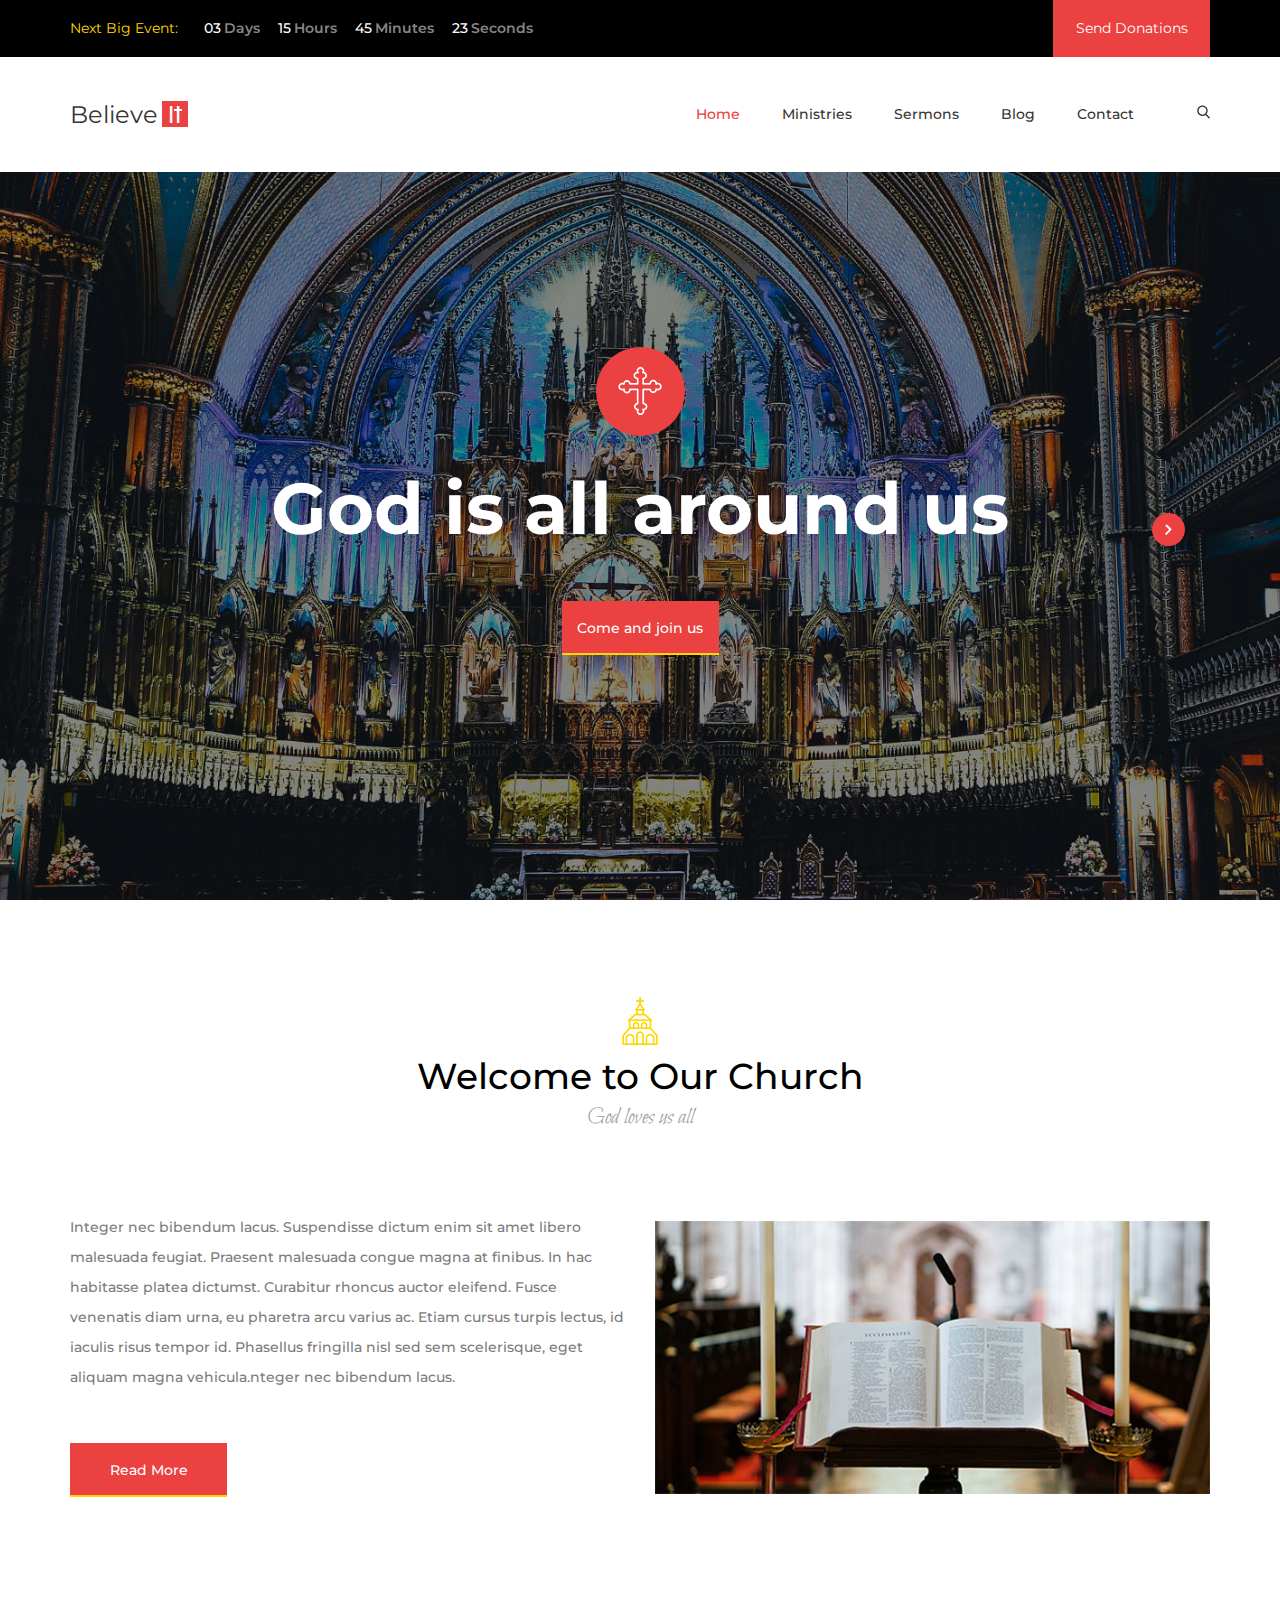
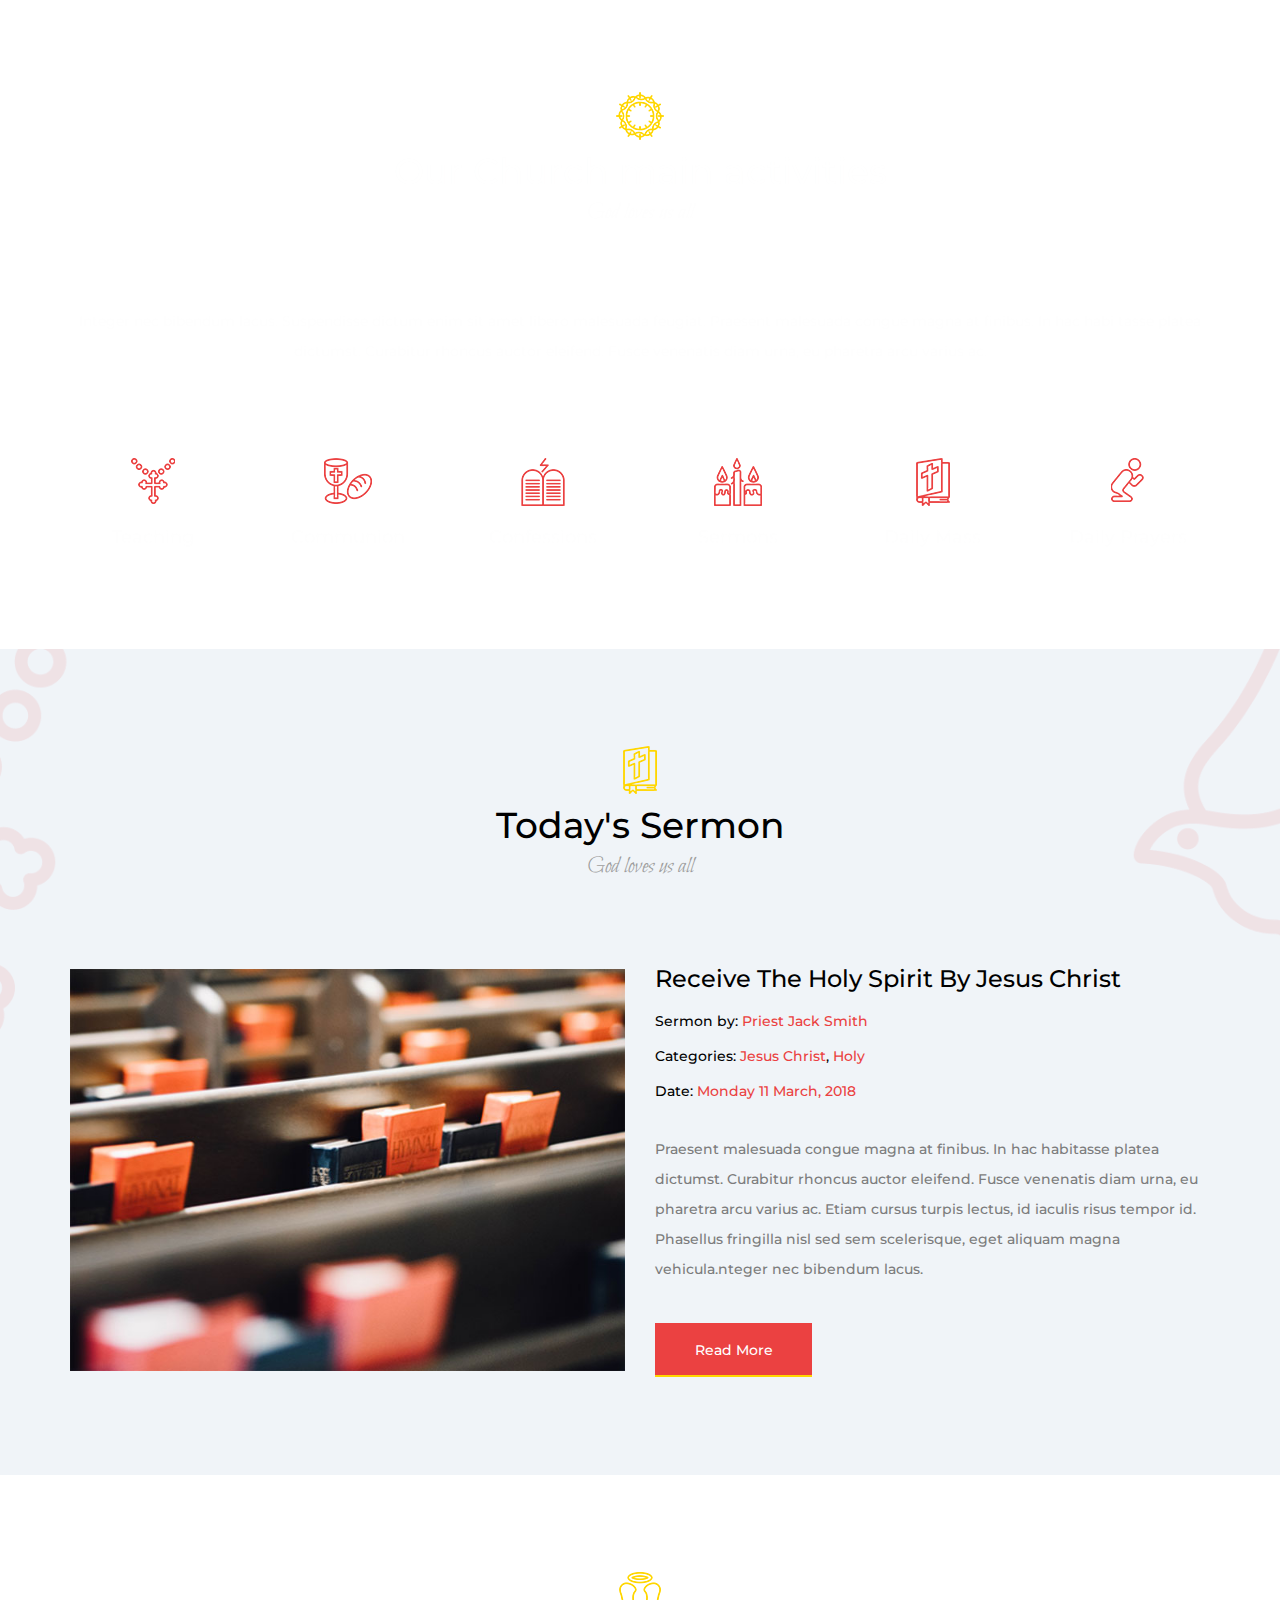
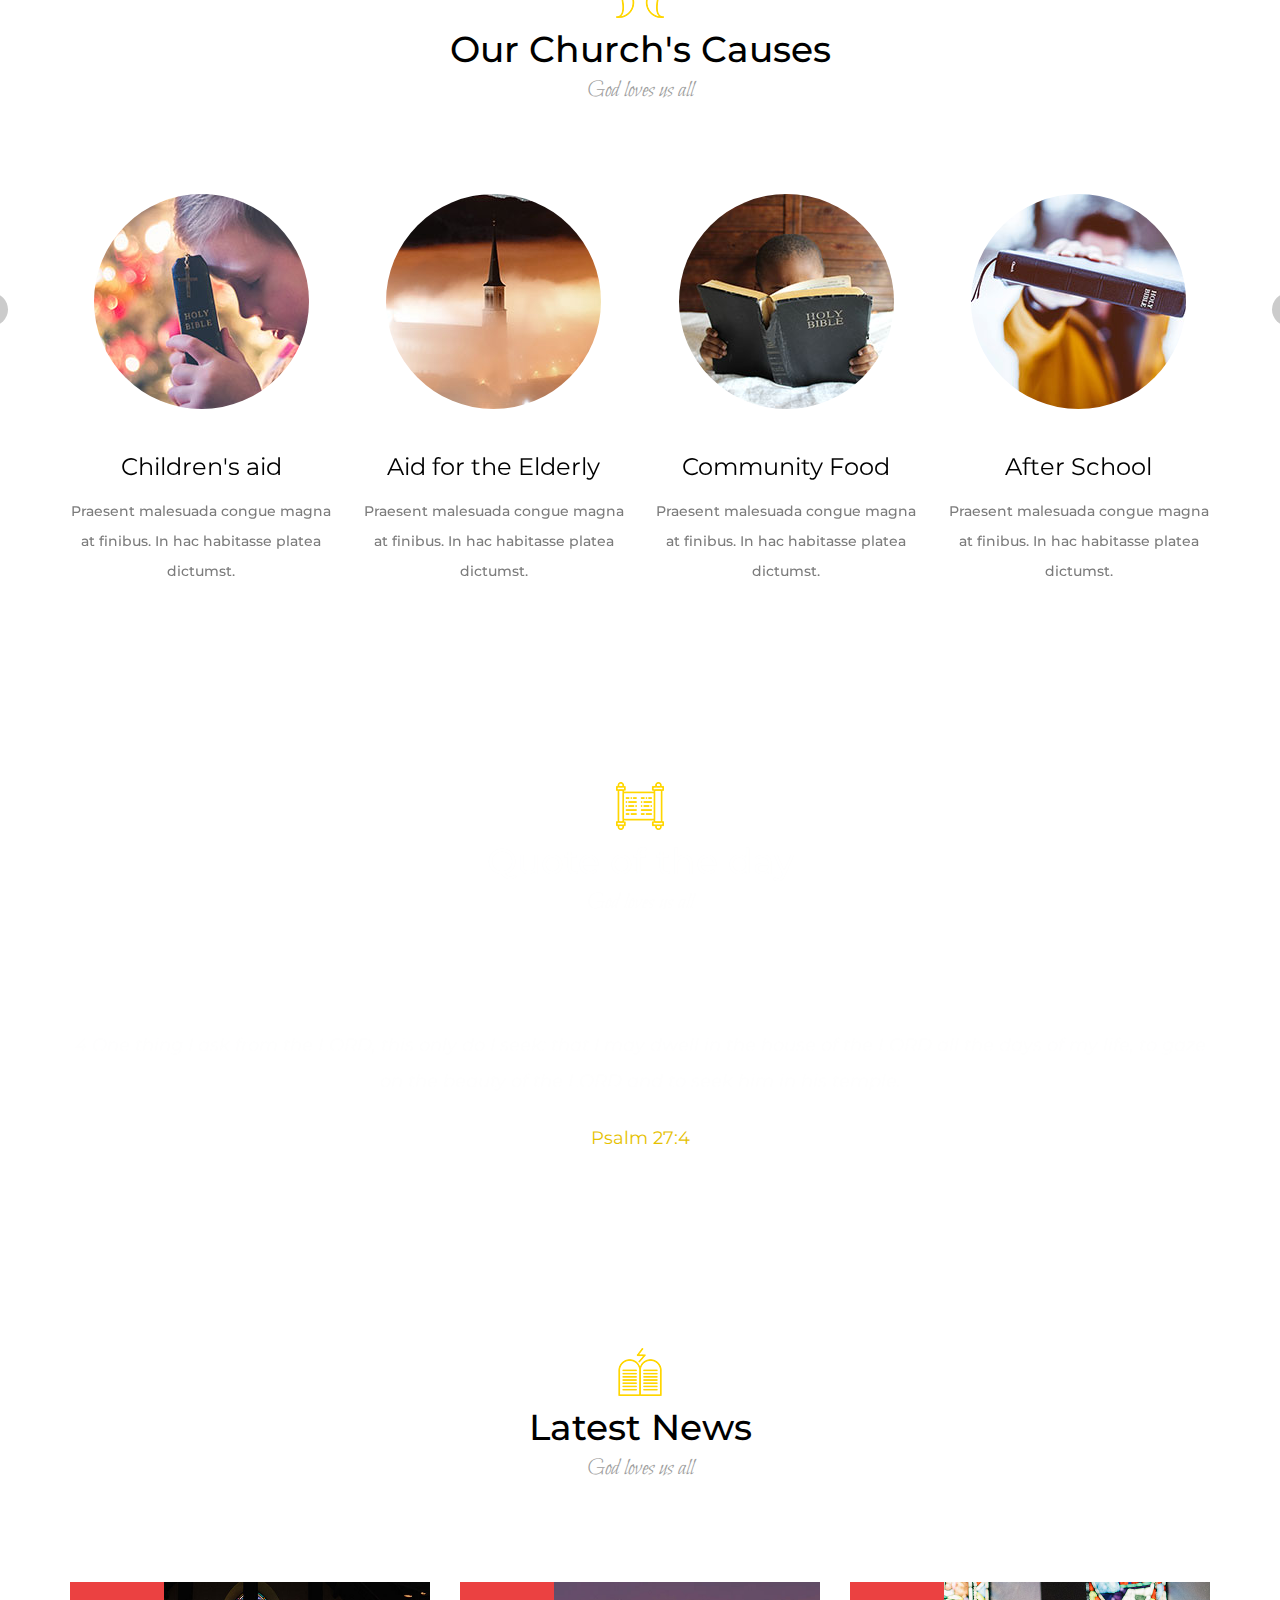
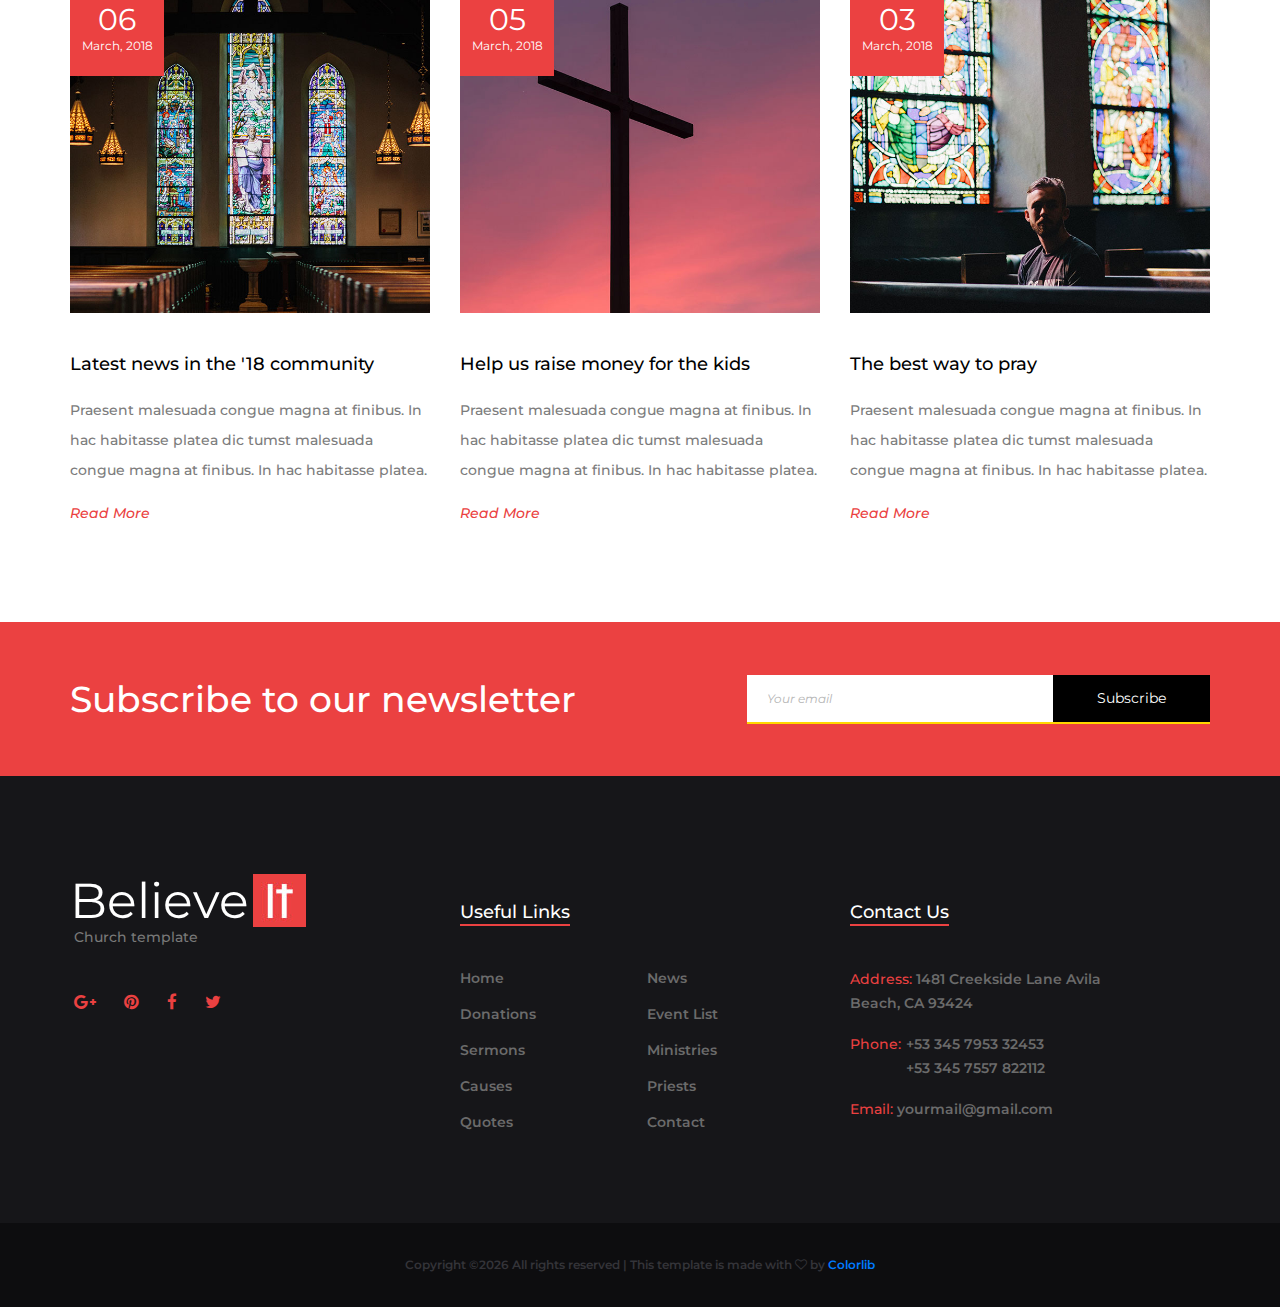
==== index.html @ f4c8fb1a "first commit" ====
<!DOCTYPE html>
<html lang="en">
<head>
<title>Church</title>
<meta charset="utf-8">
<meta http-equiv="X-UA-Compatible" content="IE=edge">
<meta name="description" content="Demo project">
<meta name="viewport" content="width=device-width, initial-scale=1">
<link rel="stylesheet" type="text/css" href="styles/bootstrap4/bootstrap.min.css">
<link href="plugins/font-awesome-4.7.0/css/font-awesome.min.css" rel="stylesheet" type="text/css">
<link rel="stylesheet" type="text/css" href="plugins/OwlCarousel2-2.2.1/owl.carousel.css">
<link rel="stylesheet" type="text/css" href="plugins/OwlCarousel2-2.2.1/owl.theme.default.css">
<link rel="stylesheet" type="text/css" href="plugins/OwlCarousel2-2.2.1/animate.css">
<link rel="stylesheet" type="text/css" href="styles/main_styles.css">
<link rel="stylesheet" type="text/css" href="styles/responsive.css">
</head>
<body>

<div class="super_container">
	
	<!-- Header -->

	<header class="header">
		
		<!-- Top Bar -->

		<div class="top_bar">
			<div class="container">
				<div class="row">
					<div class="col top_bar_content d-flex flex-row align-items-center justify-content-start">
						<div class="event_timer">
							<span>Next Big Event:</span>
							<ul class="timer">
								<li class="d-inline-flex">
									<div id="day" class="timer_num">03</div>
									<div class="timer_unit">Days</div>
								</li>
								<li class="d-inline-flex">
									<div id="hour" class="timer_num">15</div>
									<div class="timer_unit">Hours</div>
								</li>
								<li class="d-inline-flex">
									<div id="minute" class="timer_num">45</div>
									<div class="timer_unit">Minutes</div>
								</li>
								<li class="d-inline-flex">
									<div id="second" class="timer_num">23</div>
									<div class="timer_unit">Seconds</div>
								</li>
							</ul>
						</div>
						<div class="donations_button ml-auto">
							<a href="#">Send Donations</a>
						</div>
					</div>
				</div>
			</div>
		</div>

		<!-- Header Content -->

		<div class="header_container">
			<div class="container">
				<div class="row">
					<div class="col">
						<div class="header_content d-flex flex-row align-items-center justify-content-start">

							<!-- Logo -->
							<div class="logo_container">
								<div class="logo">
									<a href="#">
										<span>Believe</span>
										<img src="images/logo.jpg" alt="">
									</a>
								</div>
							</div>

							<!-- Navigation and Search -->
							<div class="header_nav_container ml-auto">
								<nav class="main_nav">
									<ul>
										<li class="active"><a href="#">Home</a></li>
										<li><a href="">Ministries</a></li>
										<li><a href="">Sermons</a></li>
										<li><a href="">Blog</a></li>
										<li><a href="">Contact</a></li>
									</ul>
								</nav>
								<div class="search">
									<svg xmlns="http://www.w3.org/2000/svg" xmlns:xlink="http://www.w3.org/1999/xlink" version="1.1" id="Capa_1" x="0px" y="0px" viewBox="0 0 56.966 56.966" style="enable-background:new 0 0 56.966 56.966;" xml:space="preserve" width="13px" height="14px">
										<path class="search_path" d="M55.146,51.887L41.588,37.786c3.486-4.144,5.396-9.358,5.396-14.786c0-12.682-10.318-23-23-23s-23,10.318-23,23  s10.318,23,23,23c4.761,0,9.298-1.436,13.177-4.162l13.661,14.208c0.571,0.593,1.339,0.92,2.162,0.92  c0.779,0,1.518-0.297,2.079-0.837C56.255,54.982,56.293,53.08,55.146,51.887z M23.984,6c9.374,0,17,7.626,17,17s-7.626,17-17,17  s-17-7.626-17-17S14.61,6,23.984,6z" fill="#353535"/>
									</svg>
								</div>
							</div>

							<!-- Hamburger -->

							<div class="hamburger ml-auto">
								<i class="fa fa-bars" aria-hidden="true"></i>
							</div>

						</div>
					</div>
				</div>
			</div>

			<div class="header_search_container">
				<div class="container">
					<div class="row">
						<div class="col">
							<div class="header_search_content d-flex flex-row align-items-center justify-content-end">
								<form action="#" class="header_search_form">
									<input type="search" class="search_input" placeholder="Search" required="required">
									<button class="header_search_button d-flex flex-column align-items-center justify-content-center">
										<svg xmlns="http://www.w3.org/2000/svg" xmlns:xlink="http://www.w3.org/1999/xlink" version="1.1" id="Capa_2" x="0px" y="0px" viewBox="0 0 56.966 56.966" style="enable-background:new 0 0 56.966 56.966;" xml:space="preserve" width="20px" height="20px">
											<path class="search_path" d="M55.146,51.887L41.588,37.786c3.486-4.144,5.396-9.358,5.396-14.786c0-12.682-10.318-23-23-23s-23,10.318-23,23  s10.318,23,23,23c4.761,0,9.298-1.436,13.177-4.162l13.661,14.208c0.571,0.593,1.339,0.92,2.162,0.92  c0.779,0,1.518-0.297,2.079-0.837C56.255,54.982,56.293,53.08,55.146,51.887z M23.984,6c9.374,0,17,7.626,17,17s-7.626,17-17,17  s-17-7.626-17-17S14.61,6,23.984,6z" fill="#353535"/>
										</svg>
									</button>
								</form>
							</div>
						</div>
					</div>
				</div>			
			</div>
		</div>

	</header>

	<!-- Menu -->

	<div class="menu d-flex flex-column align-items-center justify-content-center">
		<div class="menu_content">
			<div class="cross_1 d-flex flex-column align-items-center justify-content-center"><img src="images/cross_1.png" alt=""></div>
			<form action="#" class="menu_search_form">
				<input type="search" class="menu_search_input" placeholder="Search" required="required">
				<button class="menu_search_button d-flex flex-column align-items-center justify-content-center">
				<svg xmlns="http://www.w3.org/2000/svg" xmlns:xlink="http://www.w3.org/1999/xlink" version="1.1" id="Capa_3" x="0px" y="0px" viewBox="0 0 56.966 56.966" style="enable-background:new 0 0 56.966 56.966;" xml:space="preserve" width="20px" height="20px">
					<path class="search_path" d="M55.146,51.887L41.588,37.786c3.486-4.144,5.396-9.358,5.396-14.786c0-12.682-10.318-23-23-23s-23,10.318-23,23  s10.318,23,23,23c4.761,0,9.298-1.436,13.177-4.162l13.661,14.208c0.571,0.593,1.339,0.92,2.162,0.92  c0.779,0,1.518-0.297,2.079-0.837C56.255,54.982,56.293,53.08,55.146,51.887z M23.984,6c9.374,0,17,7.626,17,17s-7.626,17-17,17  s-17-7.626-17-17S14.61,6,23.984,6z" fill="#353535"/>
				</svg>
			</button>
			</form>
			<nav class="menu_nav">
				<ul>
					<li class="active"><a href="#">Home</a></li>
					<li><a href="ministries.html">Ministries</a></li>
					<li><a href="sermons.html">Sermons</a></li>
					<li><a href="blog.html">Blog</a></li>
					<li><a href="contact.html">Contact</a></li>
				</ul>
			</nav>
		</div>
		<div class="menu_close"><i class="fa fa-times" aria-hidden="true"></i></div>
	</div>

	<!-- Home -->

	<div class="home">
		
		<!-- Home Slider -->

		<div class="home_slider_container">
			<div class="owl-carousel owl-theme home_slider">

				<!-- Home Slider Item -->
				<div class="owl-item">
					<div class="home_slider_background" style="background-image:url(images/home_slider_background.jpg)"></div>
					<div class="home_slider_content text-center">
						<div class="cross_1 d-flex flex-column align-items-center justify-content-center"><img src="images/cross_1.png" alt=""></div>
						<h1>God is all around us</h1>
						<div class="button home_slider_button"><a href="#">Come and join us</a></div>
					</div>
				</div>

				<!-- Home Slider Item -->
				<div class="owl-item">
					<div class="home_slider_background" style="background-image:url(images/home_slider_background.jpg)"></div>
					<div class="home_slider_content text-center">
						<div class="cross_1 d-flex flex-column align-items-center justify-content-center"><img src="images/cross_1.png" alt=""></div>
						<h1>God is all around us</h1>
						<div class="button home_slider_button"><a href="#">Come and join us</a></div>
					</div>
				</div>

				<!-- Home Slider Item -->
				<div class="owl-item">
					<div class="home_slider_background" style="background-image:url(images/home_slider_background.jpg)"></div>
					<div class="home_slider_content text-center">
						<div class="cross_1 d-flex flex-column align-items-center justify-content-center"><img src="images/cross_1.png" alt=""></div>
						<h1>God is all around us</h1>
						<div class="button home_slider_button"><a href="#">Come and join us</a></div>
					</div>
				</div>

			</div>

			<div class="home_slider_nav d-flex flex-column align-items-center justify-content-center"><img src="images/arrow_r.png" alt=""></div>
		</div>
	</div>

	<!-- Intro -->

	<div class="intro">
		<div class="container">
			<div class="row">
				<div class="col">
					<div class="section_title_container">
						<div class="section_image"><img src="images/church_1.png" alt=""></div>
						<div class="section_title"><h2>Welcome to Our Church</h2></div>
						<div class="section_subtitle">God loves us all</div>
					</div>
				</div>
			</div>
			<div class="row intro_content">

				<!-- Intro Text -->
				<div class="col-lg-6">
					<div class="intro_text">
						<p>Integer nec bibendum lacus. Suspendisse dictum enim sit amet libero malesuada feugiat. Praesent malesuada congue magna at finibus. In hac habitasse platea dictumst. Curabitur rhoncus auctor eleifend. Fusce venenatis diam urna, eu pharetra arcu varius ac. Etiam cursus turpis lectus, id iaculis risus tempor id. Phasellus fringilla nisl sed sem scelerisque, eget aliquam magna vehicula.nteger nec bibendum lacus.</p>
						<div class="button intro_button"><a href="#">Read More</a></div>
					</div>
				</div>

				<!-- Intro Image -->

				<div class="col-lg-6">
					<div class="intro_image"><img src="images/intro.jpg" alt=""></div>
				</div>
			</div>
		</div>
	</div>

	<!-- Services -->

	<div class="services">
		<div class="services_background parallax-window" data-parallax="scroll" data-image-src="images/services.jpg" data-speed="0.8"></div>
		<div class="container">
			<div class="row">
				<div class="col">
					<div class="section_title_container">
						<div class="section_image"><img src="images/church_2.png" alt=""></div>
						<div class="section_title"><h2>Our Church main activities</h2></div>
						<div class="section_subtitle">God loves us all</div>
					</div>
				</div>
			</div>
			<div class="row">
				<div class="col">
					<div class="services_text text-center"><p>Integer nec bibendum lacus. Suspendisse dictum enim sit amet libero malesuada feugiat. Praesent malesuada congue magna at finibus. In hac habi tasse platea dictumst. Curabitur rhoncus auctor eleifend. Fusce venenatis diam urna, eu pharetra arcu varius ac.</p></div>
				</div>
			</div>
			<div class="row services_row">

				<!-- Services Item -->
				<div class="col-lg-2 col-md-4 col-sm-6">
					<div class="services_item text-center">
						<div class="services_image"><img src="images/services_1.png" alt=""></div>
						<div class="services_title">Teaching</div>
					</div>
				</div>

				<!-- Services Item -->
				<div class="col-lg-2 col-md-4 col-sm-6">
					<div class="services_item text-center">
						<div class="services_image"><img src="images/services_2.png" alt=""></div>
						<div class="services_title">Communion</div>
					</div>
				</div>

				<!-- Services Item -->
				<div class="col-lg-2 col-md-4 col-sm-6">
					<div class="services_item text-center">
						<div class="services_image"><img src="images/services_3.png" alt=""></div>
						<div class="services_title">Confessions</div>
					</div>
				</div>

				<!-- Services Item -->
				<div class="col-lg-2 col-md-4 col-sm-6">
					<div class="services_item text-center">
						<div class="services_image"><img src="images/services_4.png" alt=""></div>
						<div class="services_title">Sermons</div>
					</div>
				</div>

				<!-- Services Item -->
				<div class="col-lg-2 col-md-4 col-sm-6">
					<div class="services_item text-center">
						<div class="services_image"><img src="images/services_5.png" alt=""></div>
						<div class="services_title">Daily Mass</div>
					</div>
				</div>

				<!-- Services Item -->
				<div class="col-lg-2 col-md-4 col-sm-6">
					<div class="services_item text-center">
						<div class="services_image"><img src="images/services_6.png" alt=""></div>
						<div class="services_title">Daily Prayers</div>
					</div>
				</div>

			</div>
		</div>
	</div>

	<!-- Sermon -->

	<div class="sermon">
		<div class="sermon_background" style="background-image:url(images/sermon.png)"></div>
		<div class="container">
			<div class="row">
				<div class="col">
					<div class="section_title_container">
						<div class="section_image"><img src="images/church_3.png" alt=""></div>
						<div class="section_title"><h2>Today's Sermon</h2></div>
						<div class="section_subtitle">God loves us all</div>
					</div>
				</div>
			</div>
			<div class="row sermon_row">

				<!-- Sermon Image -->
				<div class="col-lg-6">
					<div class="sermon_image"><img src="images/sermon_image.jpg" alt=""></div>
				</div>
				
				<!-- Sermon Content -->
				<div class="col-lg-6">
					<div class="sermon_content">
						<div class="sermon_title">Receive The Holy Spirit By Jesus Christ</div>
						<ul class="sermon_list">
							<li>Sermon by: <a href="#">Priest Jack Smith</a></li>
							<li>Categories: <a href="#">Jesus Christ</a>, <a href="#">Holy</a></li>
							<li>Date: <a href="#">Monday 11 March, 2018</a></li>
						</ul>
						<div class="sermon_text">
							<p>Praesent malesuada congue magna at finibus. In hac habitasse platea dictumst. Curabitur rhoncus auctor eleifend. Fusce venenatis diam urna, eu pharetra arcu varius ac. Etiam cursus turpis lectus, id iaculis risus tempor id. Phasellus fringilla nisl sed sem scelerisque, eget aliquam magna vehicula.nteger nec bibendum lacus.</p>
						</div>
						<div class="button sermon_button"><a href="sermons.html">Read More</a></div>
					</div>
				</div>

			</div>
		</div>
	</div>

	<!-- Causes -->

	<div class="causes">
		<div class="container">
			<div class="row">
				<div class="col">
					<div class="section_title_container">
						<div class="section_image"><img src="images/church_4.png" alt=""></div>
						<div class="section_title"><h2>Our Church's Causes</h2></div>
						<div class="section_subtitle">God loves us all</div>
					</div>
				</div>
			</div>
			<div class="row">
				<div class="col">
					<div class="causes_slider_container">

						<!-- Causes Slider -->
						<div class="owl-carousel owl-theme causes_slider">

							<!-- Causes Slider Item -->
							<div class="owl-item text-center causes_item">
								<div class="causes_item_image"><img src="images/causes_1.jpg" alt=""></div>
								<div class="causes_item_title">Children's aid</div>
								<div class="causes_item_text">
									<p>Praesent malesuada congue magna at finibus. In hac habitasse platea dictumst.</p>
								</div>
							</div>

							<!-- Causes Slider Item -->
							<div class="owl-item text-center causes_item">
								<div class="causes_item_image"><img src="images/causes_2.jpg" alt=""></div>
								<div class="causes_item_title">Aid for the Elderly</div>
								<div class="causes_item_text">
									<p>Praesent malesuada congue magna at finibus. In hac habitasse platea dictumst.</p>
								</div>
							</div>

							<!-- Causes Slider Item -->
							<div class="owl-item text-center causes_item">
								<div class="causes_item_image"><img src="images/causes_3.jpg" alt=""></div>
								<div class="causes_item_title">Community Food</div>
								<div class="causes_item_text">
									<p>Praesent malesuada congue magna at finibus. In hac habitasse platea dictumst.</p>
								</div>
							</div>

							<!-- Causes Slider Item -->
							<div class="owl-item text-center causes_item">
								<div class="causes_item_image"><img src="images/causes_4.jpg" alt=""></div>
								<div class="causes_item_title">After School</div>
								<div class="causes_item_text">
									<p>Praesent malesuada congue magna at finibus. In hac habitasse platea dictumst.</p>
								</div>
							</div>

						</div>

						<div class="causes_slider_nav causes_slider_prev trans_200 d-flex flex-column align-items-center justify-content-center"><img src="images/arrow_l.png" alt=""></div>
						<div class="causes_slider_nav causes_slider_next trans_200 d-flex flex-column align-items-center justify-content-center"><img src="images/arrow_r.png" alt=""></div>
					</div>
				</div>
			</div>
		</div>
	</div>

	<!-- Quote -->

	<div class="quote">
		<div class="quote_background parallax-window" data-parallax="scroll" data-image-src="images/quote.jpg" data-speed="0.8"></div>
		<div class="container">
			<div class="row">
				<div class="col">
					<div class="section_title_container">
						<div class="section_image"><img src="images/church_5.png" alt=""></div>
						<div class="section_title"><h2>Quote of the day</h2></div>
						<div class="section_subtitle">God loves us all</div>
					</div>
				</div>
			</div>
			<div class="row quote_row">
				<div class="col text-center">
					<div class="quote_char"><img src="images/quote_char.png" alt=""></div>
					<div class="quote_text">4 One thing I ask from the LORD, this only do I seek: that I may dwell in the house of the LORD all the days of my life, to gaze on the beauty of the LORD and to seek him in his temple.</div>
					<div class="quote_source">Psalm 27:4</div>
				</div>
			</div>
		</div>
	</div>

	<!-- News -->

	<div class="news">
		<div class="container">
			<div class="row">
				<div class="col">
					<div class="section_title_container">
						<div class="section_image"><img src="images/church_6.png" alt=""></div>
						<div class="section_title"><h2>Latest News</h2></div>
						<div class="section_subtitle">God loves us all</div>
					</div>
				</div>
			</div>
			<div class="row news_row">

				<!-- News Item -->
				<div class="col-lg-4 news_col">
					<div class="news_item">
						<div class="news_image">
							<img src="images/news_1.jpg" alt="">
							<div class="news_date d-flex flex-column align-items-center justify-content-center">
								<div class="news_day">06</div>
								<div class="news_month">March, 2018</div>
							</div>
						</div>
						<div class="news_content">
							<div class="news_title">Latest news in the '18 community</div>
							<div class="news_text">
								<p>Praesent malesuada congue magna at finibus. In hac habitasse platea dic tumst malesuada congue magna at finibus. In hac habitasse platea.</p>
							</div>
							<div class="news_link"><a href="blog.html">Read More</a></div>
						</div>
					</div>
				</div>

				<!-- News Item -->
				<div class="col-lg-4 news_col">
					<div class="news_item">
						<div class="news_image">
							<img src="images/news_2.jpg" alt="">
							<div class="news_date d-flex flex-column align-items-center justify-content-center">
								<div class="news_day">05</div>
								<div class="news_month">March, 2018</div>
							</div>
						</div>
						<div class="news_content">
							<div class="news_title">Help us raise money for the kids</div>
							<div class="news_text">
								<p>Praesent malesuada congue magna at finibus. In hac habitasse platea dic tumst malesuada congue magna at finibus. In hac habitasse platea.</p>
							</div>
							<div class="news_link"><a href="blog.html">Read More</a></div>
						</div>
					</div>
				</div>

				<!-- News Item -->
				<div class="col-lg-4 news_col">
					<div class="news_item">
						<div class="news_image">
							<img src="images/news_3.jpg" alt="">
							<div class="news_date d-flex flex-column align-items-center justify-content-center">
								<div class="news_day">03</div>
								<div class="news_month">March, 2018</div>
							</div>
						</div>
						<div class="news_content">
							<div class="news_title">The best way to pray</div>
							<div class="news_text">
								<p>Praesent malesuada congue magna at finibus. In hac habitasse platea dic tumst malesuada congue magna at finibus. In hac habitasse platea.</p>
							</div>
							<div class="news_link"><a href="blog.html">Read More</a></div>
						</div>
					</div>
				</div>

			</div>
		</div>
	</div>

	<!-- Newsletter -->

	<div class="newsletter">
		<div class="container">
			<div class="row">
				<div class="col">
					<div class="newsletter_content d-flex flex-lg-row flex-column align-items-center justify-content-start">
						<div class="newsletter_title">Subscribe to our newsletter</div>
						<div class="newsletter_form_container ml-lg-auto">
							<form action="#" id="newsletter_form" class="newsletter_form">
								<input type="email" class="newsletter_input" placeholder="Your email" required="required">
								<button id="newsletter_button" class="newsletter_button">Subscribe</button>
							</form>
						</div>
					</div>
				</div>
			</div>
		</div>
	</div>

	<!-- Footer -->

	<footer class="footer">
		<div class="container">
			<div class="row">

				<!-- Footer Column -->
				<div class="col-lg-4 footer_col">

					<!-- Logo -->
					<div class="logo_container">
						<div class="logo">
							<a href="#">
								<span>Believe</span>
								<img src="images/logo_large.jpg" alt="">
							</a>
						</div>
						<div class="logo_subtitle">Church template</div>
					</div>
					<div class="footer_social">
						<ul>
							<li><a href="#"><i class="fa fa-google-plus" aria-hidden="true"></i></a></li>
							<li><a href="#"><i class="fa fa-pinterest" aria-hidden="true"></i></a></li>
							<li><a href="#"><i class="fa fa-facebook" aria-hidden="true"></i></a></li>
							<li><a href="#"><i class="fa fa-twitter" aria-hidden="true"></i></a></li>
						</ul>
					</div>
				</div>

				<!-- Footer Column -->
				<div class="col-lg-4 footer_col">
					<div class="footer_links">
						<div class="footer_title">Useful Links</div>
						<ul>
							<li><a href="index.html">Home</a></li>
							<li><a href="#">Donations</a></li>
							<li><a href="sermons.html">Sermons</a></li>
							<li><a href="#">Causes</a></li>
							<li><a href="#">Quotes</a></li>
							<li><a href="blog.html">News</a></li>
							<li><a href="#">Event List</a></li>
							<li><a href="ministries.html">Ministries</a></li>
							<li><a href="#">Priests</a></li>
							<li><a href="contact.html">Contact</a></li>
						</ul>
					</div>
				</div>

				<!-- Footer Column -->
				<div class="col-lg-3 footer_col">
					<div class="footer_contact">
						<div class="footer_title">Contact Us</div>
						<ul>
							<li><span>Address: </span>1481 Creekside Lane Avila Beach, CA 93424</li>
							<li class="footer_contact_phone">
								<span>Phone: </span>
								<div>
									<div> +53 345 7953 32453</div>
									<div> +53 345 7557 822112</div>
								</div>
							</li>
							<li><span>Email: </span>yourmail@gmail.com</li>
						</ul>
					</div>
				</div>

			</div>
		</div>

		<!-- Copyright -->
		<div class="copyright text-center"><!-- Link back to Colorlib can't be removed. Template is licensed under CC BY 3.0. -->
Copyright &copy;<script>document.write(new Date().getFullYear());</script> All rights reserved | This template is made with <i class="fa fa-heart-o" aria-hidden="true"></i> by <a href="https://colorlib.com" target="_blank">Colorlib</a>
<!-- Link back to Colorlib can't be removed. Template is licensed under CC BY 3.0. -->
</div>

	</footer>

</div>

<script src="js/jquery-3.2.1.min.js"></script>
<script src="styles/bootstrap4/popper.js"></script>
<script src="styles/bootstrap4/bootstrap.min.js"></script>
<script src="plugins/OwlCarousel2-2.2.1/owl.carousel.js"></script>
<script src="plugins/easing/easing.js"></script>
<script src="plugins/parallax-js-master/parallax.min.js"></script>
<script src="js/custom.js"></script>
</body>
</html>
---- styles/main_styles.css ----
@charset "utf-8";
/* CSS Document */

/******************************

[Table of Contents]

1. Fonts
2. Body and some general stuff
3. Header
	3.1 Top Bar
	3.2 Header Content
	3.3 Logo
	3.4 Main Navigation
	3.5 Search
	3.6 Hamburger
4. Menu
5. Home
	5.1 Home Slider
6. Intro
7. Services
8. Sermon
9. Causes
10. Quote
11. News
12. Newsletter
13. Footer


******************************/

/***********
1. Fonts
***********/

@import url('https://fonts.googleapis.com/css?family=Bilbo|Montserrat:300,400,500,600,700,800,900');

/*********************************
2. Body and some general stuff
*********************************/

*
{
	margin: 0;
	padding: 0;
	-webkit-font-smoothing: antialiased;
	-webkit-text-shadow: rgba(0,0,0,.01) 0 0 1px;
	text-shadow: rgba(0,0,0,.01) 0 0 1px;
}
body
{
	font-family: 'Montserrat', sans-serif;
	font-size: 14px;
	font-weight: 400;
	background: #FFFFFF;
	color: #7c7c7c;
}
div
{
	display: block;
	position: relative;
	-webkit-box-sizing: border-box;
    -moz-box-sizing: border-box;
    box-sizing: border-box;
}
ul
{
	list-style: none;
	margin-bottom: 0px;
}
p
{
	font-family: 'Montserrat', sans-serif;
	font-size: 14px;
	line-height: 2.14;
	font-weight: 500;
	color: #7c7c7c;
	-webkit-font-smoothing: antialiased;
	-webkit-text-shadow: rgba(0,0,0,.01) 0 0 1px;
	text-shadow: rgba(0,0,0,.01) 0 0 1px;
}
p:last-of-type
{
	margin-bottom: 0;
}
p a
{
	display: inline;
	position: relative;
	color: inherit;
	border-bottom: solid 1px #ffa07f;
	-webkit-transition: all 200ms ease;
	-moz-transition: all 200ms ease;
	-ms-transition: all 200ms ease;
	-o-transition: all 200ms ease;
	transition: all 200ms ease;
}
a, a:hover, a:visited, a:active, a:link
{
	text-decoration: none;
	-webkit-font-smoothing: antialiased;
	-webkit-text-shadow: rgba(0,0,0,.01) 0 0 1px;
	text-shadow: rgba(0,0,0,.01) 0 0 1px;
}
p a:active
{
	position: relative;
	color: #FF6347;
}
p a:hover
{
	color: #FFFFFF;
	background: #ffa07f;
}
p a:hover::after
{
	opacity: 0.2;
}
::selection
{
	background: rgba(235,65,65,0.15);
	color: #eb4141;
}
p::selection
{
	
}
h1{font-size: 48px;}
h2{font-size: 36px;}
h3{font-size: 24px;}
h4{font-size: 18px;}
h5{font-size: 14px;}
h1, h2, h3, h4, h5, h6
{
	font-family: 'Montserrat', sans-serif;
	-webkit-font-smoothing: antialiased;
	-webkit-text-shadow: rgba(0,0,0,.01) 0 0 1px;
	text-shadow: rgba(0,0,0,.01) 0 0 1px;
}
h1::selection, 
h2::selection, 
h3::selection, 
h4::selection, 
h5::selection, 
h6::selection
{
	
}
.form-control
{
	color: #db5246;
}
section
{
	display: block;
	position: relative;
	box-sizing: border-box;
}
.clear
{
	clear: both;
}
.clearfix::before, .clearfix::after
{
	content: "";
	display: table;
}
.clearfix::after
{
	clear: both;
}
.clearfix
{
	zoom: 1;
}
.float_left
{
	float: left;
}
.float_right
{
	float: right;
}
.trans_200
{
	-webkit-transition: all 200ms ease;
	-moz-transition: all 200ms ease;
	-ms-transition: all 200ms ease;
	-o-transition: all 200ms ease;
	transition: all 200ms ease;
}
.trans_300
{
	-webkit-transition: all 300ms ease;
	-moz-transition: all 300ms ease;
	-ms-transition: all 300ms ease;
	-o-transition: all 300ms ease;
	transition: all 300ms ease;
}
.trans_400
{
	-webkit-transition: all 400ms ease;
	-moz-transition: all 400ms ease;
	-ms-transition: all 400ms ease;
	-o-transition: all 400ms ease;
	transition: all 400ms ease;
}
.trans_500
{
	-webkit-transition: all 500ms ease;
	-moz-transition: all 500ms ease;
	-ms-transition: all 500ms ease;
	-o-transition: all 500ms ease;
	transition: all 500ms ease;
}
.fill_height
{
	height: 100%;
}
.super_container
{
	width: 100%;
	overflow: hidden;
}
.prlx_parent
{
	overflow: hidden;
}
.prlx
{
	height: 130% !important;
}
.nopadding
{
	padding: 0px !important;
}
.button
{
	width: 157px;
	height: 54px;
	background: rgba(235,65,65,1);
	-webkit-transition: all 200ms ease;
	-moz-transition: all 200ms ease;
	-ms-transition: all 200ms ease;
	-o-transition: all 200ms ease;
	transition: all 200ms ease;
	text-align: center;
}
.button a
{
	display: block;
	font-size: 14px;
	color: #FFFFFF;
	font-weight: 500;
	line-height: 54px;
}
.button::after
{
	display: block;
	position: absolute;
	bottom: 0;
	left: 0;
	width: 100%;
	height: 2px;
	background: #ffd600;
	content: '';
}
.button:hover
{
	background: rgba(235,65,65,0.75);
}
.section_title_container
{
	text-align: center;
}
.section_title
{
	margin-top: 10px;
}
.section_title h2
{
	color: #000000;
}
.section_subtitle
{
	font-family: 'Bilbo', serif;
	font-size: 24px;
	color: #9d9d9d;
	margin-top: -6px;
}

/*********************************
3. Header
*********************************/

.header
{
	position: fixed;
	top: 0;
	left: 0;
	width: 100%;
	z-index: 100;
	-webkit-transition: all 400ms ease;
	-moz-transition: all 400ms ease;
	-ms-transition: all 400ms ease;
	-o-transition: all 400ms ease;
	transition: all 400ms ease;
}
.header.scrolled
{
	top: -57px;
}
.header.scrolled .header_content
{
	height: 92px;
}

/*********************************
3.1 Top Bar
*********************************/

.top_bar
{
	width: 100%;
	background: #000000;
}
.top_bar_content
{
	width: 100%;
	height: 57px;
}
.event_timer span
{
	color: #ffd600;
}
.timer
{
	display: inline-block;
	margin-left: 22px;
}
.timer li:not(:last-child)
{
	margin-right: 14px;
}
.timer_num
{
	display: inline-block;
	color: #FFFFFF;
	font-weight: 500;
}
.timer_unit
{
	display: inline-block;
	color: #868687;
	font-weight: 600;
	margin-left: 3px;
}
.donations_button
{
	width: 157px;
	height: 57px;
	background: #eb4141;
	text-align: center;
	-webkit-transition: all 200ms ease;
	-moz-transition: all 200ms ease;
	-ms-transition: all 200ms ease;
	-o-transition: all 200ms ease;
	transition: all 200ms ease;
}
.donations_button a
{
	display: block;
	color: #FFFFFF;
	line-height: 57px;
	-webkit-transition: all 200ms ease;
	-moz-transition: all 200ms ease;
	-ms-transition: all 200ms ease;
	-o-transition: all 200ms ease;
	transition: all 200ms ease;
}
.donations_button:hover
{
	background: #FFFFFF;
}
.donations_button:hover a
{
	color: #eb4141;
}

/*********************************
3.2 Header Content
*********************************/

.header_container
{
	width: 100%;
	background: #FFFFFF;
}
.header_content
{
	height: 115px;
	-webkit-transition: all 400ms ease;
	-moz-transition: all 400ms ease;
	-ms-transition: all 400ms ease;
	-o-transition: all 400ms ease;
	transition: all 400ms ease;
}

/*********************************
3.3 Logo
*********************************/

.logo a span
{
	font-size: 24px;
	color: #353535;
}
.logo a img
{
	display: inline-block;
	vertical-align: text-bottom;
}

/*********************************
3.4 Main Navigation
*********************************/

.main_nav
{
	display: inline-block;
}
.main_nav ul li
{
	display: inline-block;
	margin-right: 38px;
}
.main_nav ul li:last-child
{
	margin-right: 0;
}
.main_nav ul li a
{
	font-weight: 500;
	color: #353535;
	-webkit-transition: all 200ms ease;
	-moz-transition: all 200ms ease;
	-ms-transition: all 200ms ease;
	-o-transition: all 200ms ease;
	transition: all 200ms ease;
}
.main_nav ul li a:hover
{
	color: #eb4141;
}
.main_nav ul li.active a
{
	color: #eb4141;
}

/*********************************
3.5 Search
*********************************/

.search
{
	display: inline-block;
	margin-left: 59px;
	cursor: pointer;
}
.search_path
{
	fill: #353535;
	-webkit-transition: all 200ms ease;
	-moz-transition: all 200ms ease;
	-ms-transition: all 200ms ease;
	-o-transition: all 200ms ease;
	transition: all 200ms ease;
}
.search:hover .search_path
{
	fill: #eb4141;
}
.header_search_form
{
	display: block;
	position: relative;
	width: 40%;
}
.header_search_container
{
	position: absolute;
	bottom: 0px;
	left: 0px;
	width: 100%;
	background: #eb4141;
	z-index: -1;
	opacity: 0;
	-webkit-transition: all 400ms ease;
	-moz-transition: all 400ms ease;
	-ms-transition: all 400ms ease;
	-o-transition: all 400ms ease;
	transition: all 400ms ease;
}
.header_search_container.active
{
	bottom: -73px;
	opacity: 1;
}
.header_search_content
{
	width: 100%;
	height: 73px;
}
.search_input
{
	width: 100%;
	height: 40px;
	border: none;
	outline: none;
	padding-left: 20px;
}
.header_search_button
{
	position: absolute;
	top: 0;
	right: 0;
	width: 40px;
	height: 100%;
	border: none;
	outline: none;
	cursor: pointer;
}

/*********************************
3.6 Hamburger
*********************************/

.hamburger
{
	display: none;
	cursor: pointer;
	margin-right: 10px
}
.hamburger i
{
	font-size: 20px;
	color: #353535;
	-webkit-transition: all 200ms ease;
	-moz-transition: all 200ms ease;
	-ms-transition: all 200ms ease;
	-o-transition: all 200ms ease;
	transition: all 200ms ease;
}
.hamburger:hover i
{
	color: #eb4141;
}

/*********************************
4. Menu
*********************************/

.menu
{
	position: fixed;
	width: 100vw;
	height: 100vh;
	background: rgba(255,255,255,0.98);
	z-index: 101;
	visibility: hidden;
	opacity: 0;
	-webkit-transition: all 400ms ease;
	-moz-transition: all 400ms ease;
	-ms-transition: all 400ms ease;
	-o-transition: all 400ms ease;
	transition: all 400ms ease;
}
.menu.active
{
	visibility: visible;
	opacity: 1;
}
.menu_search_form
{
	display: block;
	position: relative;
	margin-top: 50px;
}
.menu_search_input
{
	width: 400px;
	height: 40px;
	background: #FFFFFF;
	border: none;
	outline: none;
	padding-left: 20px;
}
.menu_search_button
{
	position: absolute;
	top: 0;
	right: 0;
	width: 40px;
	height: 40px;
	border: none;
	outline: none;
	cursor: pointer;
	background: #FFFFFF;
}
.menu_nav
{
	margin-top: 50px;
	text-align: center;
}
.menu_nav ul li:not(:last-child)
{
	margin-bottom: 6px;
}
.menu_nav ul li a
{
	font-size: 18px;
	font-weight: 700;
	color: #353535;
	-webkit-transition: all 200ms ease;
	-moz-transition: all 200ms ease;
	-ms-transition: all 200ms ease;
	-o-transition: all 200ms ease;
	transition: all 200ms ease;
}
.menu_nav ul li a:hover
{
	color: #eb4141;
}
.menu_close
{
	position: absolute;
	top: 100px;
	right: 100px;
	cursor: pointer;
}
.menu_close i
{
	font-size: 20px;
}
.menu_close:hover i
{
	color: #eb4141;
}

/*********************************
5. Home
*********************************/

.home
{
	width: 100%;
	height: 100vh;
}

/*********************************
5.1 Home Slider
*********************************/

.home_slider_container
{
	width: 100%;
	height: 100%;
}
.home_slider_background
{
	position: absolute;
	top: 0;
	left: 0;
	width: 100%;
	height: 100%;
	background-repeat: no-repeat;
	background-size: cover;
	background-position: center center;
}
.home_slider_content
{
	position: absolute;
	width: 100%;
	top: 38.5%;
	left: 50%;
	padding-left: 15px;
	padding-right: 15px;
	-webkit-transform: translateX(-50%);
	-moz-transform: translateX(-50%);
	-ms-transform: translateX(-50%);
	-o-transform: translateX(-50%);
	transform: translateX(-50%);
}
.cross_1
{
	width: 89px;
	height: 89px;
	border-radius: 50%;
	background: #eb4141;
	margin: 0 auto;
}
.cross_1 img
{
	width: 44px !important;
}
.home_slider_content h1
{
	font-size: 112px;
	font-weight: 700;
	color: #FFFFFF;
	margin-top: 29px;
}
.home_slider_button
{
	margin-left: auto;
	margin-right: auto;
	margin-top: 50px;
}
.home_slider_nav
{
	position: absolute;
	top: 57%;
	right: 95px;
	width: 33px;
	height: 33px;
	border-radius: 50%;
	background: rgba(235,65,65,1);
	z-index: 10;
	cursor: pointer;
	-webkit-transition: all 200ms ease;
	-moz-transition: all 200ms ease;
	-ms-transition: all 200ms ease;
	-o-transition: all 200ms ease;
	transition: all 200ms ease;
}
.home_slider_nav:hover
{
	background: rgba(235,65,65,0.75);
}

/*********************************
6. Intro
*********************************/

.intro
{
	padding-top: 97px;
	padding-bottom: 98px;
	background: #FFFFFF;
}
.intro_content
{
	margin-top: 85px;
}
.intro_text
{
	width: 100%;
	margin-top: -8px;
}
.intro_button
{
	margin-top: 50px;
}
.intro_image
{
	width: 100%;
}
.intro_image img
{
	max-width: 100%;
}

/*********************************
7. Services
*********************************/

.services
{
	padding-top: 97px;
	padding-bottom: 38px;
}
.services_background
{
	position: absolute;
	top: 0;
	left: 0;
	width: 100%;
	height: 100%;
}
.services .section_title h2,
.services .section_subtitle
{
	color: #FFFFFF;
}
.services_text
{
	margin-top: 76px;
}
.services_text p
{
	color: #FFFFFF;
	font-weight: 400;
}
.services_row
{
	margin-top: 91px;
}
.services_item
{
	width: 100%;
	margin-bottom: 60px;
}
.services_image
{
	width: 48px;
	height: 48px;
	margin: 0 auto;
}
.services_image
{
	max-width: 100%;
	max-height: 100%;
}
.services_title
{
	display: inline-block;
	font-size: 18px;
	color: #FFFFFF;
	margin-top: 18px;
	-webkit-transition: all 200ms ease;
	-moz-transition: all 200ms ease;
	-ms-transition: all 200ms ease;
	-o-transition: all 200ms ease;
	transition: all 200ms ease;
}
.services_title::after
{
	display: block;
	position: absolute;
	left: 0;
	bottom: 0px;
	width: 100%;
	height: 1px;
	background: #ffd600;
	content: '';
	visibility: hidden;
	opacity: 0;
	-webkit-transition: all 200ms ease;
	-moz-transition: all 200ms ease;
	-ms-transition: all 200ms ease;
	-o-transition: all 200ms ease;
	transition: all 200ms ease;
}
.services_item:hover .services_title
{
	color: #eb4141;
}
.services_item:hover .services_title::after
{
	visibility: visible;
	opacity: 1;
}

/*********************************
8. Sermon
*********************************/

.sermon
{
	padding-top: 97px;
	padding-bottom: 98px;
	background: #f0f4f8;
}
.sermon_background
{
	position: absolute;
	top: 0;
	left: 0;
	width: 100%;
	height: 100%;
	background-repeat: no-repeat;
	background-size: cover;
	background-position: center center;
}
.sermon_row
{
	margin-top: 84px;
}
.sermon_image
{
	width: 100%;
}
.sermon_image img
{
	max-width: 100%;
}
.sermon_content
{
	width: 100%;
	margin-top: -8px;
}
.sermon_title
{
	font-size: 24px;
	font-weight: 500;
	color: #000000;
}
.sermon_list
{
	margin-top: 14px;
}
.sermon_list li
{
	font-size: 14px;
	font-weight: 500;
	color: #000000;
	margin-bottom: 14px;
}
.sermon_list li:last-child
{
	margin-bottom: 0;
}
.sermon_list li a
{
	color: #eb4141;
}
.sermon_text
{
	margin-top: 33px;
}
.sermon_button
{
	margin-top: 38px;
}

/*********************************
9. Causes
*********************************/

.causes
{
	width: 100%;
	padding-top: 97px;
	padding-bottom: 98px;
	background: #FFFFFF;
}
.causes_slider_container
{
	width: 100%;
	margin-top: 85px;
}
.causes_item:hover .causes_item_image
{

}
.causes_item_image
{
	width: 215px;
	height: 215px;
	border-radius: 50%;
	overflow: hidden;
	margin: 0 auto;
}
.causes_item_image::after
{
	display: block;
	position: absolute;
	top: -1px;
	left: -1px;
	width: calc(100% + 2px);
	height: calc(100% + 2px);
	border-radius: 50%;
	content: '';
	border: solid 10px #eb4141;
	visibility: hidden;
	opacity: 0;
	-webkit-transition: all 200ms ease;
	-moz-transition: all 200ms ease;
	-ms-transition: all 200ms ease;
	-o-transition: all 200ms ease;
	transition: all 200ms ease;
}
.causes_item_image img
{
	max-width: 100%;
}
.causes_item:hover .causes_item_image::after
{
	visibility: visible;
	opacity: 1;
}
.causes_item_title
{
	font-size: 24px;
	color: #000000;
	margin-top: 40px;
	-webkit-transition: all 200ms ease;
	-moz-transition: all 200ms ease;
	-ms-transition: all 200ms ease;
	-o-transition: all 200ms ease;
	transition: all 200ms ease;
}
.causes_item_text
{
	margin-top: 12px;
}
.causes_item:hover .causes_item_title
{
	color: #eb4141;
}
.causes_slider_nav
{
	position: absolute;
	top: 99px;
	width: 33px;
	height: 33px;
	border-radius: 50%;
	background: #cbcbcb;
	cursor: pointer;
}
.causes_slider_nav:hover
{
	background: #eb4141;
}
.causes_slider_prev
{
	left: -95px;
}
.causes_slider_next
{
	right: -95px;
}

/*********************************
10. Quote
*********************************/

.quote
{
	width: 100%;
	padding-top: 97px;
	padding-bottom: 98px;
}
.quote_background
{
	position: absolute;
	top: 0;
	left: 0;
	width: 100%;
	height: 100%;
}
.quote .section_title h2,
.quote .section_subtitle
{
	color: #FFFFFF;
}
.quote_row
{
	margin-top: 55px;
}
.quote_text
{
	font-size: 18px;
	font-style: italic;
	color: #FFFFFF;
	margin-top: 30px;
	line-height: 2;
}
.quote_source
{
	font-size: 18px;
	color: #e6c100;
	margin-top: 26px;
}

/*********************************
11. News
*********************************/

.news
{
	width: 100%;
	padding-top: 98px;
	padding-bottom: 98px;
	background: #FFFFFF;
}
.news_row
{
	margin-top: 95px;
}
.news_item
{
	width: 100%;
}
.news_image
{
	width: 100%;
}
.news_image img
{
	max-width: 100%;
}
.news_date
{
	position: absolute;
	top: 0;
	left: 0;
	width: 94px;
	height: 94px;
	background: #eb4141;
}
.news_day
{
	font-size: 30px;
	color: #FFFFFF;
	line-height: 0.75;
}
.news_month
{
	font-size: 12px;
	color: #FFFFFF;
	line-height: 0.75;
	margin-top: 10px;
}
.news_title
{
	font-size: 18px;
	color: #000000;
	font-weight: 500;
	margin-top: 38px;
}
.news_text
{
	margin-top: 18px;
}
.news_link
{
	margin-top: 18px;
}
.news_link a
{
	font-size: 14px;
	color: #eb4141;
	font-style: italic;
	font-weight: 500;
}

/*********************************
12. Newsletter
*********************************/

.newsletter
{
	width: 100%;
	background: #eb4141;
}
.newsletter_content
{
	height: 154px;
}
.newsletter_title
{
	font-size: 36px;
	color: #FFFFFF;
	font-weight: 500;
}
.newsletter_form
{
	position: relative;
}
.newsletter_input
{
	width: 463px;
	height: 49px;
	border: none;
	outline: none;
	padding-left: 20px;
	border-bottom: solid 2px #ffd600;
}
.newsletter_button
{
	position: absolute;
	top: 0;
	right: 0;
	width: 157px;
	height: 47px;
	background: #000000;
	color: #FFFFFF;
	border: none;
	outline: none;
	cursor: pointer;
}
.newsletter_input::-webkit-input-placeholder
{
	font-size: 12px !important;
	font-weight: 400 !important;
	font-style: italic;
	color: #b5b5b5 !important;
}
.newsletter_input:-moz-placeholder
{
	font-size: 12px !important;
	font-weight: 400 !important;
	font-style: italic;
	color: #b5b5b5 !important;
}
.newsletter_input::-moz-placeholder
{
	font-size: 12px !important;
	font-weight: 400 !important;
	font-style: italic;
	color: #b5b5b5 !important;
} 
.newsletter_input:-ms-input-placeholder
{ 
	font-size: 12px !important;
	font-weight: 400 !important;
	font-style: italic;
	color: #b5b5b5 !important;
}
.newsletter_input::input-placeholder
{
	font-size: 12px !important;
	font-weight: 400 !important;
	font-style: italic;
	color: #b5b5b5 !important;
}

/*********************************
13. Footer
*********************************/

.footer
{
	width: 100%;
	background: #161619;
	padding-top: 88px;
}
.footer .logo a span
{
	font-size: 49px;
	color: #FFFFFF;
}
.footer .logo a img
{
	display: inline-block;
	-webkit-transform: translateY(5px);
	-moz-transform: translateY(5px);
	-ms-transform: translateY(5px);
	-o-transform: translateY(5px);
	transform: translateY(5px);
}
.logo_subtitle
{
	font-size: 14px;
	font-weight: 500;
	color: #797979;
	margin-top: -11px;
	padding-left: 4px;
}
.footer_social
{
	margin-top: 45px;
	padding-left: 4px;
}
.footer_social ul li
{
	display: inline-block;
	margin-right: 24px;
}
.footer_social ul li:last-child
{
	margin-right: 0;
}
.footer_social ul li a i
{
	font-size: 17px;
	color: #eb4141;
	-webkit-transition: all 200ms ease;
	-moz-transition: all 200ms ease;
	-ms-transition: all 200ms ease;
	-o-transition: all 200ms ease;
	transition: all 200ms ease;
}
.footer_social ul li:hover a i
{
	color: #FFFFFF;
}
.footer_links
{
	width: 100%;
	padding-top: 35px;
}
.footer_title
{
	display: inline-block;
	font-size: 18px;
	font-weight: 500;
	color: #FFFFFF;
}
.footer_title::after
{
	display: block;
	position: absolute;
	left: 0;
	bottom: 0;
	width: 100%;
	height: 2px;
	background: #eb4141;
	content: '';
}
.footer_links ul
{
	-webkit-columns: 2;
	-moz-columns: 2;
	columns: 2;
	margin-top: 42px;
}
.footer_links ul li
{
	margin-bottom: 15px;
}
.footer_links ul li a
{
	font-size: 14px;
	color: #6b6b6b;
	font-weight: 600;
	-webkit-transition: all 200ms ease;
	-moz-transition: all 200ms ease;
	-ms-transition: all 200ms ease;
	-o-transition: all 200ms ease;
	transition: all 200ms ease;
}
.footer_links ul li a:hover
{
	color: #eb4141;
}
.footer_contact
{
	width: 100%;
	padding-top: 35px;
}
.footer_contact ul
{
	margin-top: 42px;
}
.footer_contact ul li
{
	font-size: 14px;
	font-weight: 600;
	color: #6b6b6b;
	line-height: 1.71;
	margin-bottom: 17px;
}
.footer_contact ul li:last-child
{
	margin-bottom: 0;
}
.footer_contact ul li span
{
	font-weight: 500;
	color: #eb4141;
}
.footer_contact_phone span
{
	float: left;
}
.footer_contact_phone div
{
	padding-left: 28px;
}
.copyright
{
	width: 100%;
	height: 84px;
	background: #0d0d0f;
	color: #343439;
	font-size: 12px;
	font-weight: 600;
	line-height: 84px;
	margin-top: 75px;
}
---- styles/responsive.css ----
@charset "utf-8";
/* CSS Document */

/******************************

[Table of Contents]

1. 1600px
2. 1440px
3. 1280px
4. 1199px
5. 1024px
6. 991px
7. 959px
8. 880px
9. 768px
10. 767px
11. 539px
12. 479px
13. 400px

******************************/

/************
1. 1600px
************/

@media only screen and (max-width: 1600px)
{
	
}

/************
2. 1440px
************/

@media only screen and (max-width: 1440px)
{
	
}

/************
3. 1380px
************/

@media only screen and (max-width: 1380px)
{
	
}

/************
3. 1280px
************/

@media only screen and (max-width: 1280px)
{
	.home_slider_content h1
	{
		font-size: 72px;
	}
}

/************
4. 1199px
************/

@media only screen and (max-width: 1199px)
{
	
}

/************
4. 1100px
************/

@media only screen and (max-width: 1100px)
{
	
}

/************
5. 1024px
************/

@media only screen and (max-width: 1024px)
{
	
}

/************
6. 991px
************/

@media only screen and (max-width: 991px)
{
	.home_slider_nav
	{
		right: 40px;
	}
	.home_slider_content h1
	{
		font-size: 64px;
	}
	.header_nav_container
	{
		display: none;
	}
	.hamburger
	{
		display: block;
	}
	.intro_image
	{
		margin-top: 50px;
	}
	.sermon_content
	{
		margin-top: 76px;
	}
	.news_col:not(:last-child)
	{
		margin-bottom: 60px;
	}
	.newsletter_content
	{
		height: auto;
		padding-top: 40px;
		padding-bottom: 50px;
	}
	.newsletter_form_container
	{
		margin-top: 30px;
	}
	.footer_col:not(:last-child)
	{
		margin-bottom: 30px;
	}
}

/************
7. 959px
************/

@media only screen and (max-width: 959px)
{
	
}

/************
8. 880px
************/

@media only screen and (max-width: 880px)
{
	
}

/************
9. 768px
************/

@media only screen and (max-width: 768px)
{
	
}

/************
10. 767px
************/

@media only screen and (max-width: 767px)
{
	.top_bar
	{
		display: none;
	}
	.header.scrolled
	{
		top: 0px;
	}
	.home_slider_content h1
	{
		font-size: 48px;
	}
	.causes_slider_nav
	{
		display: none !important;
	}
}

/************
11. 575px
************/

@media only screen and (max-width: 575px)
{
	p
	{
		font-size: 13px;
		font-weight: 400;
	}
	h2
	{
		font-size: 24px;
	}
	.button
	{
		width: 117px;
		height: 36px;
	}
	.button a
	{
		font-size: 10px;
		line-height: 36px
	}
	.home_slider_button
	{
		margin-top: 33px;
	}
	.section_subtitle
	{
		font-size: 16px;
	}
	.header_content
	{
		height: 65px;
	}
	.header.scrolled .header_content
	{
		height: 65px;
	}
	.cross_1
	{
		height: 59px;
		width: 59px;
	}
	.cross_1 img
	{
		width: 34px !important;
	}
	.home_slider_nav
	{
		display: none !important;
	}
	.home_slider_content h1
	{
		font-size: 24px;
	}
	.sermon_title
	{
		font-size: 20px;
	}
	.quote_text,
	.quote_source
	{
		font-size: 14px;
	}
	.menu_close
	{
		top: 21px;
		right: 40px;
	}
	.menu_search_form
	{
		width: 100%;
		padding-right: 15px;
	}
	.menu_search_input
	{
		width: 100%;
	}
	.menu_search_button
	{
		right: 15px;
	}
	.menu_content
	{
		width: 100%;
		padding-left: 15px;
		padding-right: 15px;
	}
	.newsletter_title
	{
		font-size: 24px;
	}
	.newsletter_form_container
	{
		width: 100%;
	}
	.newsletter_form
	{
		width: 100%;
	}
	.newsletter_input
	{
		width: 100%;
		height: 40px;
	}
	.newsletter_button
	{
		width: 101px;
		height: 38px;
		font-size: 10px;
	}
}

/************
11. 539px
************/

@media only screen and (max-width: 539px)
{
	
}

/************
12. 480px
************/

@media only screen and (max-width: 480px)
{
	
}

/************
13. 479px
************/

@media only screen and (max-width: 479px)
{
	
}

/************
14. 400px
************/

@media only screen and (max-width: 400px)
{
	
}
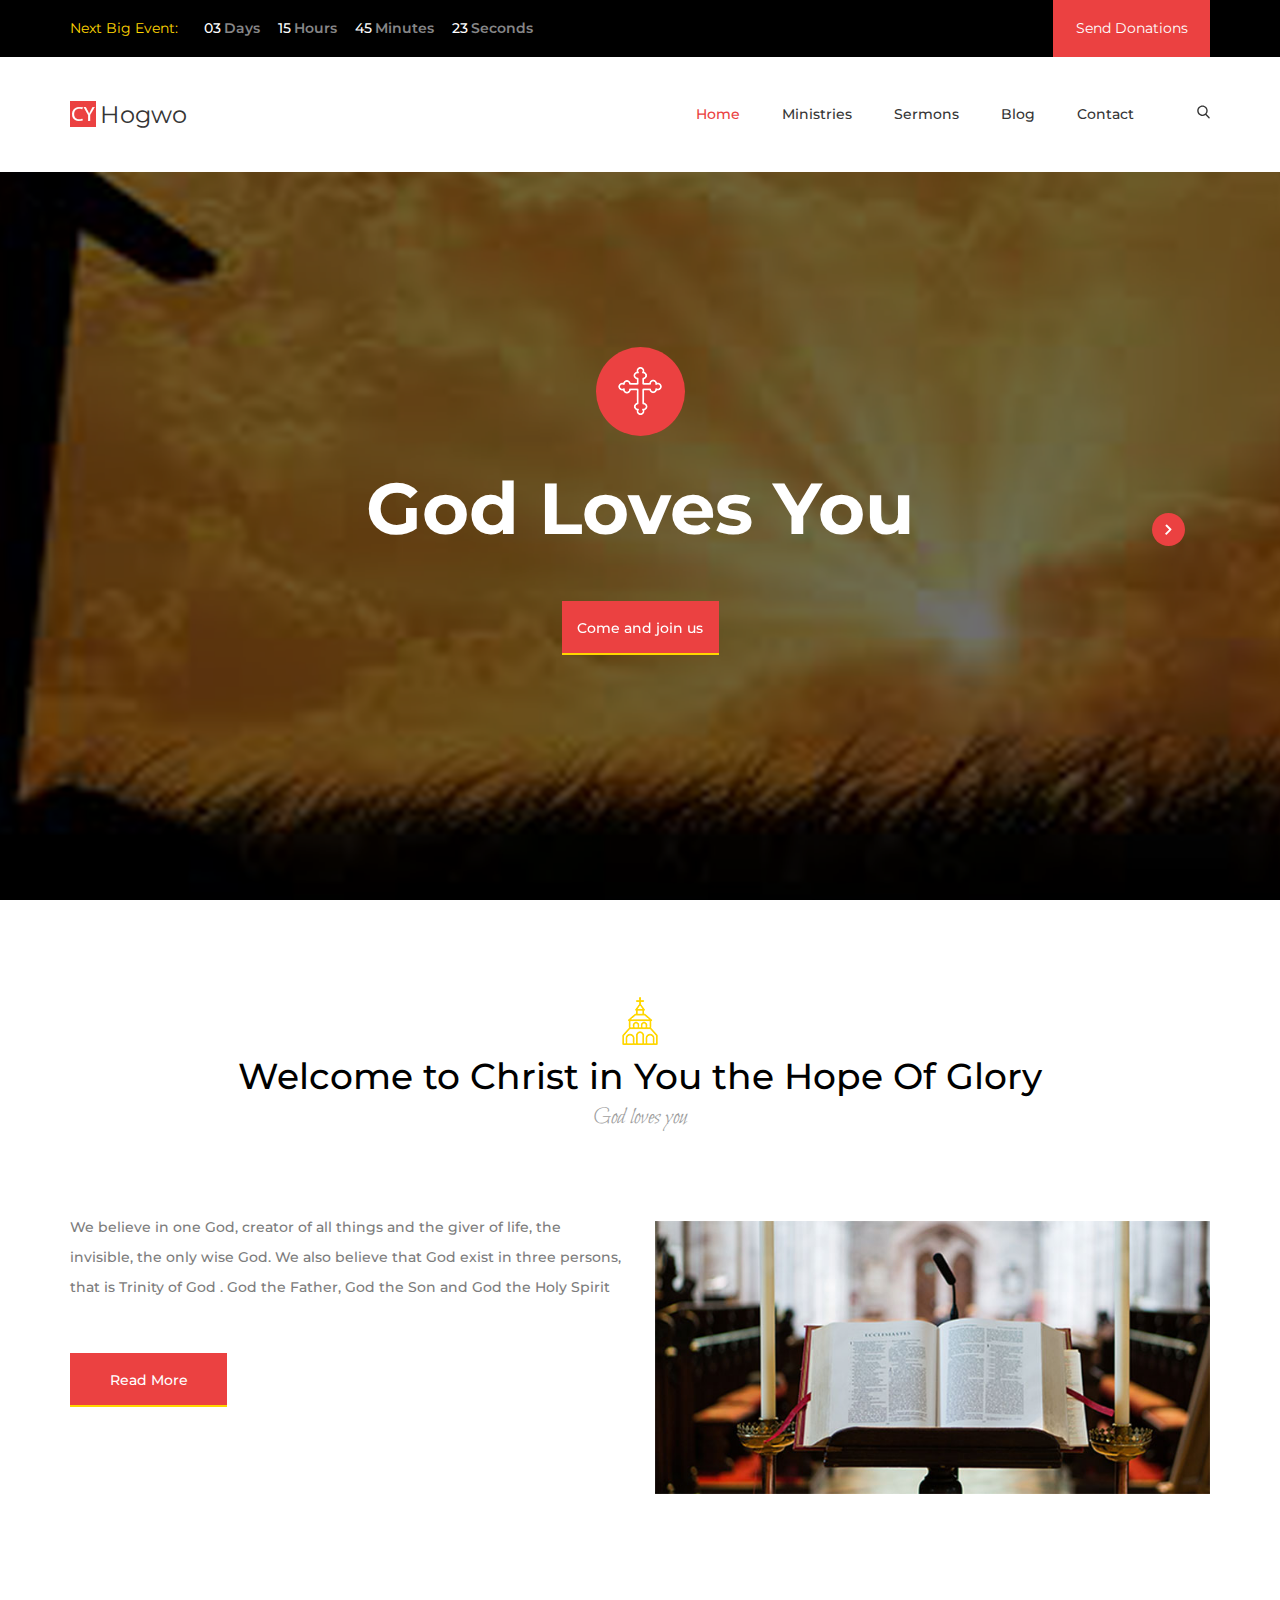
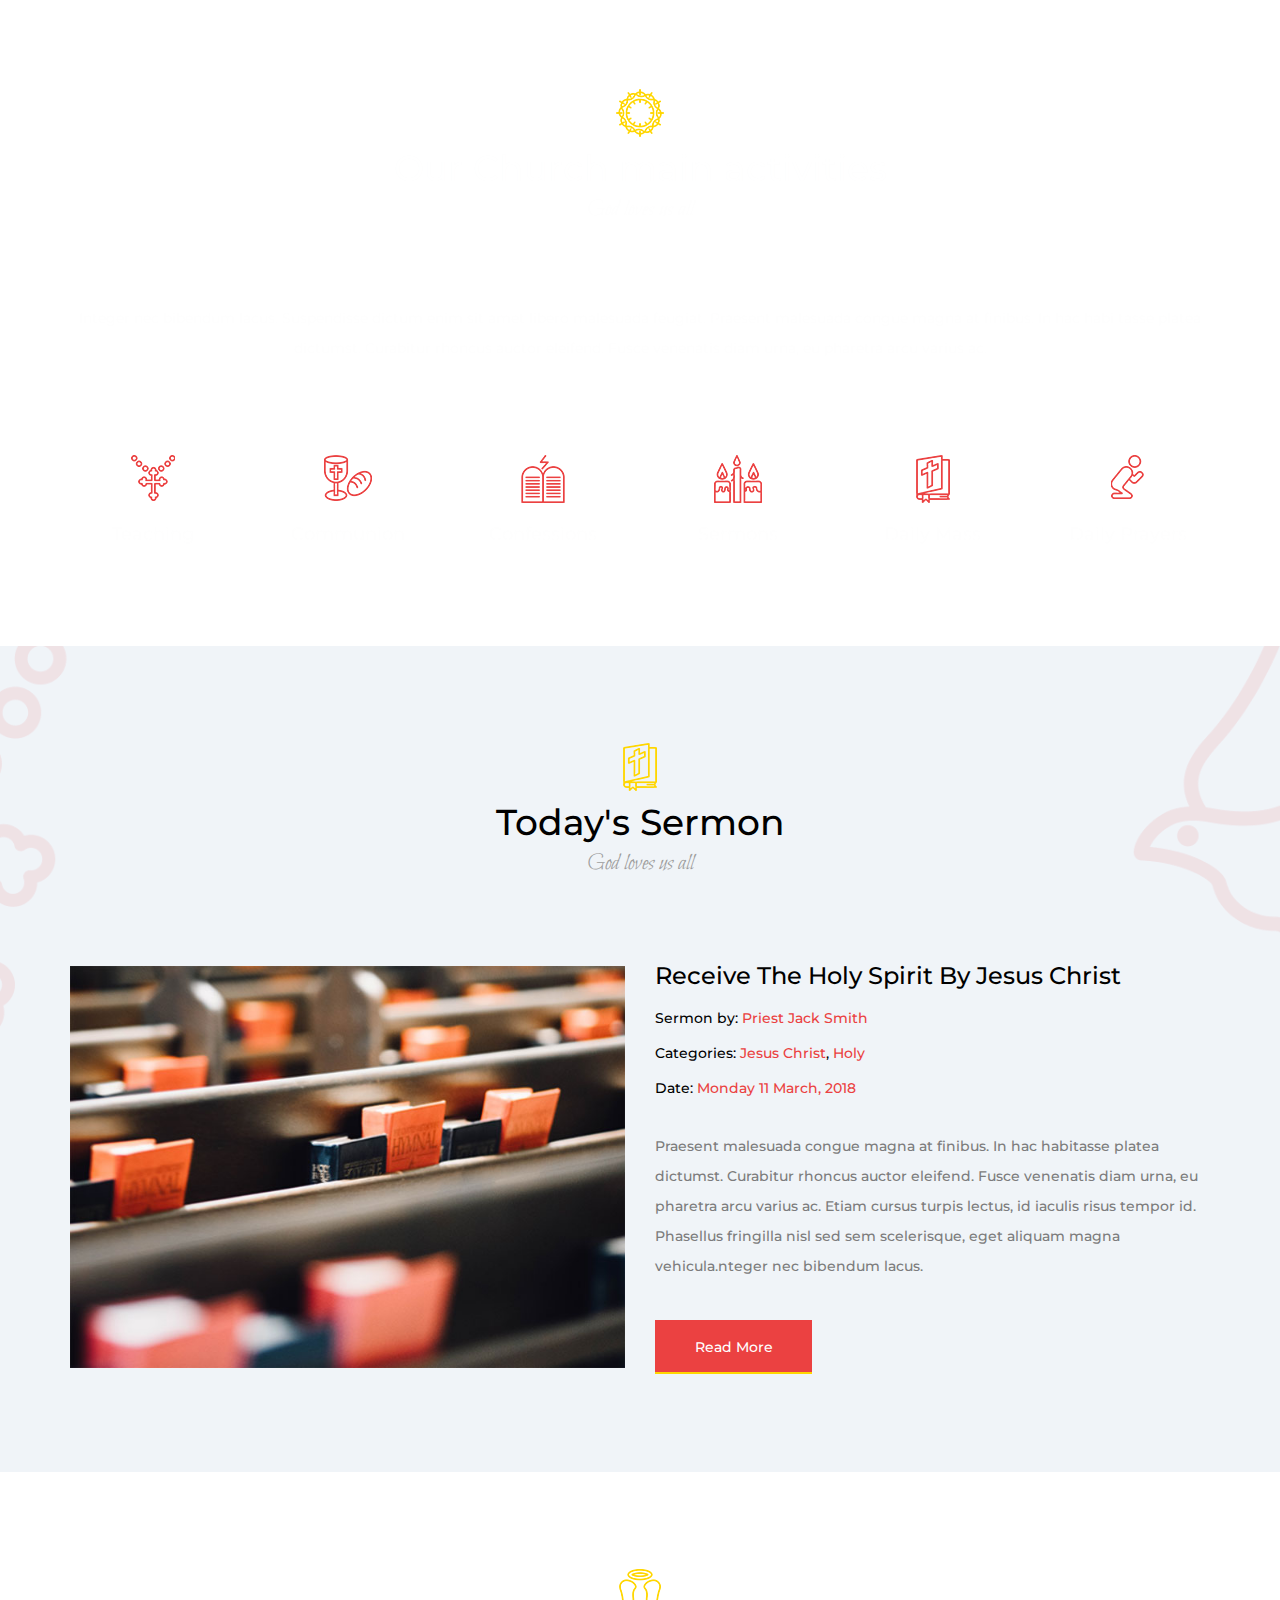
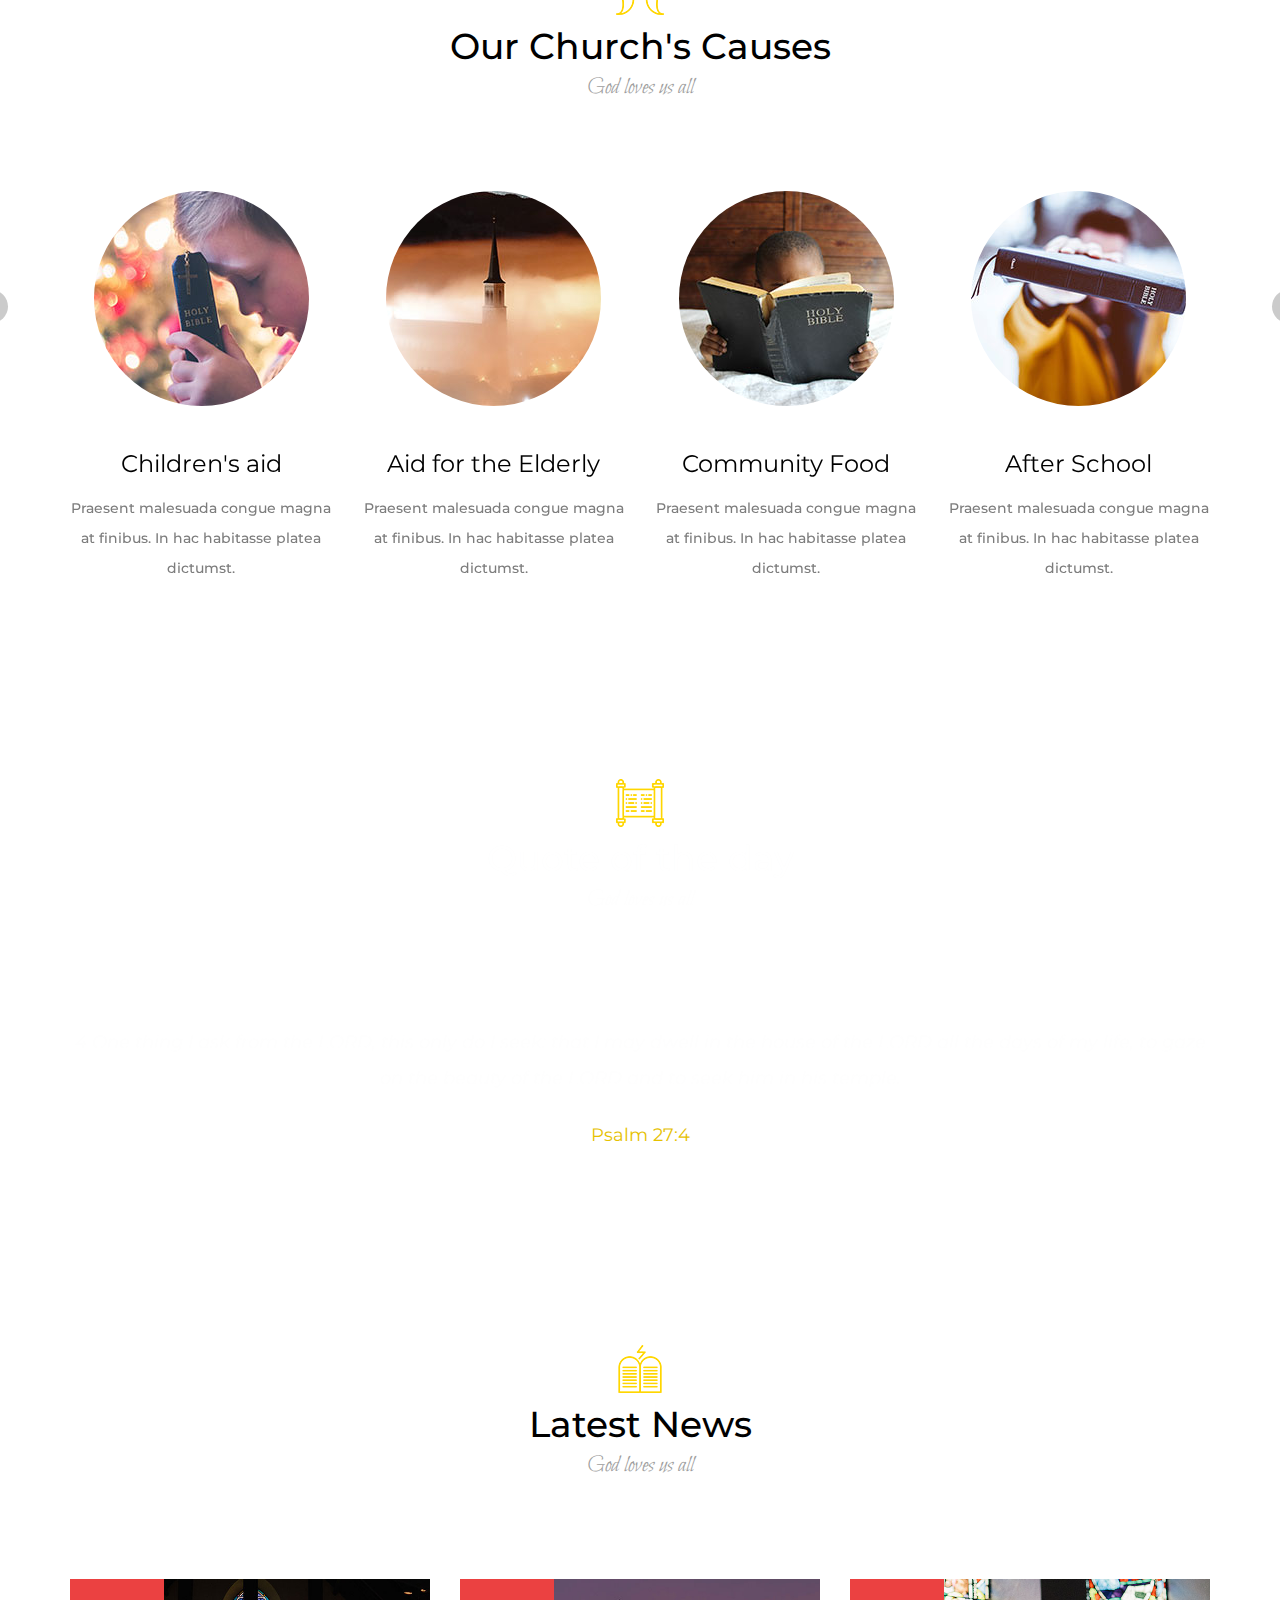
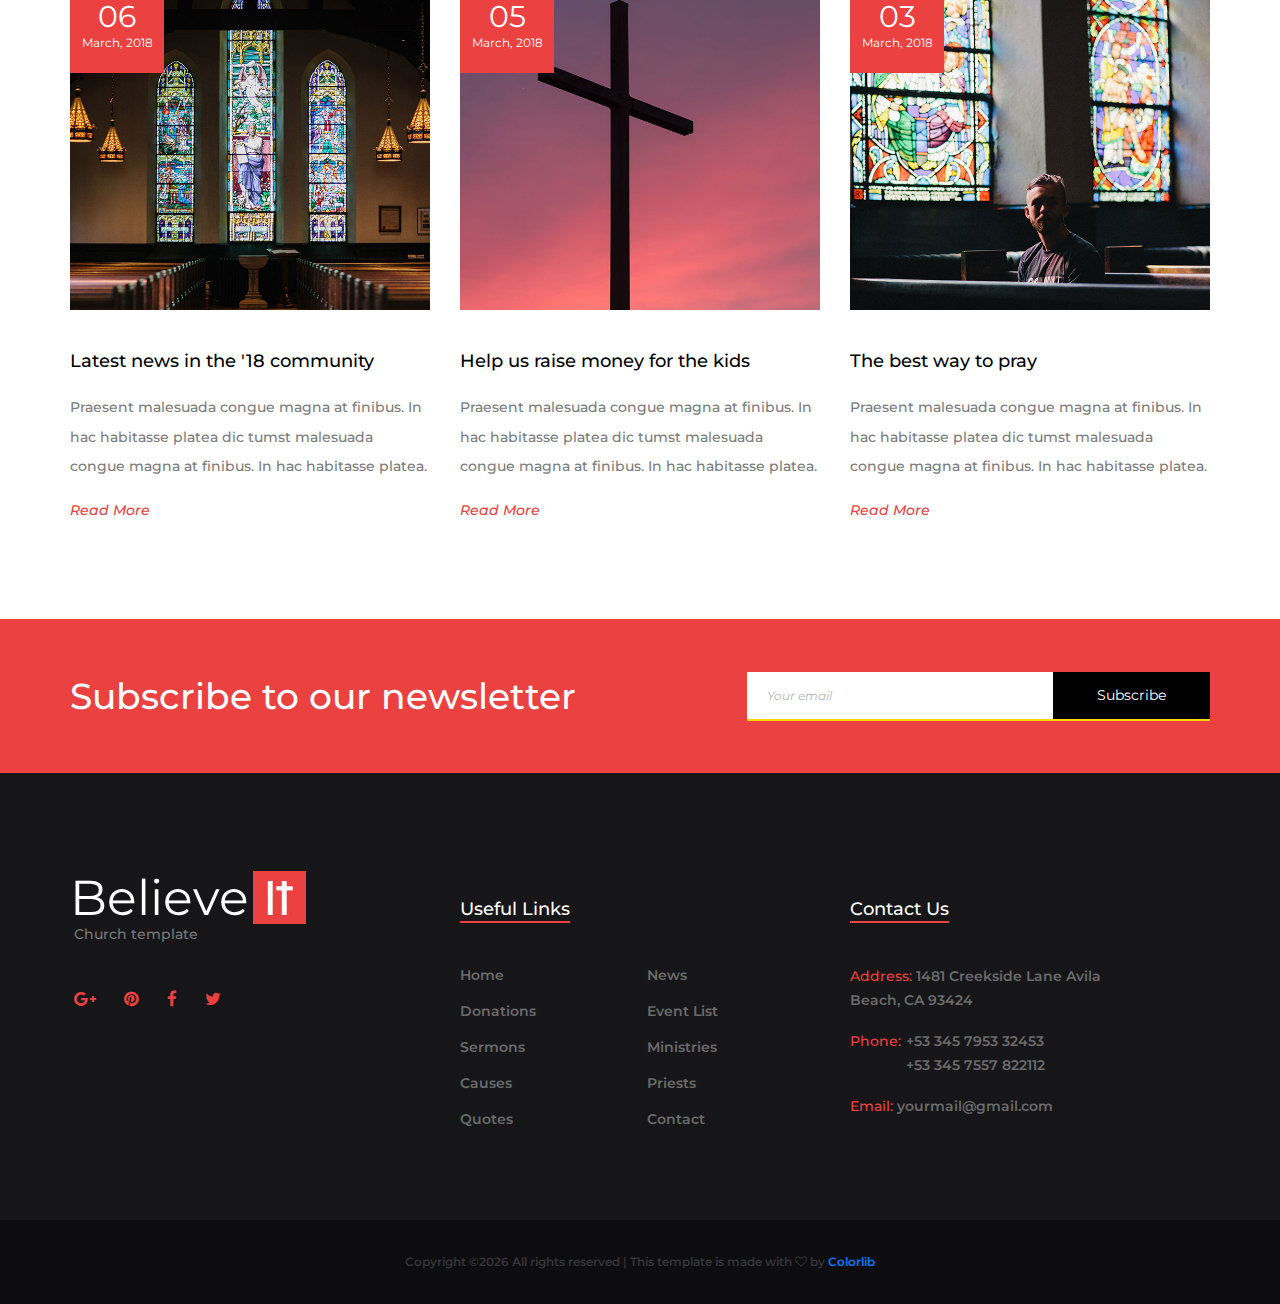
==== commit 5eb0de4a: "11/10/2020" ====
--- a/index.html
+++ b/index.html
@@ -69,8 +69,9 @@
 							<div class="logo_container">
 								<div class="logo">
 									<a href="#">
-										<span>Believe</span>
+										
 										<img src="images/logo.jpg" alt="">
+										<span>Hogwo</span>
 									</a>
 								</div>
 							</div>
@@ -163,31 +164,31 @@
 
 				<!-- Home Slider Item -->
 				<div class="owl-item">
-					<div class="home_slider_background" style="background-image:url(images/home_slider_background.jpg)"></div>
+					<div class="home_slider_background" style="background-image:url(images/background-1.png)"></div>
 					<div class="home_slider_content text-center">
 						<div class="cross_1 d-flex flex-column align-items-center justify-content-center"><img src="images/cross_1.png" alt=""></div>
-						<h1>God is all around us</h1>
+						<h1>God Loves You</h1>
 						<div class="button home_slider_button"><a href="#">Come and join us</a></div>
 					</div>
 				</div>
 
 				<!-- Home Slider Item -->
 				<div class="owl-item">
-					<div class="home_slider_background" style="background-image:url(images/home_slider_background.jpg)"></div>
+					<div class="home_slider_background" style="background-image:url(images/background-2.png)"></div>
 					<div class="home_slider_content text-center">
 						<div class="cross_1 d-flex flex-column align-items-center justify-content-center"><img src="images/cross_1.png" alt=""></div>
-						<h1>God is all around us</h1>
-						<div class="button home_slider_button"><a href="#">Come and join us</a></div>
+						<h1>Jesus Christ Died for You</h1>
+						<div class="button home_slider_button"><a href="#">Contact Us</a></div>
 					</div>
 				</div>
 
 				<!-- Home Slider Item -->
 				<div class="owl-item">
-					<div class="home_slider_background" style="background-image:url(images/home_slider_background.jpg)"></div>
+					<div class="home_slider_background" style="background-image:url(images/background-3.png)"></div>
 					<div class="home_slider_content text-center">
 						<div class="cross_1 d-flex flex-column align-items-center justify-content-center"><img src="images/cross_1.png" alt=""></div>
-						<h1>God is all around us</h1>
-						<div class="button home_slider_button"><a href="#">Come and join us</a></div>
+						<h1>The Holy Spirit is Your Helper</h1>
+						<div class="button home_slider_button"><a href="#">Learn More</a></div>
 					</div>
 				</div>
 
@@ -205,8 +206,8 @@
 				<div class="col">
 					<div class="section_title_container">
 						<div class="section_image"><img src="images/church_1.png" alt=""></div>
-						<div class="section_title"><h2>Welcome to Our Church</h2></div>
-						<div class="section_subtitle">God loves us all</div>
+						<div class="section_title"><h2>Welcome to Christ in You the Hope Of Glory</h2></div>
+						<div class="section_subtitle">God loves you</div>
 					</div>
 				</div>
 			</div>
@@ -215,7 +216,9 @@
 				<!-- Intro Text -->
 				<div class="col-lg-6">
 					<div class="intro_text">
-						<p>Integer nec bibendum lacus. Suspendisse dictum enim sit amet libero malesuada feugiat. Praesent malesuada congue magna at finibus. In hac habitasse platea dictumst. Curabitur rhoncus auctor eleifend. Fusce venenatis diam urna, eu pharetra arcu varius ac. Etiam cursus turpis lectus, id iaculis risus tempor id. Phasellus fringilla nisl sed sem scelerisque, eget aliquam magna vehicula.nteger nec bibendum lacus.</p>
+						<p>
+							We believe in one God, creator of all things and the giver of life, the invisible, the only wise God. We also believe that God exist in three persons, that is Trinity of God .  God the Father, God the Son and  God the Holy Spirit
+							</p>
 						<div class="button intro_button"><a href="#">Read More</a></div>
 					</div>
 				</div>
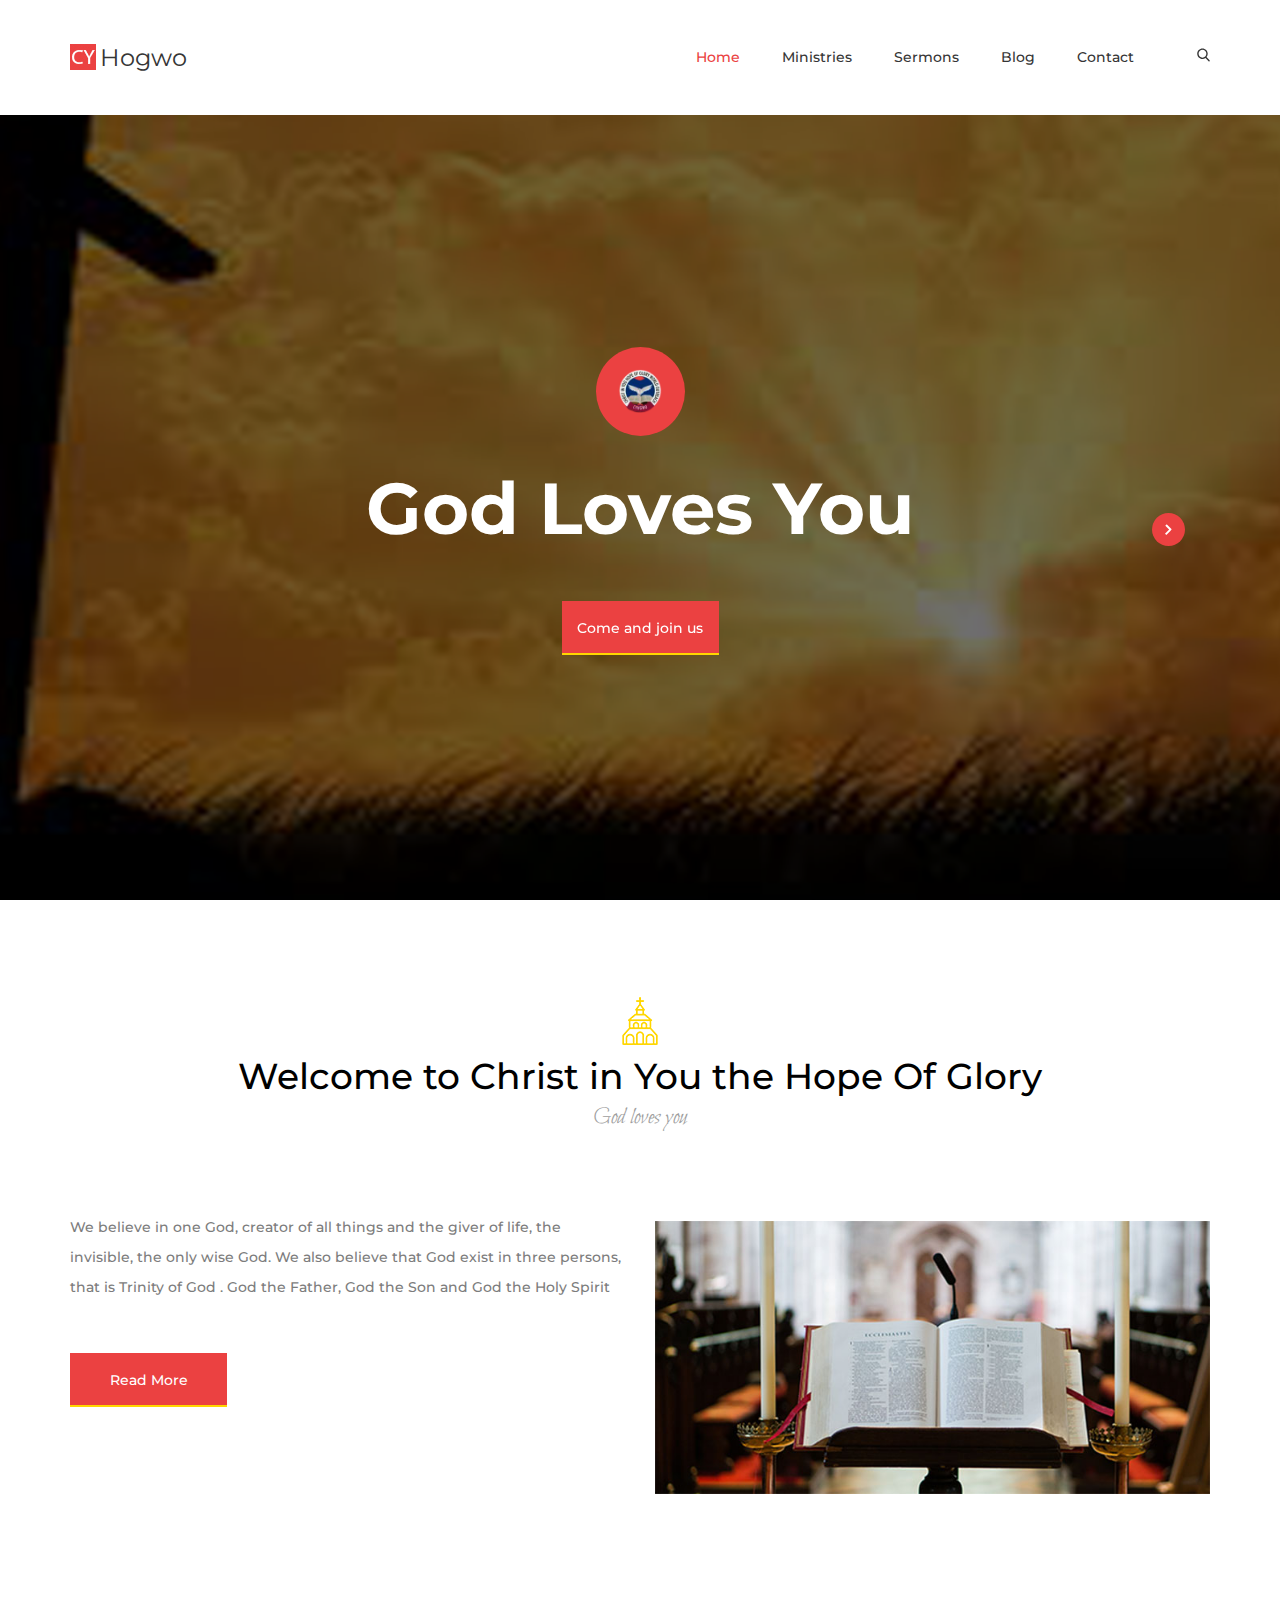
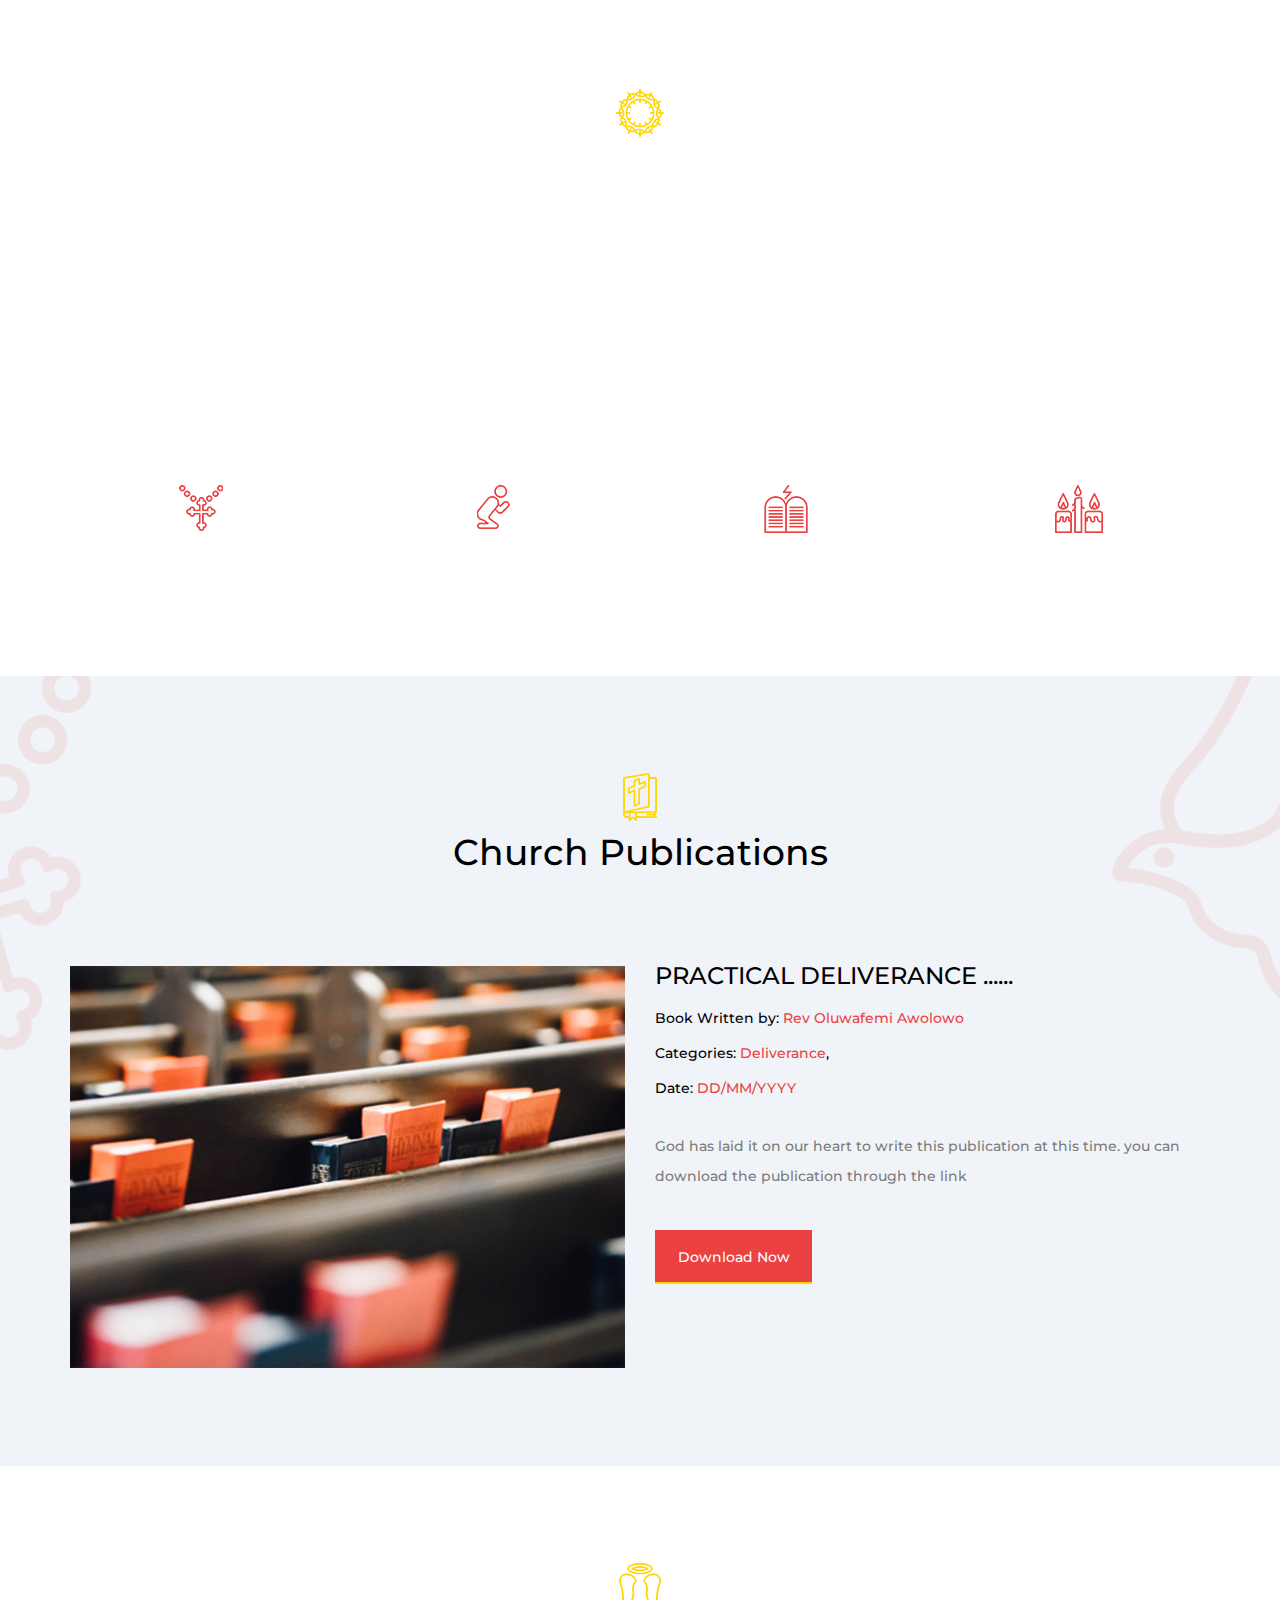
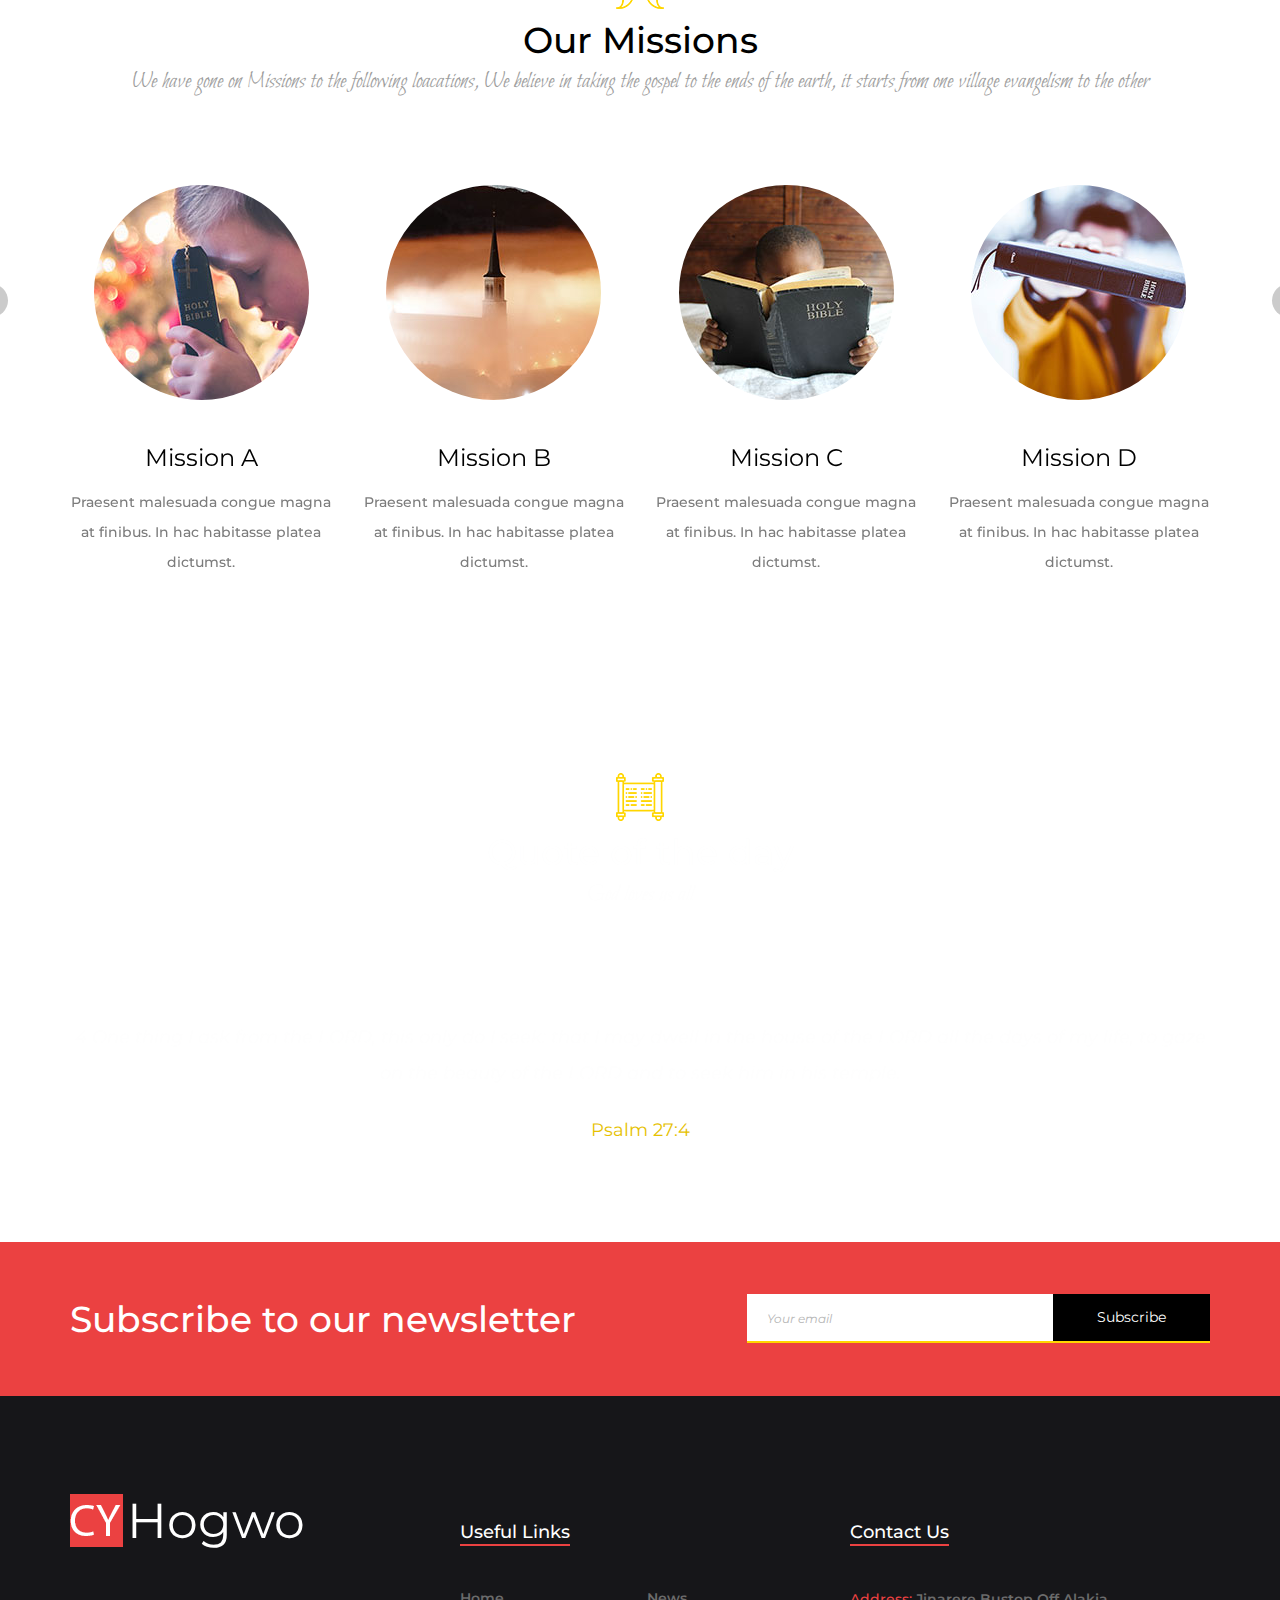
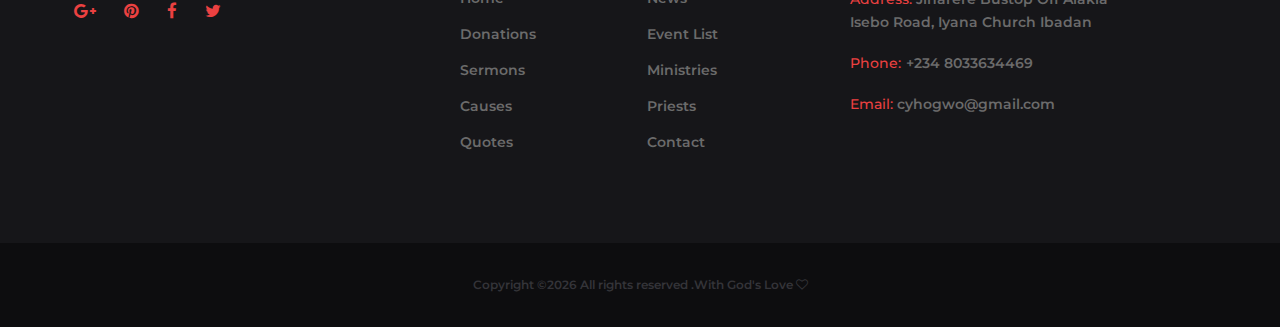
==== commit 9d8b7c38: "..." ====
--- a/index.html
+++ b/index.html
@@ -24,7 +24,7 @@
 		
 		<!-- Top Bar -->
 
-		<div class="top_bar">
+		<!-- <div class="top_bar">
 			<div class="container">
 				<div class="row">
 					<div class="col top_bar_content d-flex flex-row align-items-center justify-content-start">
@@ -55,7 +55,7 @@
 					</div>
 				</div>
 			</div>
-		</div>
+		</div> -->
 
 		<!-- Header Content -->
 
@@ -81,10 +81,10 @@
 								<nav class="main_nav">
 									<ul>
 										<li class="active"><a href="#">Home</a></li>
-										<li><a href="">Ministries</a></li>
-										<li><a href="">Sermons</a></li>
-										<li><a href="">Blog</a></li>
-										<li><a href="">Contact</a></li>
+										<li><a href="#">Ministries</a></li>
+										<li><a href="#">Sermons</a></li>
+										<li><a href="#">Blog</a></li>
+										<li><a href="#">Contact</a></li>
 									</ul>
 								</nav>
 								<div class="search">
@@ -166,7 +166,7 @@
 				<div class="owl-item">
 					<div class="home_slider_background" style="background-image:url(images/background-1.png)"></div>
 					<div class="home_slider_content text-center">
-						<div class="cross_1 d-flex flex-column align-items-center justify-content-center"><img src="images/cross_1.png" alt=""></div>
+						<div class="cross_1 d-flex flex-column align-items-center justify-content-center"><img src="images/Hogwo.png" alt=""></div>
 						<h1>God Loves You</h1>
 						<div class="button home_slider_button"><a href="#">Come and join us</a></div>
 					</div>
@@ -248,13 +248,15 @@
 			</div>
 			<div class="row">
 				<div class="col">
-					<div class="services_text text-center"><p>Integer nec bibendum lacus. Suspendisse dictum enim sit amet libero malesuada feugiat. Praesent malesuada congue magna at finibus. In hac habi tasse platea dictumst. Curabitur rhoncus auctor eleifend. Fusce venenatis diam urna, eu pharetra arcu varius ac.</p></div>
+					<div class="services_text text-center"><p>All Scriptures, the Old Testament and the New Tesatament are the inspired word of God for salvation, deliverance of human beings, and to rebuke, correct discipline and for exaltation. We believe that the Bible is the final authority and is the complete revelation of God.
+						All scripture is given by inspiration of God, and is profitable for doctrine, for reproof, for correction, for instruction in righteousness: 2 timothy 3:16
+						</p></div>
 				</div>
 			</div>
 			<div class="row services_row">
 
 				<!-- Services Item -->
-				<div class="col-lg-2 col-md-4 col-sm-6">
+				<div class="col-lg-3 col-md-4 col-sm-6">
 					<div class="services_item text-center">
 						<div class="services_image"><img src="images/services_1.png" alt=""></div>
 						<div class="services_title">Teaching</div>
@@ -262,44 +264,44 @@
 				</div>
 
 				<!-- Services Item -->
-				<div class="col-lg-2 col-md-4 col-sm-6">
+				<div class="col-lg-3 col-md-4 col-sm-6">
 					<div class="services_item text-center">
-						<div class="services_image"><img src="images/services_2.png" alt=""></div>
-						<div class="services_title">Communion</div>
+						<div class="services_image"><img src="images/services_6.png" alt=""></div>
+						<div class="services_title">Daily Prayer</div>
 					</div>
 				</div>
 
 				<!-- Services Item -->
-				<div class="col-lg-2 col-md-4 col-sm-6">
+				<div class="col-lg-3 col-md-4 col-sm-6">
 					<div class="services_item text-center">
 						<div class="services_image"><img src="images/services_3.png" alt=""></div>
-						<div class="services_title">Confessions</div>
+						<div class="services_title">Deliverance</div>
 					</div>
 				</div>
 
 				<!-- Services Item -->
-				<div class="col-lg-2 col-md-4 col-sm-6">
+				<div class="col-lg-3 col-md-4 col-sm-6">
 					<div class="services_item text-center">
 						<div class="services_image"><img src="images/services_4.png" alt=""></div>
-						<div class="services_title">Sermons</div>
+						<div class="services_title">Evangelism/Missions</div>
 					</div>
 				</div>
 
 				<!-- Services Item -->
-				<div class="col-lg-2 col-md-4 col-sm-6">
+				<!-- <div class="col-lg-2 col-md-4 col-sm-6">
 					<div class="services_item text-center">
 						<div class="services_image"><img src="images/services_5.png" alt=""></div>
 						<div class="services_title">Daily Mass</div>
 					</div>
-				</div>
+				</div> -->
 
 				<!-- Services Item -->
-				<div class="col-lg-2 col-md-4 col-sm-6">
+				<!-- <div class="col-lg-2 col-md-4 col-sm-6">
 					<div class="services_item text-center">
 						<div class="services_image"><img src="images/services_6.png" alt=""></div>
 						<div class="services_title">Daily Prayers</div>
 					</div>
-				</div>
+				</div> -->
 
 			</div>
 		</div>
@@ -314,8 +316,8 @@
 				<div class="col">
 					<div class="section_title_container">
 						<div class="section_image"><img src="images/church_3.png" alt=""></div>
-						<div class="section_title"><h2>Today's Sermon</h2></div>
-						<div class="section_subtitle">God loves us all</div>
+						<div class="section_title"><h2>Church Publications</h2></div>
+						<!-- <div class="section_subtitle">God lov</div> -->
 					</div>
 				</div>
 			</div>
@@ -329,16 +331,16 @@
 				<!-- Sermon Content -->
 				<div class="col-lg-6">
 					<div class="sermon_content">
-						<div class="sermon_title">Receive The Holy Spirit By Jesus Christ</div>
+						<div class="sermon_title">PRACTICAL DELIVERANCE ......</div> 
 						<ul class="sermon_list">
-							<li>Sermon by: <a href="#">Priest Jack Smith</a></li>
-							<li>Categories: <a href="#">Jesus Christ</a>, <a href="#">Holy</a></li>
-							<li>Date: <a href="#">Monday 11 March, 2018</a></li>
+							<li>Book Written by: <a href="#">Rev Oluwafemi Awolowo</a></li>
+							<li>Categories: <a href="#">Deliverance</a>, <a href="#"></a></li>
+							<li>Date: <a href="#">DD/MM/YYYY</a></li>
 						</ul>
 						<div class="sermon_text">
-							<p>Praesent malesuada congue magna at finibus. In hac habitasse platea dictumst. Curabitur rhoncus auctor eleifend. Fusce venenatis diam urna, eu pharetra arcu varius ac. Etiam cursus turpis lectus, id iaculis risus tempor id. Phasellus fringilla nisl sed sem scelerisque, eget aliquam magna vehicula.nteger nec bibendum lacus.</p>
-						</div>
-						<div class="button sermon_button"><a href="sermons.html">Read More</a></div>
+							<p>God has laid it on our heart to write this publication at this time. you can download the publication through the link</p>
+						</div>
+						<div class="button sermon_button"><a href="sermons.html">Download Now</a></div>
 					</div>
 				</div>
 
@@ -354,8 +356,10 @@
 				<div class="col">
 					<div class="section_title_container">
 						<div class="section_image"><img src="images/church_4.png" alt=""></div>
-						<div class="section_title"><h2>Our Church's Causes</h2></div>
-						<div class="section_subtitle">God loves us all</div>
+						<div class="section_title"><h2>Our Missions</h2></div>
+						<div class="section_subtitle">We have gone on Missions to the following loacations, We believe in 
+							taking the gospel to the ends of the earth, it starts from one village evangelism to the other
+						</div>
 					</div>
 				</div>
 			</div>
@@ -369,7 +373,7 @@
 							<!-- Causes Slider Item -->
 							<div class="owl-item text-center causes_item">
 								<div class="causes_item_image"><img src="images/causes_1.jpg" alt=""></div>
-								<div class="causes_item_title">Children's aid</div>
+								<div class="causes_item_title">Mission A</div>
 								<div class="causes_item_text">
 									<p>Praesent malesuada congue magna at finibus. In hac habitasse platea dictumst.</p>
 								</div>
@@ -378,7 +382,7 @@
 							<!-- Causes Slider Item -->
 							<div class="owl-item text-center causes_item">
 								<div class="causes_item_image"><img src="images/causes_2.jpg" alt=""></div>
-								<div class="causes_item_title">Aid for the Elderly</div>
+								<div class="causes_item_title">Mission B</div>
 								<div class="causes_item_text">
 									<p>Praesent malesuada congue magna at finibus. In hac habitasse platea dictumst.</p>
 								</div>
@@ -387,7 +391,7 @@
 							<!-- Causes Slider Item -->
 							<div class="owl-item text-center causes_item">
 								<div class="causes_item_image"><img src="images/causes_3.jpg" alt=""></div>
-								<div class="causes_item_title">Community Food</div>
+								<div class="causes_item_title">Mission C</div>
 								<div class="causes_item_text">
 									<p>Praesent malesuada congue magna at finibus. In hac habitasse platea dictumst.</p>
 								</div>
@@ -396,7 +400,7 @@
 							<!-- Causes Slider Item -->
 							<div class="owl-item text-center causes_item">
 								<div class="causes_item_image"><img src="images/causes_4.jpg" alt=""></div>
-								<div class="causes_item_title">After School</div>
+								<div class="causes_item_title">Mission D</div>
 								<div class="causes_item_text">
 									<p>Praesent malesuada congue magna at finibus. In hac habitasse platea dictumst.</p>
 								</div>
@@ -438,9 +442,9 @@
 
 	<!-- News -->
 
-	<div class="news">
-		<div class="container">
-			<div class="row">
+	<!-- <div class="news">
+		<div class="container"> -->
+			<!-- <div class="row">
 				<div class="col">
 					<div class="section_title_container">
 						<div class="section_image"><img src="images/church_6.png" alt=""></div>
@@ -448,11 +452,11 @@
 						<div class="section_subtitle">God loves us all</div>
 					</div>
 				</div>
-			</div>
-			<div class="row news_row">
+			</div> -->
+			<!-- <div class="row news_row"> -->
 
 				<!-- News Item -->
-				<div class="col-lg-4 news_col">
+				<!-- <div class="col-lg-4 news_col">
 					<div class="news_item">
 						<div class="news_image">
 							<img src="images/news_1.jpg" alt="">
@@ -469,10 +473,10 @@
 							<div class="news_link"><a href="blog.html">Read More</a></div>
 						</div>
 					</div>
-				</div>
+				</div> -->
 
 				<!-- News Item -->
-				<div class="col-lg-4 news_col">
+				<!-- <div class="col-lg-4 news_col">
 					<div class="news_item">
 						<div class="news_image">
 							<img src="images/news_2.jpg" alt="">
@@ -489,10 +493,10 @@
 							<div class="news_link"><a href="blog.html">Read More</a></div>
 						</div>
 					</div>
-				</div>
+				</div> -->
 
 				<!-- News Item -->
-				<div class="col-lg-4 news_col">
+				<!-- <div class="col-lg-4 news_col">
 					<div class="news_item">
 						<div class="news_image">
 							<img src="images/news_3.jpg" alt="">
@@ -509,11 +513,11 @@
 							<div class="news_link"><a href="blog.html">Read More</a></div>
 						</div>
 					</div>
-				</div>
-
-			</div>
-		</div>
-	</div>
+				</div> -->
+
+			<!-- </div>
+		</div>
+	</div> -->
 
 	<!-- Newsletter -->
 
@@ -548,11 +552,12 @@
 					<div class="logo_container">
 						<div class="logo">
 							<a href="#">
-								<span>Believe</span>
-								<img src="images/logo_large.jpg" alt="">
+								
+								<img src="images/logo-large.png" alt="">
+								<span>Hogwo</span>
 							</a>
 						</div>
-						<div class="logo_subtitle">Church template</div>
+						<!-- <div class="logo_subtitle">Church template</div> -->
 					</div>
 					<div class="footer_social">
 						<ul>
@@ -571,14 +576,14 @@
 						<ul>
 							<li><a href="index.html">Home</a></li>
 							<li><a href="#">Donations</a></li>
-							<li><a href="sermons.html">Sermons</a></li>
+							<li><a href="#">Sermons</a></li>
 							<li><a href="#">Causes</a></li>
 							<li><a href="#">Quotes</a></li>
-							<li><a href="blog.html">News</a></li>
+							<li><a href="#">News</a></li>
 							<li><a href="#">Event List</a></li>
-							<li><a href="ministries.html">Ministries</a></li>
+							<li><a href="#">Ministries</a></li>
 							<li><a href="#">Priests</a></li>
-							<li><a href="contact.html">Contact</a></li>
+							<li><a href="#">Contact</a></li>
 						</ul>
 					</div>
 				</div>
@@ -588,15 +593,15 @@
 					<div class="footer_contact">
 						<div class="footer_title">Contact Us</div>
 						<ul>
-							<li><span>Address: </span>1481 Creekside Lane Avila Beach, CA 93424</li>
+							<li><span>Address: </span>Jinarere Bustop Off Alakia Isebo Road, Iyana Church Ibadan</li>
 							<li class="footer_contact_phone">
 								<span>Phone: </span>
 								<div>
-									<div> +53 345 7953 32453</div>
-									<div> +53 345 7557 822112</div>
+									<!-- <div> +53 345 7953 32453</div> -->
+									<div> +234 8033634469</div>
 								</div>
 							</li>
-							<li><span>Email: </span>yourmail@gmail.com</li>
+							<li><span>Email: </span>cyhogwo@gmail.com</li>
 						</ul>
 					</div>
 				</div>
@@ -606,7 +611,7 @@
 
 		<!-- Copyright -->
 		<div class="copyright text-center"><!-- Link back to Colorlib can't be removed. Template is licensed under CC BY 3.0. -->
-Copyright &copy;<script>document.write(new Date().getFullYear());</script> All rights reserved | This template is made with <i class="fa fa-heart-o" aria-hidden="true"></i> by <a href="https://colorlib.com" target="_blank">Colorlib</a>
+Copyright &copy;<script>document.write(new Date().getFullYear());</script> All rights reserved .With God's Love <i class="fa fa-heart-o" aria-hidden="true"></i> </a>
 <!-- Link back to Colorlib can't be removed. Template is licensed under CC BY 3.0. -->
 </div>
 
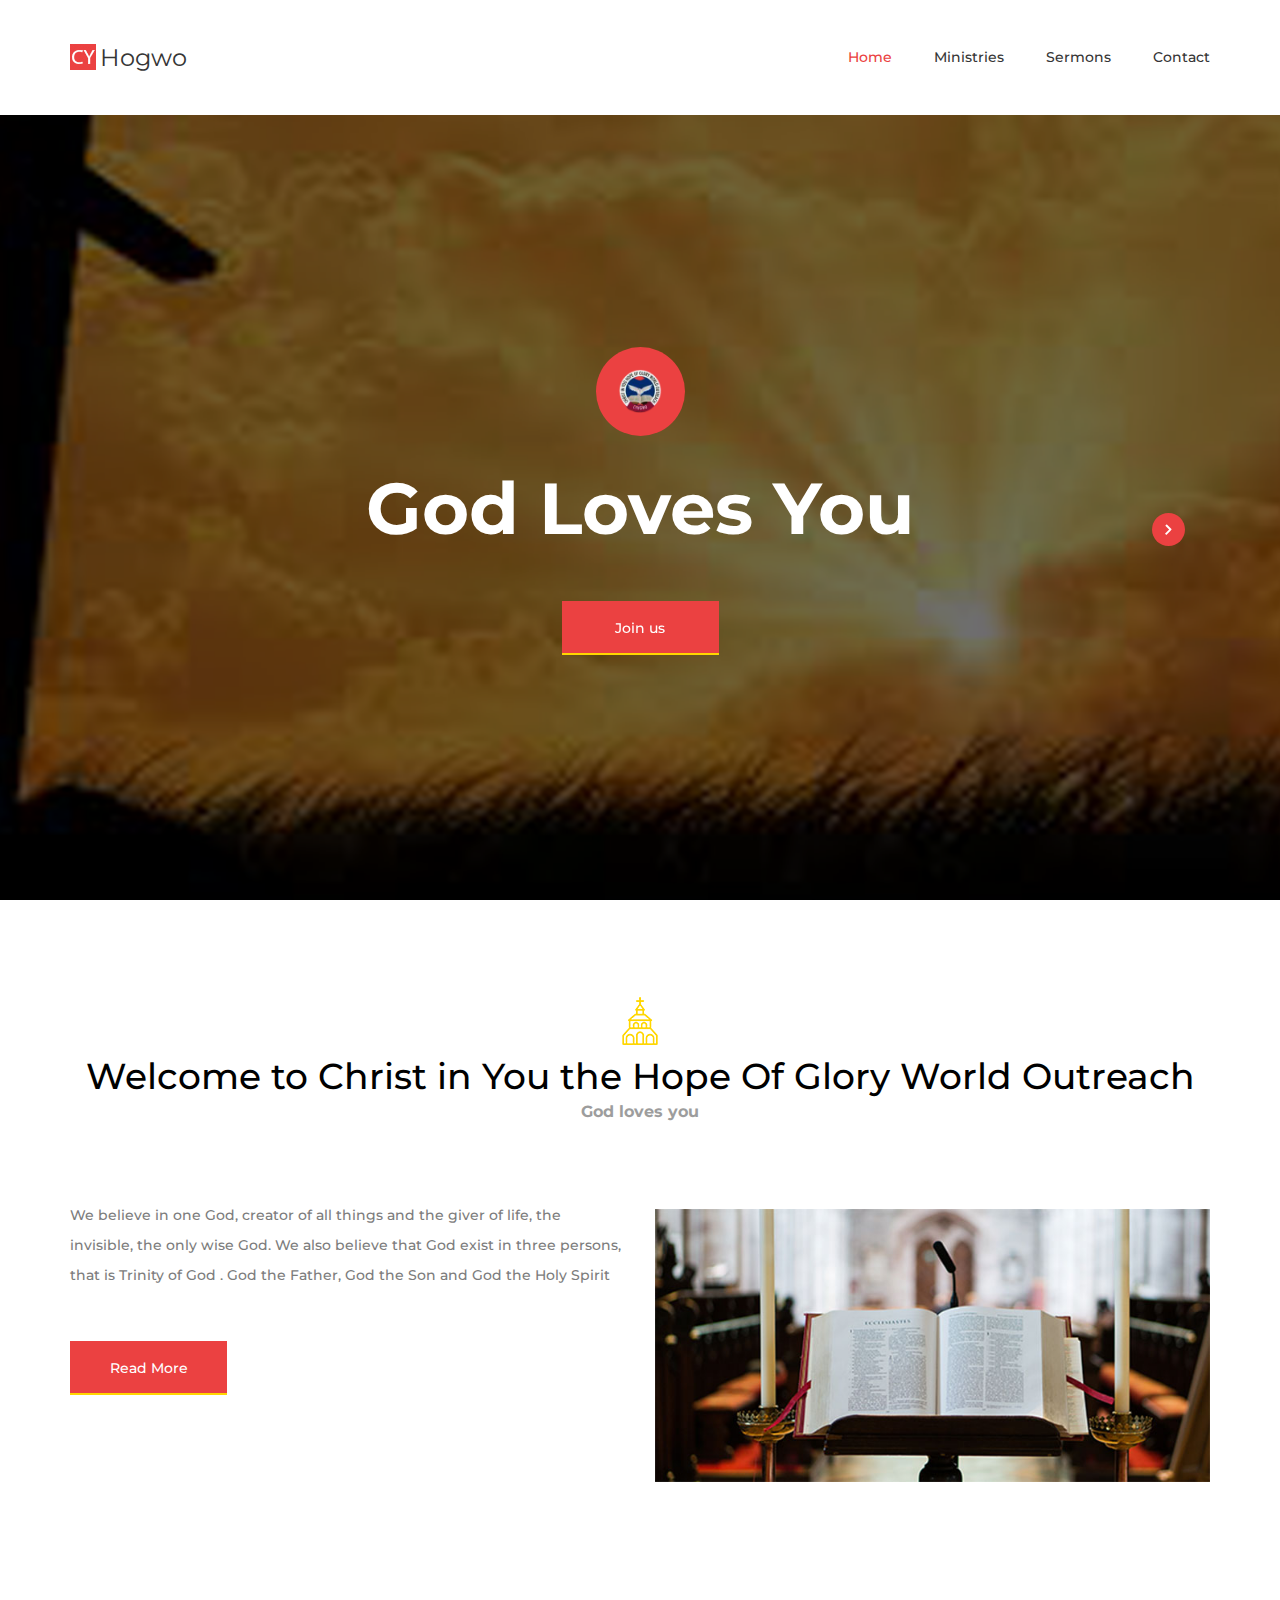
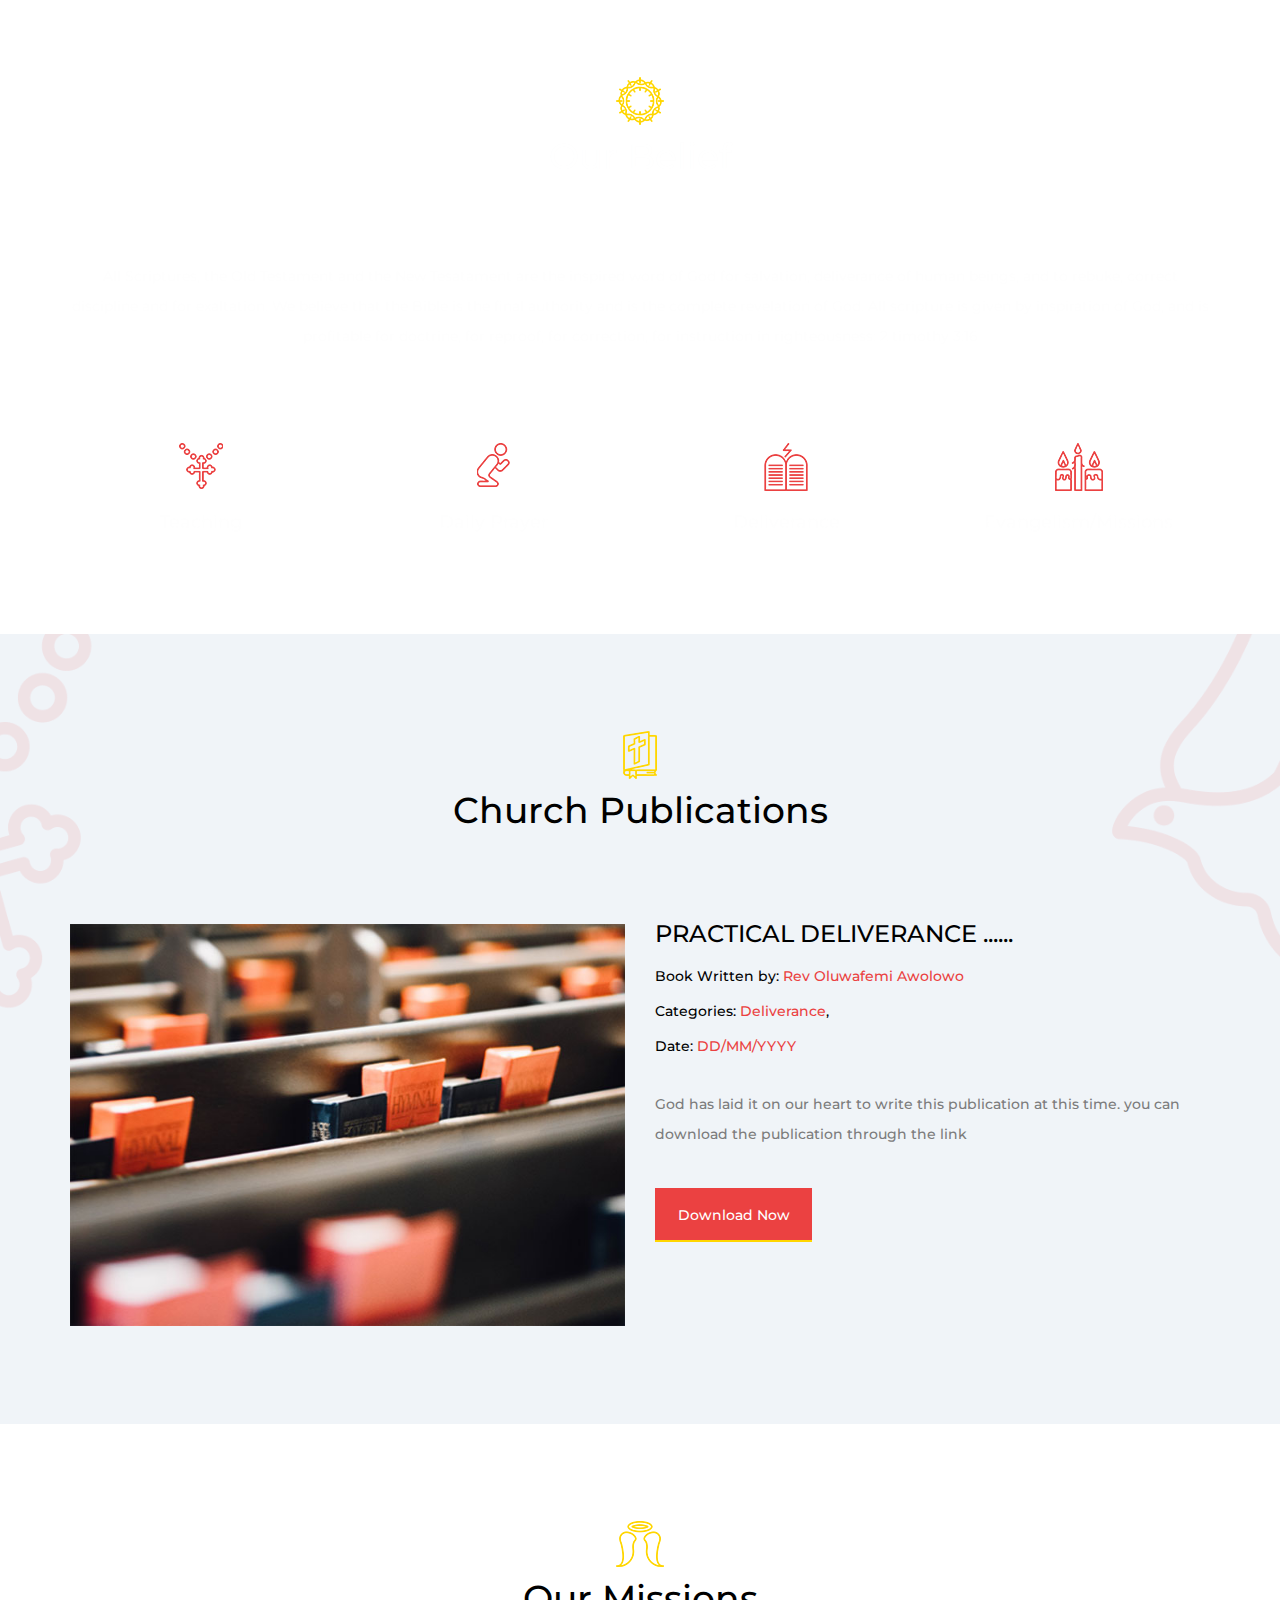
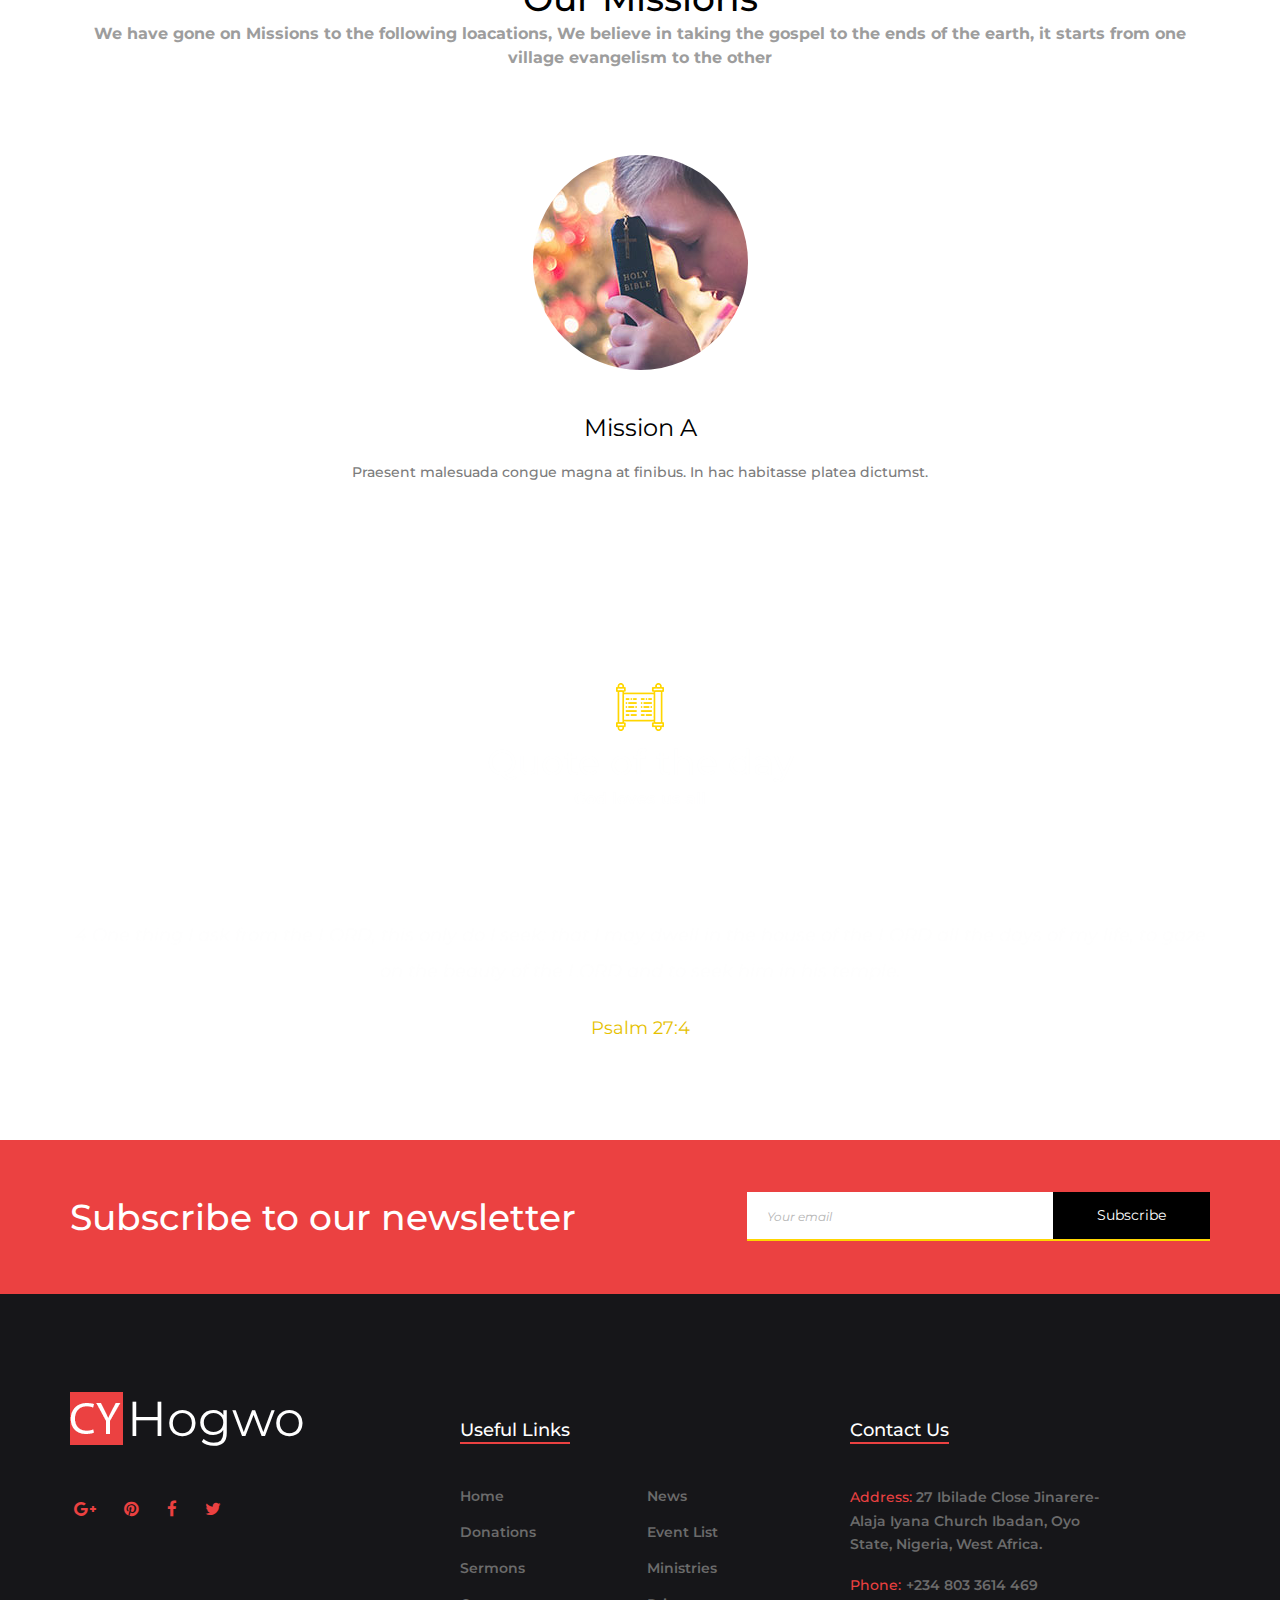
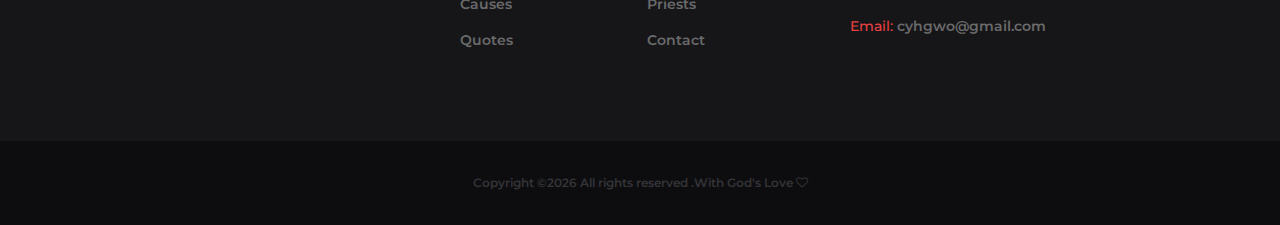
==== commit af8fa5a6: "ministry page changed" ====
--- a/index.html
+++ b/index.html
@@ -81,17 +81,17 @@
 								<nav class="main_nav">
 									<ul>
 										<li class="active"><a href="#">Home</a></li>
-										<li><a href="#">Ministries</a></li>
+										<li><a href="ministries.html">Ministries</a></li>
 										<li><a href="#">Sermons</a></li>
-										<li><a href="#">Blog</a></li>
+										<!-- <li><a href="#">Blog</a></li> -->
 										<li><a href="#">Contact</a></li>
 									</ul>
 								</nav>
-								<div class="search">
+							   	<!-- <div class="search"> 
 									<svg xmlns="http://www.w3.org/2000/svg" xmlns:xlink="http://www.w3.org/1999/xlink" version="1.1" id="Capa_1" x="0px" y="0px" viewBox="0 0 56.966 56.966" style="enable-background:new 0 0 56.966 56.966;" xml:space="preserve" width="13px" height="14px">
 										<path class="search_path" d="M55.146,51.887L41.588,37.786c3.486-4.144,5.396-9.358,5.396-14.786c0-12.682-10.318-23-23-23s-23,10.318-23,23  s10.318,23,23,23c4.761,0,9.298-1.436,13.177-4.162l13.661,14.208c0.571,0.593,1.339,0.92,2.162,0.92  c0.779,0,1.518-0.297,2.079-0.837C56.255,54.982,56.293,53.08,55.146,51.887z M23.984,6c9.374,0,17,7.626,17,17s-7.626,17-17,17  s-17-7.626-17-17S14.61,6,23.984,6z" fill="#353535"/>
 									</svg>
-								</div>
+								</div> -->
 							</div>
 
 							<!-- Hamburger -->
@@ -168,7 +168,7 @@
 					<div class="home_slider_content text-center">
 						<div class="cross_1 d-flex flex-column align-items-center justify-content-center"><img src="images/Hogwo.png" alt=""></div>
 						<h1>God Loves You</h1>
-						<div class="button home_slider_button"><a href="#">Come and join us</a></div>
+						<div class="button home_slider_button"><a href="#">Join us</a></div>
 					</div>
 				</div>
 
@@ -206,7 +206,7 @@
 				<div class="col">
 					<div class="section_title_container">
 						<div class="section_image"><img src="images/church_1.png" alt=""></div>
-						<div class="section_title"><h2>Welcome to Christ in You the Hope Of Glory</h2></div>
+						<div class="section_title"><h2>Welcome to Christ in You the Hope Of Glory World Outreach</h2></div>
 						<div class="section_subtitle">God loves you</div>
 					</div>
 				</div>
@@ -241,8 +241,8 @@
 				<div class="col">
 					<div class="section_title_container">
 						<div class="section_image"><img src="images/church_2.png" alt=""></div>
-						<div class="section_title"><h2>Our Church main activities</h2></div>
-						<div class="section_subtitle">God loves us all</div>
+						<div class="section_title"><h2>Our Belief</h2></div>
+						<!-- <div class="section_subtitle">God loves us all</div> -->
 					</div>
 				</div>
 			</div>
@@ -368,7 +368,7 @@
 					<div class="causes_slider_container">
 
 						<!-- Causes Slider -->
-						<div class="owl-carousel owl-theme causes_slider">
+						<!-- <div class="owl-carousel owl-theme causes_slider"> -->
 
 							<!-- Causes Slider Item -->
 							<div class="owl-item text-center causes_item">
@@ -380,36 +380,36 @@
 							</div>
 
 							<!-- Causes Slider Item -->
-							<div class="owl-item text-center causes_item">
+							<!-- <div class="owl-item text-center causes_item">
 								<div class="causes_item_image"><img src="images/causes_2.jpg" alt=""></div>
 								<div class="causes_item_title">Mission B</div>
 								<div class="causes_item_text">
 									<p>Praesent malesuada congue magna at finibus. In hac habitasse platea dictumst.</p>
 								</div>
-							</div>
+							</div> -->
 
 							<!-- Causes Slider Item -->
-							<div class="owl-item text-center causes_item">
+							<!-- <div class="owl-item text-center causes_item">
 								<div class="causes_item_image"><img src="images/causes_3.jpg" alt=""></div>
 								<div class="causes_item_title">Mission C</div>
 								<div class="causes_item_text">
 									<p>Praesent malesuada congue magna at finibus. In hac habitasse platea dictumst.</p>
 								</div>
-							</div>
+							</div> -->
 
 							<!-- Causes Slider Item -->
-							<div class="owl-item text-center causes_item">
+							<!-- <div class="owl-item text-center causes_item">
 								<div class="causes_item_image"><img src="images/causes_4.jpg" alt=""></div>
 								<div class="causes_item_title">Mission D</div>
 								<div class="causes_item_text">
 									<p>Praesent malesuada congue magna at finibus. In hac habitasse platea dictumst.</p>
 								</div>
-							</div>
-
-						</div>
-
-						<div class="causes_slider_nav causes_slider_prev trans_200 d-flex flex-column align-items-center justify-content-center"><img src="images/arrow_l.png" alt=""></div>
-						<div class="causes_slider_nav causes_slider_next trans_200 d-flex flex-column align-items-center justify-content-center"><img src="images/arrow_r.png" alt=""></div>
+							</div> -->
+
+						<!-- </div> -->
+
+						<!-- <div class="causes_slider_nav causes_slider_prev trans_200 d-flex flex-column align-items-center justify-content-center"><img src="images/arrow_l.png" alt=""></div>
+						<div class="causes_slider_nav causes_slider_next trans_200 d-flex flex-column align-items-center justify-content-center"><img src="images/arrow_r.png" alt=""></div> -->
 					</div>
 				</div>
 			</div>
@@ -593,15 +593,17 @@
 					<div class="footer_contact">
 						<div class="footer_title">Contact Us</div>
 						<ul>
-							<li><span>Address: </span>Jinarere Bustop Off Alakia Isebo Road, Iyana Church Ibadan</li>
+							<li><span>Address: </span>27 Ibilade Close Jinarere-Alaja Iyana Church Ibadan,
+								Oyo State,  Nigeria, West Africa.
+								</li>
 							<li class="footer_contact_phone">
 								<span>Phone: </span>
 								<div>
 									<!-- <div> +53 345 7953 32453</div> -->
-									<div> +234 8033634469</div>
+									<div> +234 803 3614 469</div>
 								</div>
 							</li>
-							<li><span>Email: </span>cyhogwo@gmail.com</li>
+							<li><span>Email: </span>cyhgwo@gmail.com</li>
 						</ul>
 					</div>
 				</div>
--- a/styles/main_styles.css
+++ b/styles/main_styles.css
@@ -283,10 +283,12 @@
 }
 .section_subtitle
 {
-	font-family: 'Bilbo', serif;
-	font-size: 24px;
+	/* font-family: 'Bilbo', serif; */
+	font-size: 16px;
 	color: #9d9d9d;
 	margin-top: -6px;
+	font-weight:bold;
+	
 }
 
 /*********************************
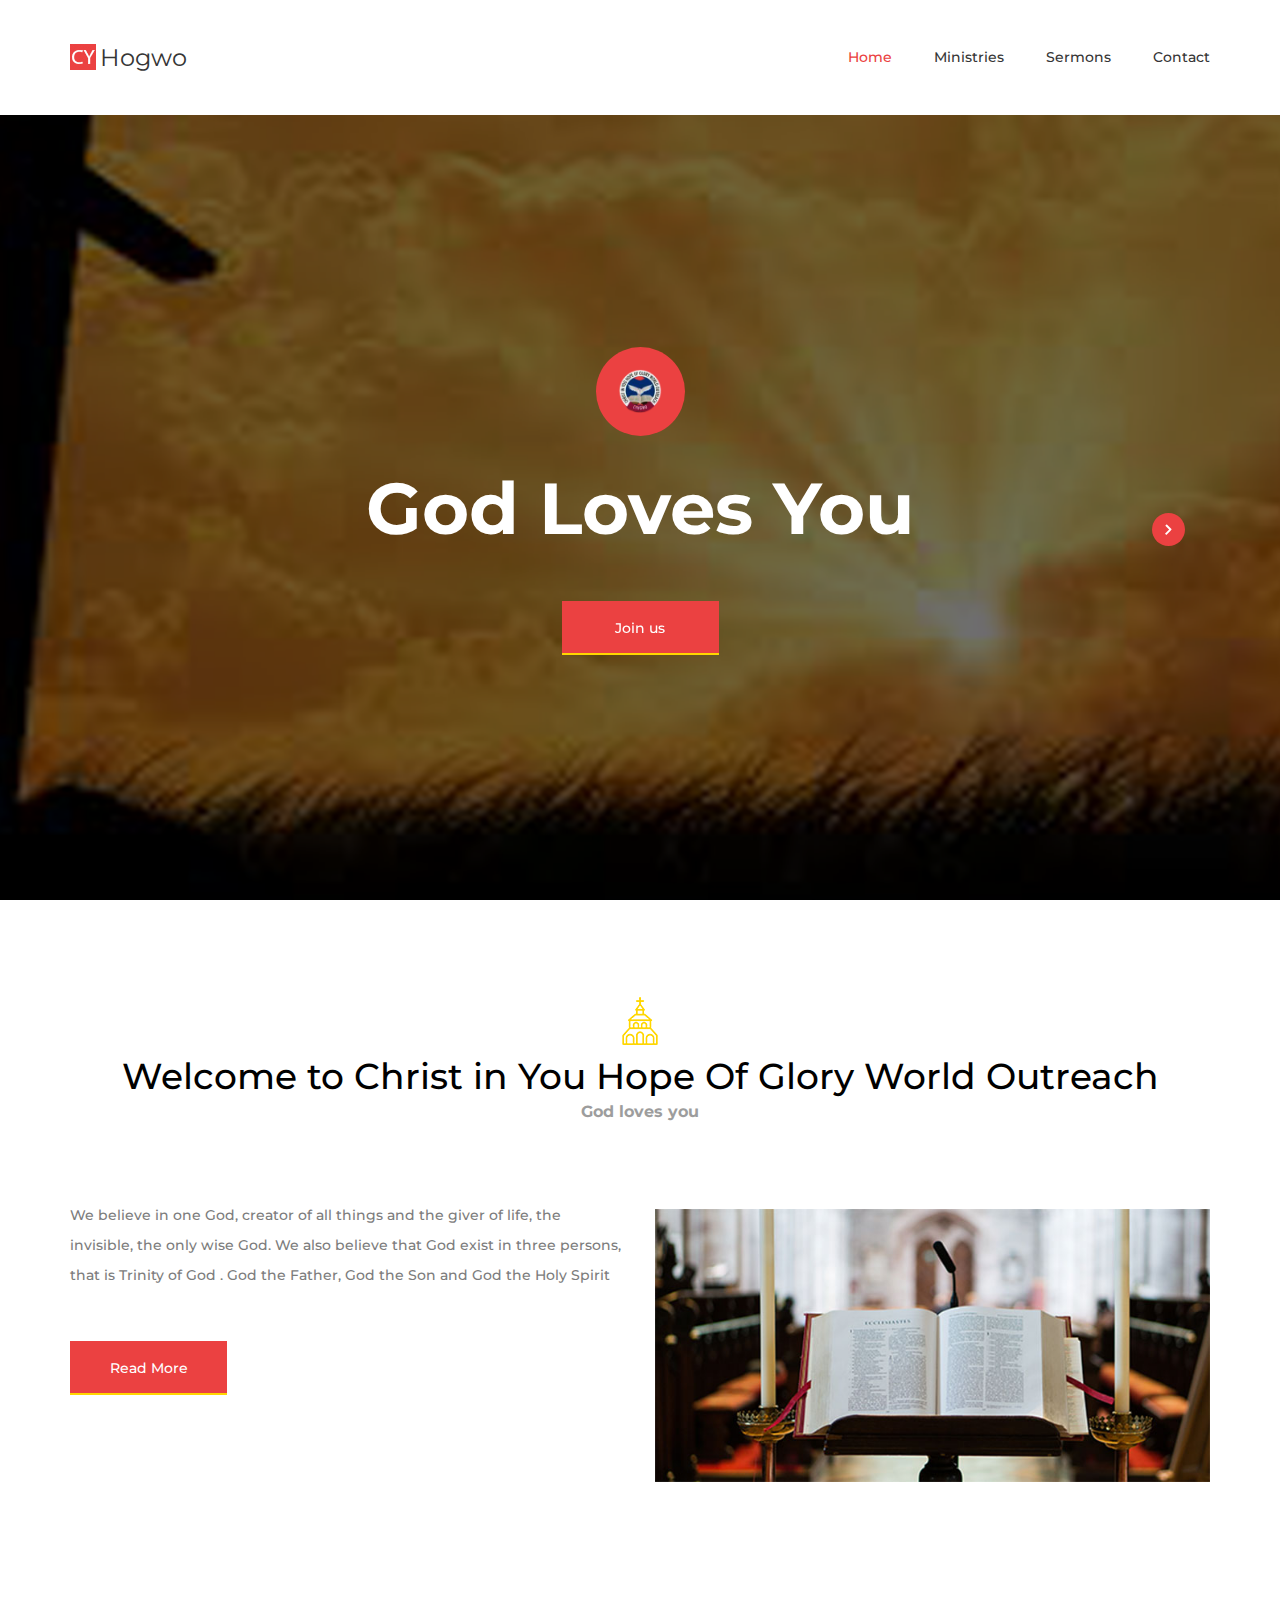
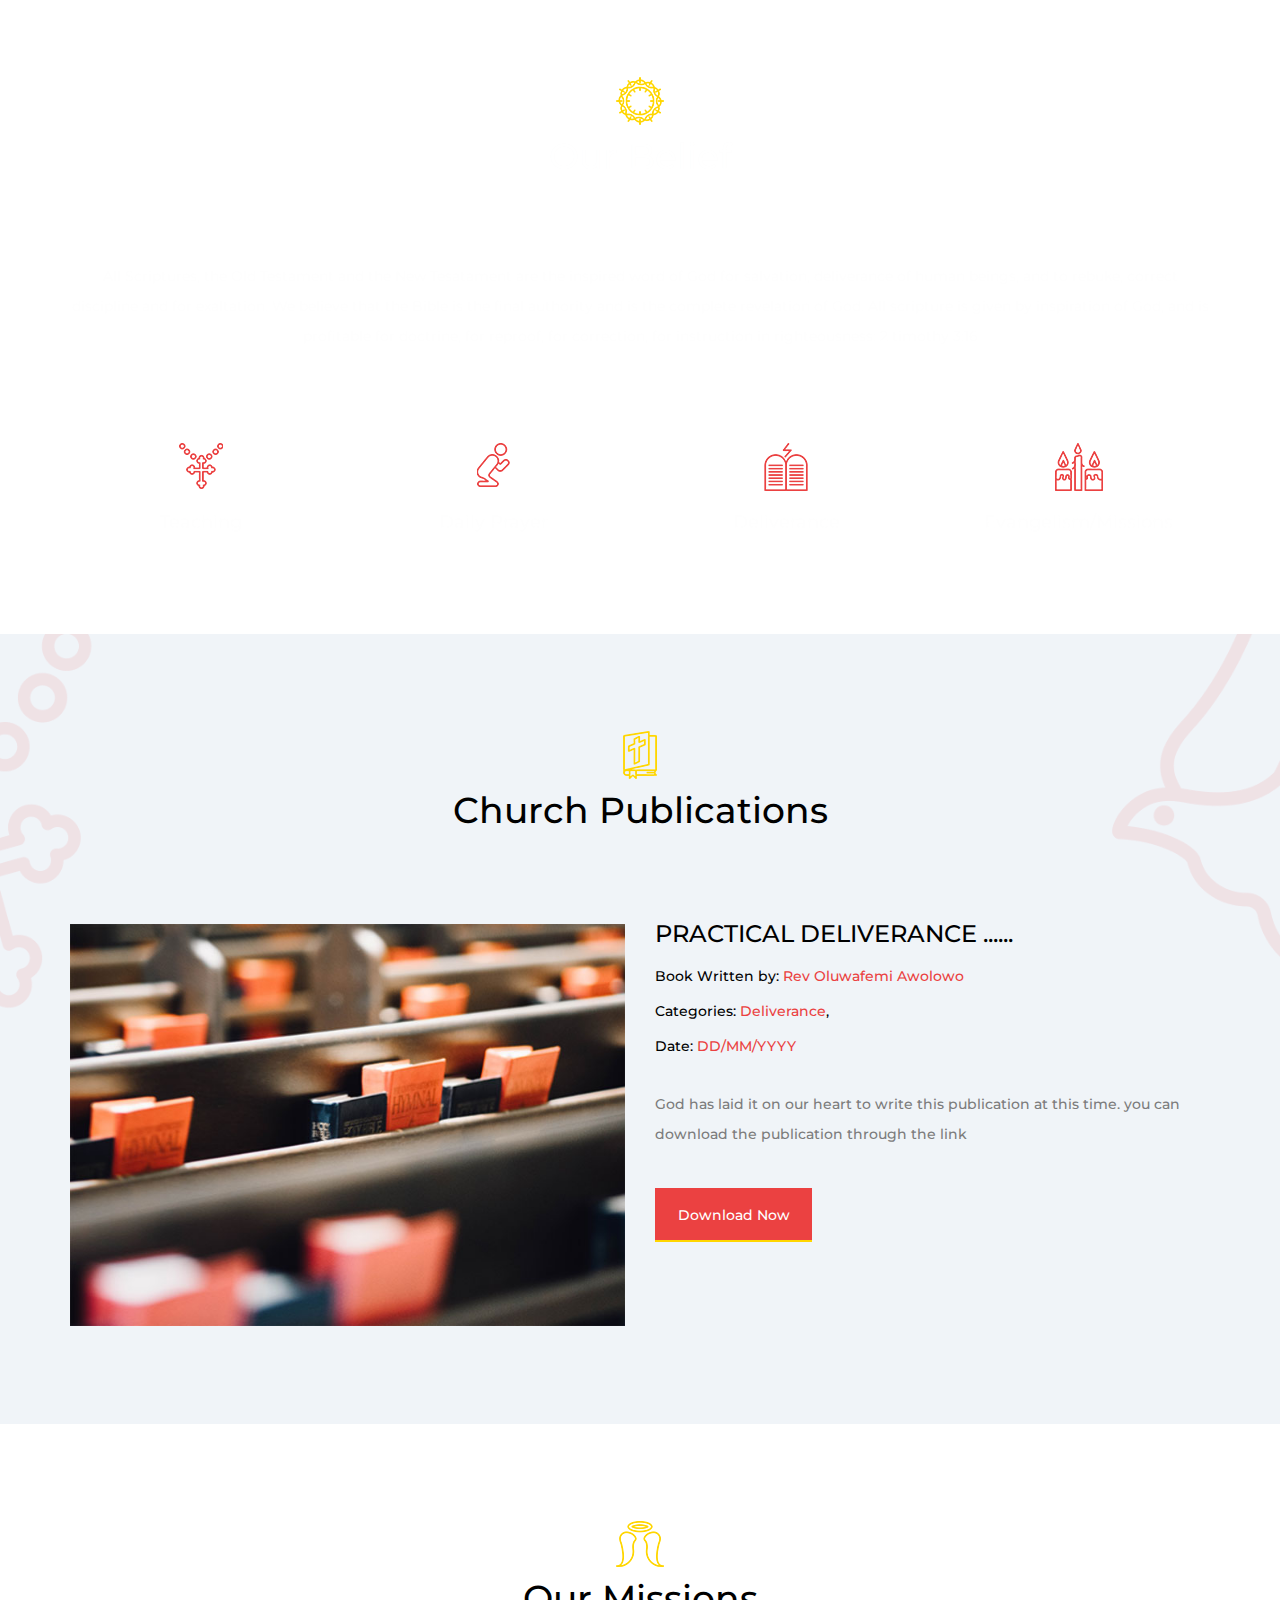
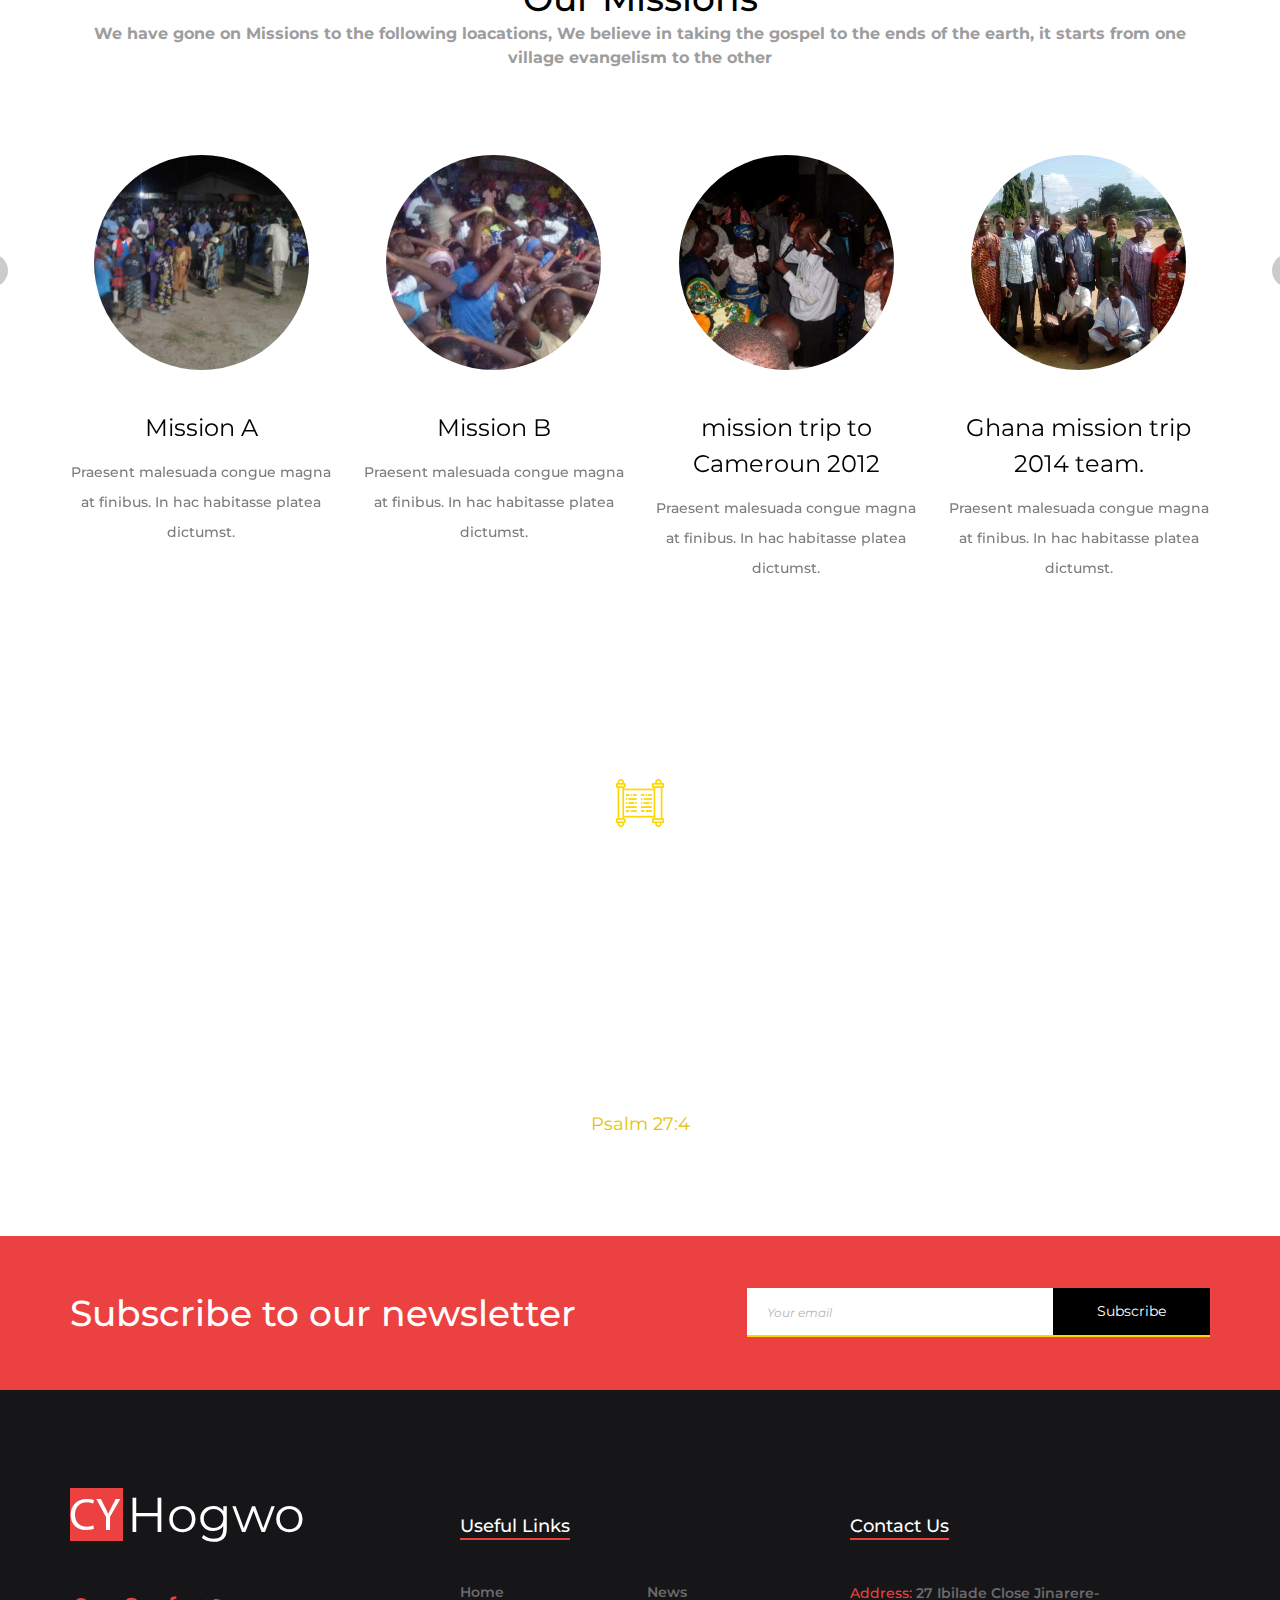
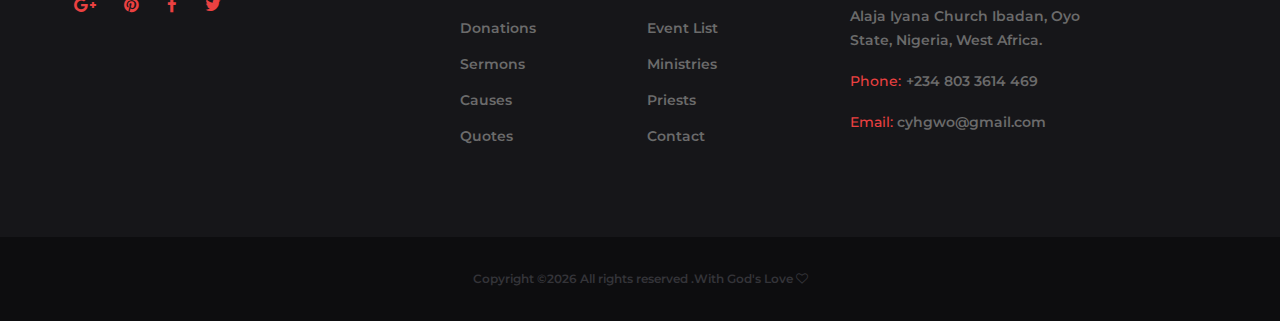
==== commit 987cb23e: "missions pictures added" ====
--- a/index.html
+++ b/index.html
@@ -206,7 +206,7 @@
 				<div class="col">
 					<div class="section_title_container">
 						<div class="section_image"><img src="images/church_1.png" alt=""></div>
-						<div class="section_title"><h2>Welcome to Christ in You the Hope Of Glory World Outreach</h2></div>
+						<div class="section_title"><h2>Welcome to Christ in You Hope Of Glory World Outreach</h2></div>
 						<div class="section_subtitle">God loves you</div>
 					</div>
 				</div>
@@ -368,11 +368,11 @@
 					<div class="causes_slider_container">
 
 						<!-- Causes Slider -->
-						<!-- <div class="owl-carousel owl-theme causes_slider"> -->
+						<div class="owl-carousel owl-theme causes_slider">
 
 							<!-- Causes Slider Item -->
 							<div class="owl-item text-center causes_item">
-								<div class="causes_item_image"><img src="images/causes_1.jpg" alt=""></div>
+								<div class="causes_item_image"><img src="images/Mision1.png" alt=""></div>
 								<div class="causes_item_title">Mission A</div>
 								<div class="causes_item_text">
 									<p>Praesent malesuada congue magna at finibus. In hac habitasse platea dictumst.</p>
@@ -380,36 +380,36 @@
 							</div>
 
 							<!-- Causes Slider Item -->
-							<!-- <div class="owl-item text-center causes_item">
-								<div class="causes_item_image"><img src="images/causes_2.jpg" alt=""></div>
+							<div class="owl-item text-center causes_item">
+								<div class="causes_item_image"><img src="images/Mision2.png" alt=""></div>
 								<div class="causes_item_title">Mission B</div>
 								<div class="causes_item_text">
 									<p>Praesent malesuada congue magna at finibus. In hac habitasse platea dictumst.</p>
 								</div>
-							</div> -->
+							</div>
 
 							<!-- Causes Slider Item -->
-							<!-- <div class="owl-item text-center causes_item">
-								<div class="causes_item_image"><img src="images/causes_3.jpg" alt=""></div>
-								<div class="causes_item_title">Mission C</div>
+							<div class="owl-item text-center causes_item">
+								<div class="causes_item_image"><img src="images/Mision3.png" alt=""></div>
+								<div class="causes_item_title">mission trip to Cameroun 2012</div>
 								<div class="causes_item_text">
 									<p>Praesent malesuada congue magna at finibus. In hac habitasse platea dictumst.</p>
 								</div>
-							</div> -->
+							</div>
 
 							<!-- Causes Slider Item -->
-							<!-- <div class="owl-item text-center causes_item">
-								<div class="causes_item_image"><img src="images/causes_4.jpg" alt=""></div>
-								<div class="causes_item_title">Mission D</div>
+							<div class="owl-item text-center causes_item">
+								<div class="causes_item_image"><img src="images/Mision6.png" alt=""></div>
+								<div class="causes_item_title">Ghana mission trip 2014 team.</div>
 								<div class="causes_item_text">
 									<p>Praesent malesuada congue magna at finibus. In hac habitasse platea dictumst.</p>
 								</div>
-							</div> -->
-
-						<!-- </div> -->
-
-						<!-- <div class="causes_slider_nav causes_slider_prev trans_200 d-flex flex-column align-items-center justify-content-center"><img src="images/arrow_l.png" alt=""></div>
-						<div class="causes_slider_nav causes_slider_next trans_200 d-flex flex-column align-items-center justify-content-center"><img src="images/arrow_r.png" alt=""></div> -->
+							</div>
+
+						</div>
+
+						<div class="causes_slider_nav causes_slider_prev trans_200 d-flex flex-column align-items-center justify-content-center"><img src="images/arrow_l.png" alt=""></div>
+						<div class="causes_slider_nav causes_slider_next trans_200 d-flex flex-column align-items-center justify-content-center"><img src="images/arrow_r.png" alt=""></div>
 					</div>
 				</div>
 			</div>
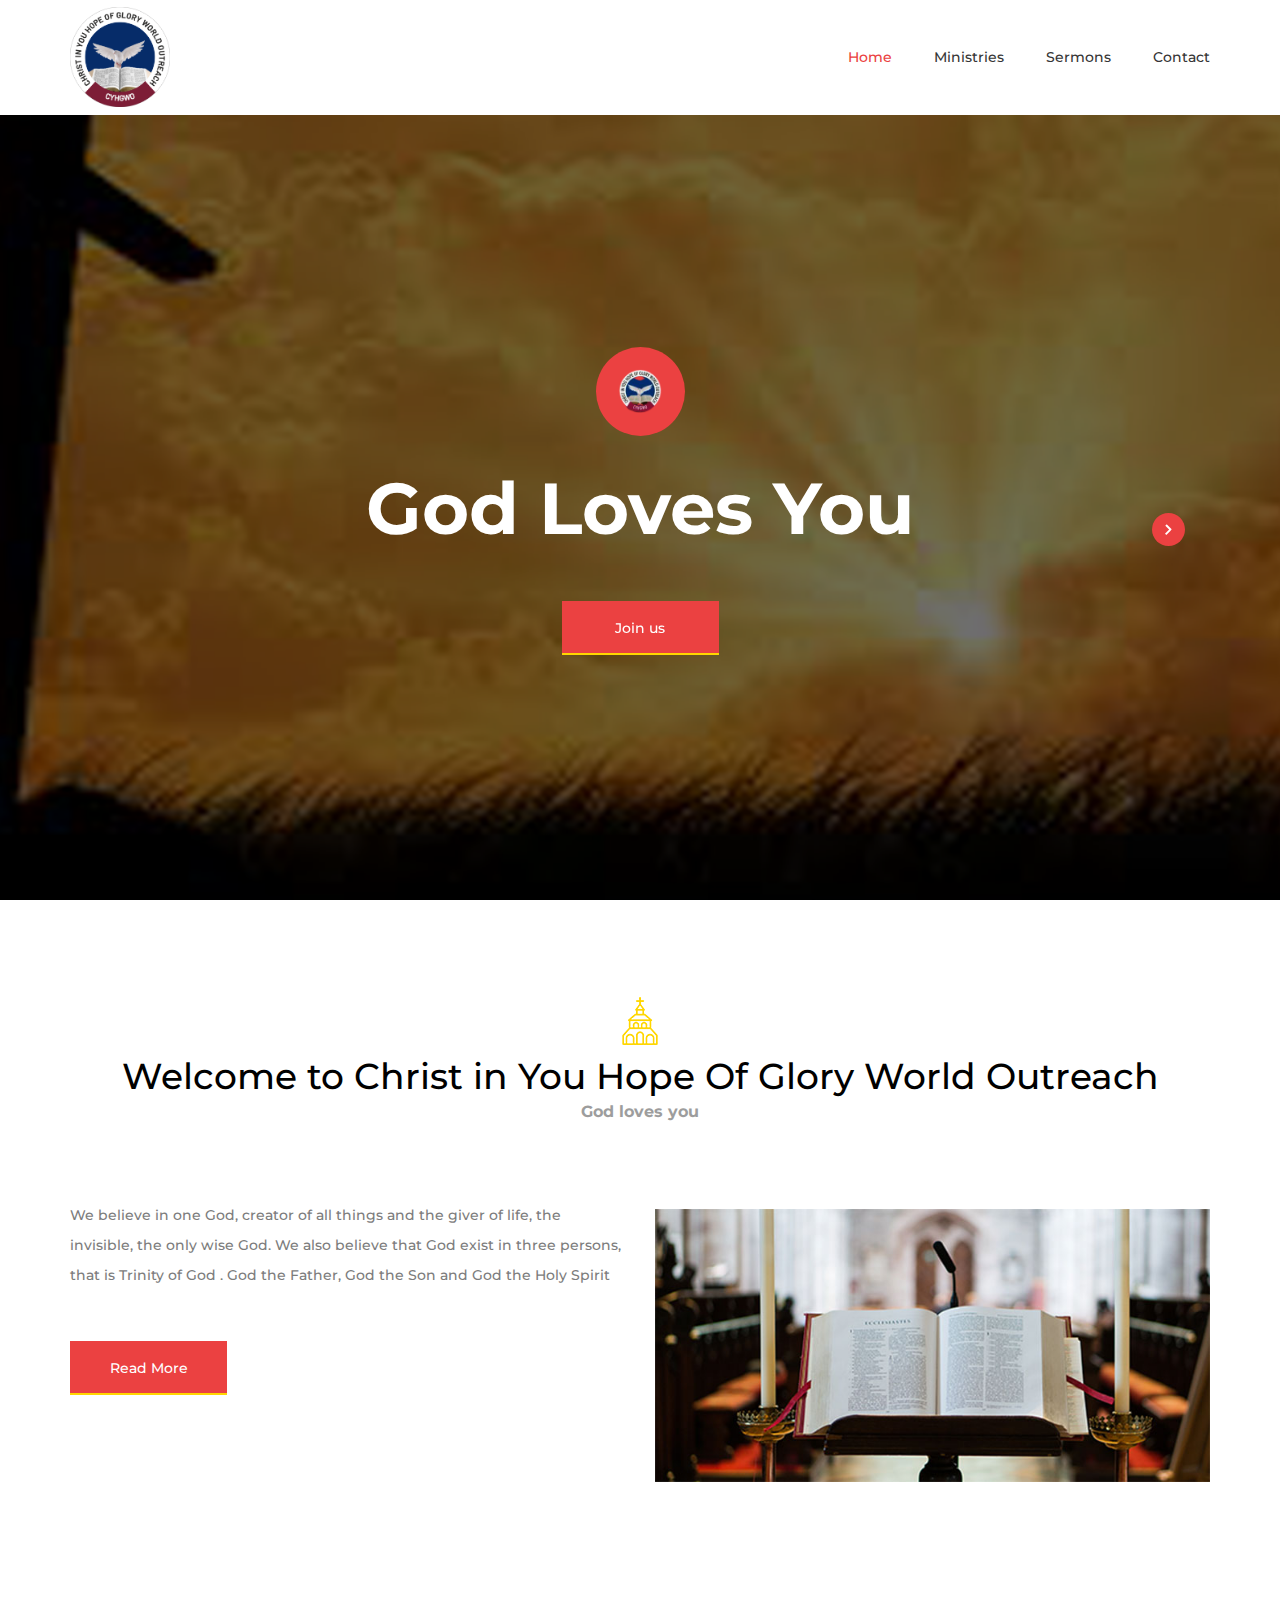
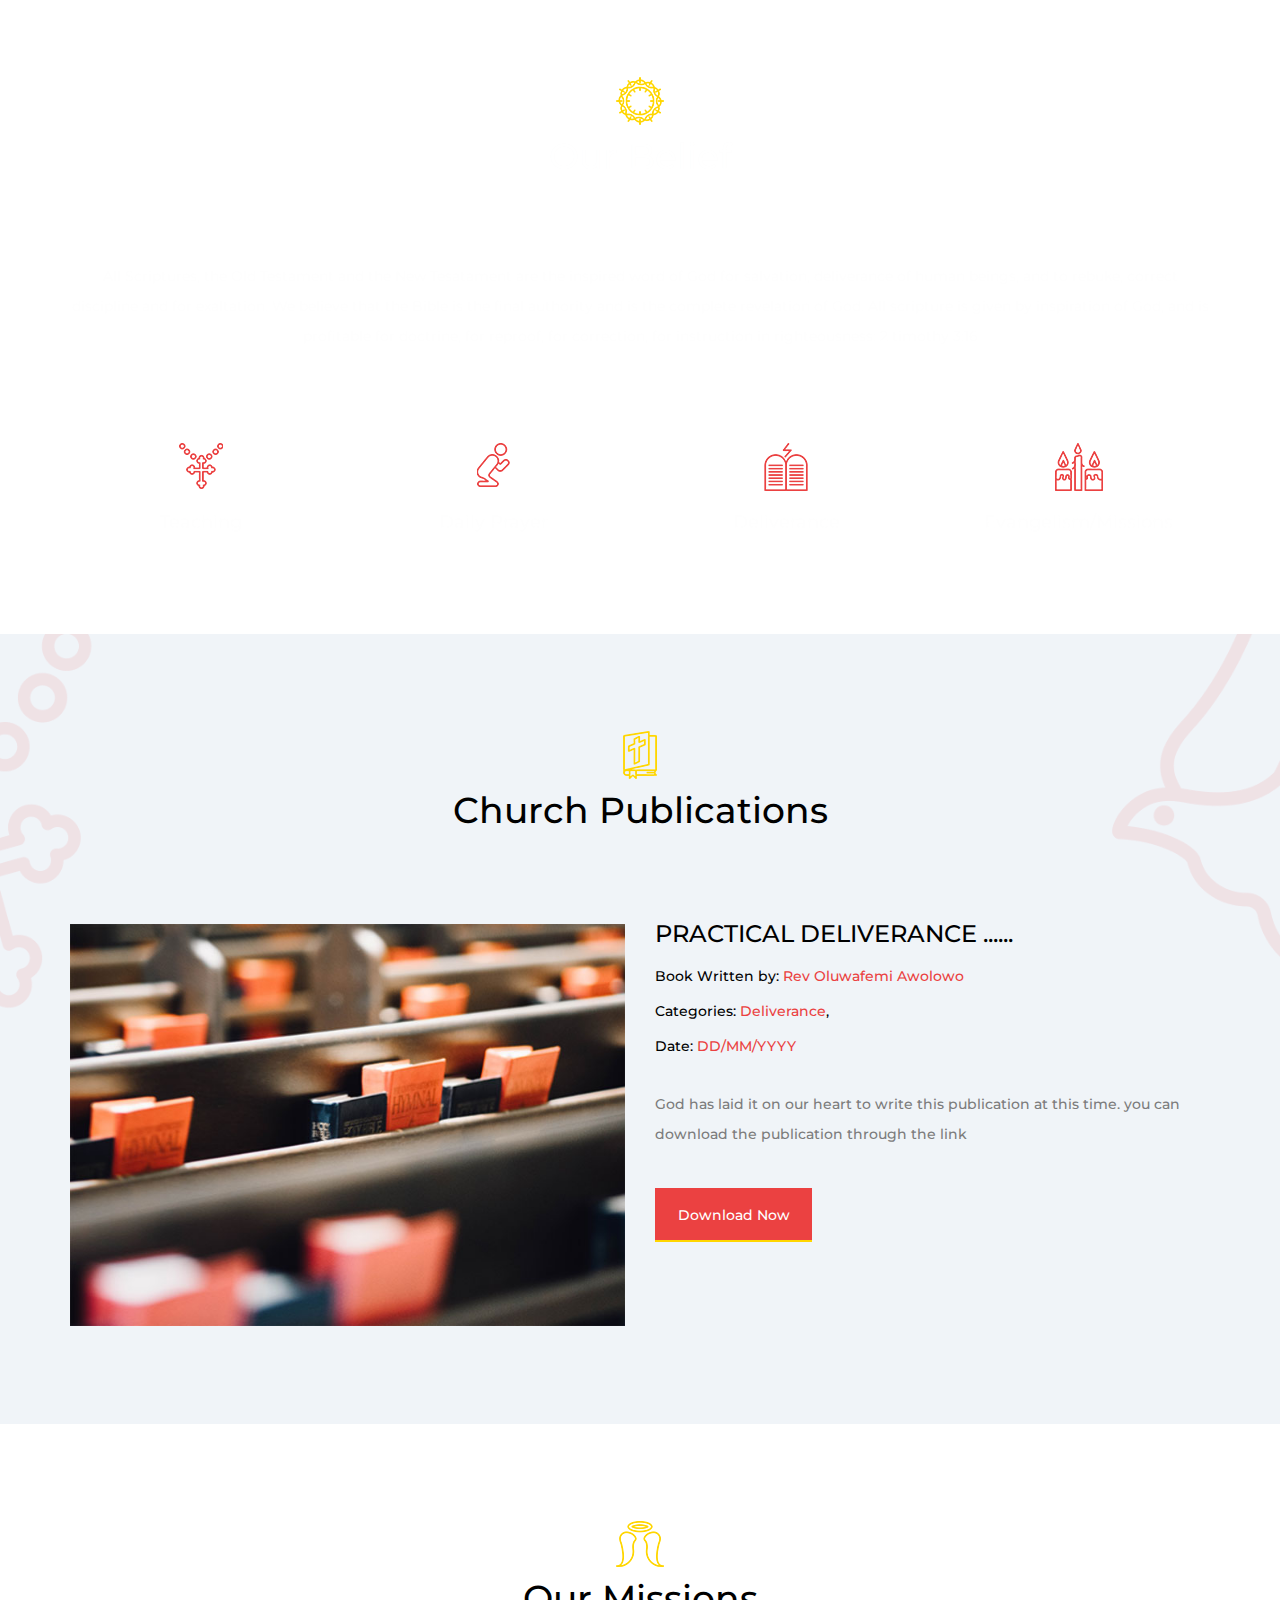
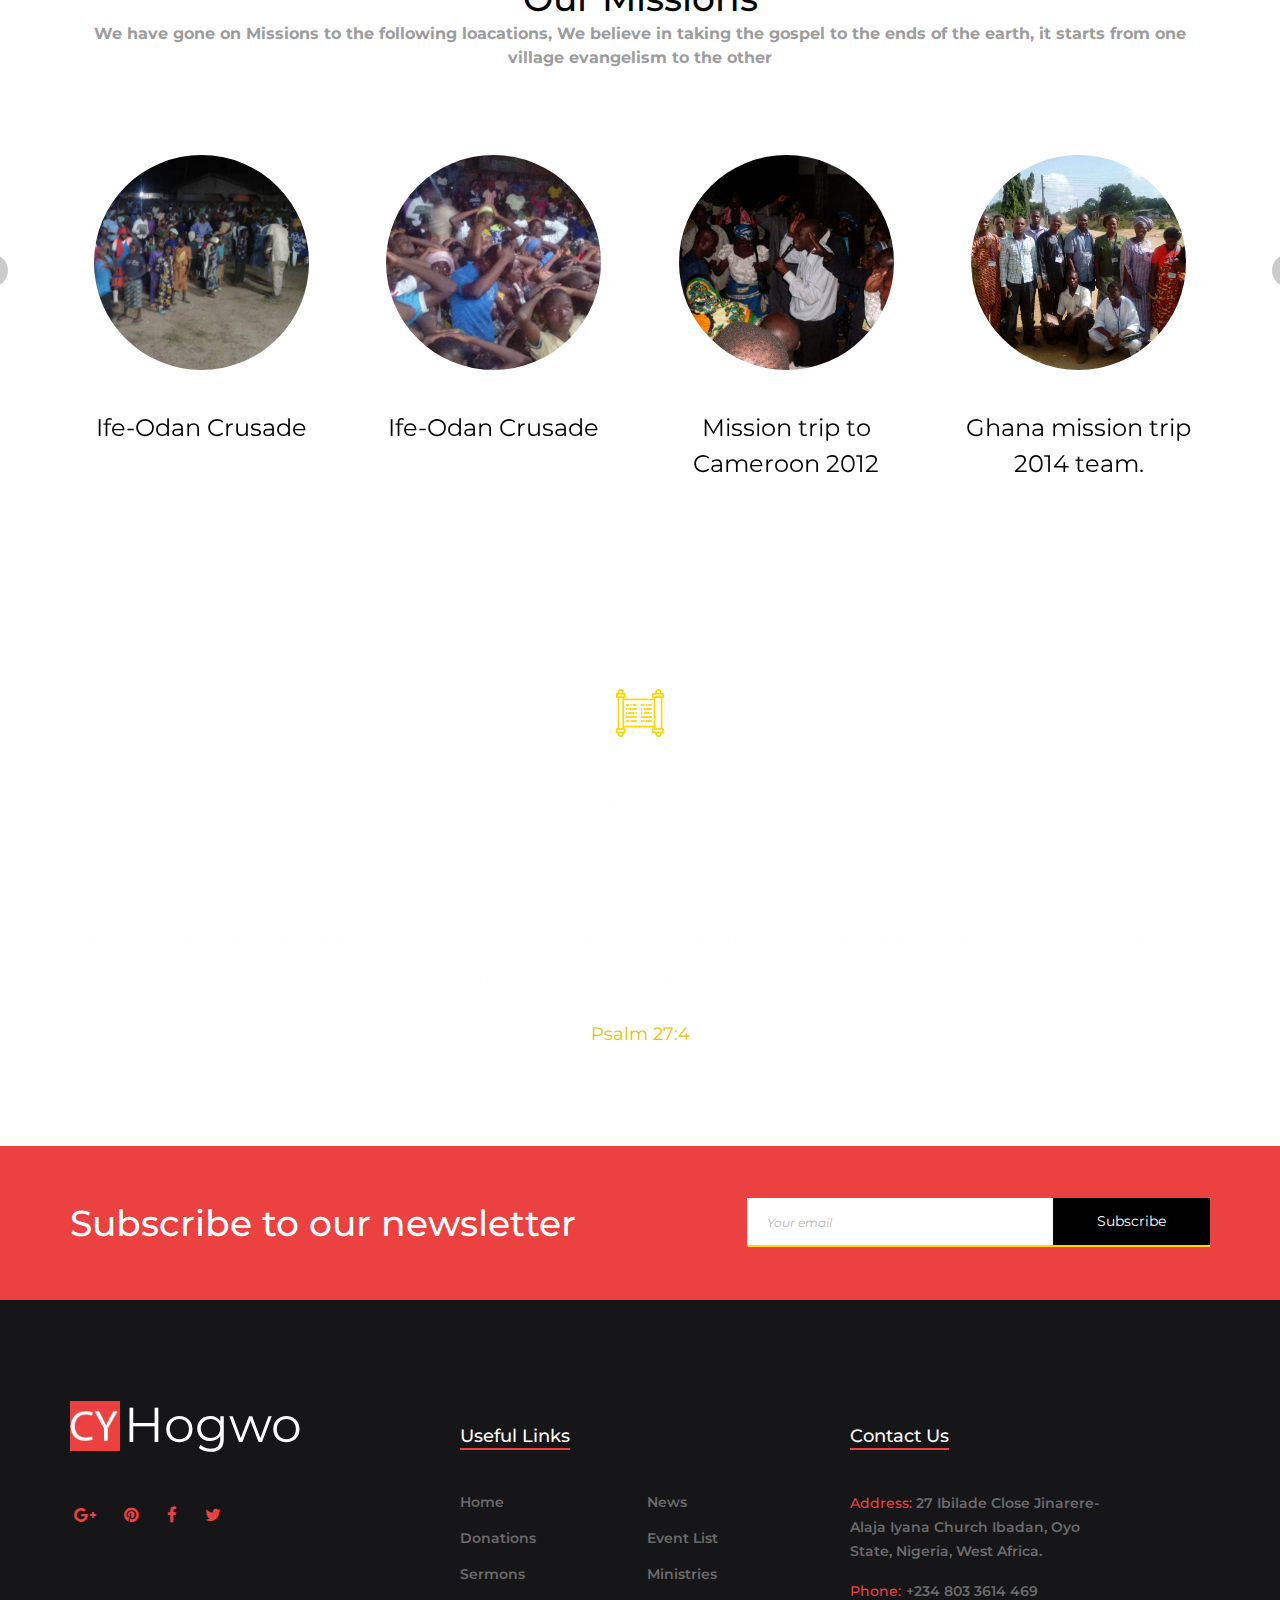
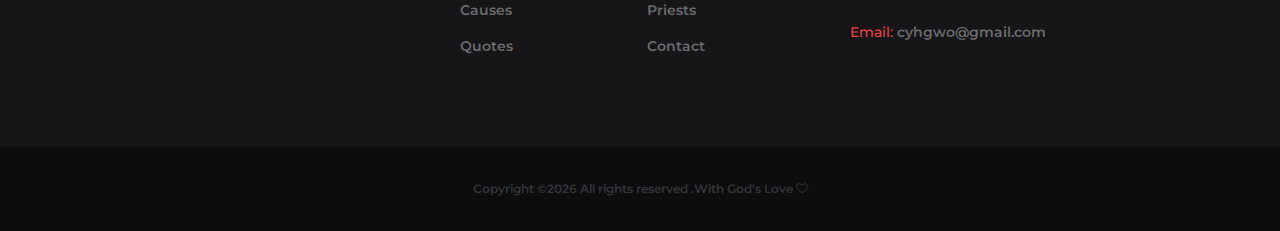
==== commit 9e880b1d: "changes added" ====
--- a/index.html
+++ b/index.html
@@ -4,7 +4,7 @@
 <title>Church</title>
 <meta charset="utf-8">
 <meta http-equiv="X-UA-Compatible" content="IE=edge">
-<meta name="description" content="Demo project">
+<meta name="description" content="Christ in You Hope of Glory World Outreach">
 <meta name="viewport" content="width=device-width, initial-scale=1">
 <link rel="stylesheet" type="text/css" href="styles/bootstrap4/bootstrap.min.css">
 <link href="plugins/font-awesome-4.7.0/css/font-awesome.min.css" rel="stylesheet" type="text/css">
@@ -70,8 +70,8 @@
 								<div class="logo">
 									<a href="#">
 										
-										<img src="images/logo.jpg" alt="">
-										<span>Hogwo</span>
+										<img src="images/cyLogo.png" alt="">
+										<!-- <span>Hogwo</span> -->
 									</a>
 								</div>
 							</div>
@@ -84,7 +84,7 @@
 										<li><a href="ministries.html">Ministries</a></li>
 										<li><a href="#">Sermons</a></li>
 										<!-- <li><a href="#">Blog</a></li> -->
-										<li><a href="#">Contact</a></li>
+										<li><a href="contact.html">Contact</a></li>
 									</ul>
 								</nav>
 							   	<!-- <div class="search"> 
@@ -145,7 +145,7 @@
 					<li class="active"><a href="#">Home</a></li>
 					<li><a href="ministries.html">Ministries</a></li>
 					<li><a href="sermons.html">Sermons</a></li>
-					<li><a href="blog.html">Blog</a></li>
+					<!-- <li><a href="blog.html">Blog</a></li> -->
 					<li><a href="contact.html">Contact</a></li>
 				</ul>
 			</nav>
@@ -176,7 +176,7 @@
 				<div class="owl-item">
 					<div class="home_slider_background" style="background-image:url(images/background-2.png)"></div>
 					<div class="home_slider_content text-center">
-						<div class="cross_1 d-flex flex-column align-items-center justify-content-center"><img src="images/cross_1.png" alt=""></div>
+						<div class="cross_1 d-flex flex-column align-items-center justify-content-center"><img src="images/Hogwo.png" alt=""></div>
 						<h1>Jesus Christ Died for You</h1>
 						<div class="button home_slider_button"><a href="#">Contact Us</a></div>
 					</div>
@@ -186,7 +186,7 @@
 				<div class="owl-item">
 					<div class="home_slider_background" style="background-image:url(images/background-3.png)"></div>
 					<div class="home_slider_content text-center">
-						<div class="cross_1 d-flex flex-column align-items-center justify-content-center"><img src="images/cross_1.png" alt=""></div>
+						<div class="cross_1 d-flex flex-column align-items-center justify-content-center"><img src="images/Hogwo.png" alt=""></div>
 						<h1>The Holy Spirit is Your Helper</h1>
 						<div class="button home_slider_button"><a href="#">Learn More</a></div>
 					</div>
@@ -373,27 +373,27 @@
 							<!-- Causes Slider Item -->
 							<div class="owl-item text-center causes_item">
 								<div class="causes_item_image"><img src="images/Mision1.png" alt=""></div>
-								<div class="causes_item_title">Mission A</div>
+								<div class="causes_item_title">Ife-Odan Crusade</div>
 								<div class="causes_item_text">
-									<p>Praesent malesuada congue magna at finibus. In hac habitasse platea dictumst.</p>
+									<!-- <p>Praesent malesuada congue magna at finibus. In hac habitasse platea dictumst.</p> -->
 								</div>
 							</div>
 
 							<!-- Causes Slider Item -->
 							<div class="owl-item text-center causes_item">
 								<div class="causes_item_image"><img src="images/Mision2.png" alt=""></div>
-								<div class="causes_item_title">Mission B</div>
+								<div class="causes_item_title">Ife-Odan Crusade</div>
 								<div class="causes_item_text">
-									<p>Praesent malesuada congue magna at finibus. In hac habitasse platea dictumst.</p>
+									<!-- <p>Praesent malesuada congue magna at finibus. In hac habitasse platea dictumst.</p> -->
 								</div>
 							</div>
 
 							<!-- Causes Slider Item -->
 							<div class="owl-item text-center causes_item">
 								<div class="causes_item_image"><img src="images/Mision3.png" alt=""></div>
-								<div class="causes_item_title">mission trip to Cameroun 2012</div>
+								<div class="causes_item_title">Mission trip to Cameroon 2012</div>
 								<div class="causes_item_text">
-									<p>Praesent malesuada congue magna at finibus. In hac habitasse platea dictumst.</p>
+									<!-- <p>Praesent malesuada congue magna at finibus. In hac habitasse platea dictumst.</p> -->
 								</div>
 							</div>
 
@@ -402,7 +402,7 @@
 								<div class="causes_item_image"><img src="images/Mision6.png" alt=""></div>
 								<div class="causes_item_title">Ghana mission trip 2014 team.</div>
 								<div class="causes_item_text">
-									<p>Praesent malesuada congue magna at finibus. In hac habitasse platea dictumst.</p>
+									<!-- <p>Praesent malesuada congue magna at finibus. In hac habitasse platea dictumst.</p> -->
 								</div>
 							</div>
 
@@ -553,7 +553,7 @@
 						<div class="logo">
 							<a href="#">
 								
-								<img src="images/logo-large.png" alt="">
+								<img src="images/logo-large.png" class="footer_img" alt="">
 								<span>Hogwo</span>
 							</a>
 						</div>
--- a/styles/main_styles.css
+++ b/styles/main_styles.css
@@ -420,7 +420,11 @@
 .logo a img
 {
 	display: inline-block;
-	vertical-align: text-bottom;
+	vertical-align: text-bottom; 
+	width:100px;
+}
+.footer_img{
+	width:50px!important;
 }
 
 /*********************************
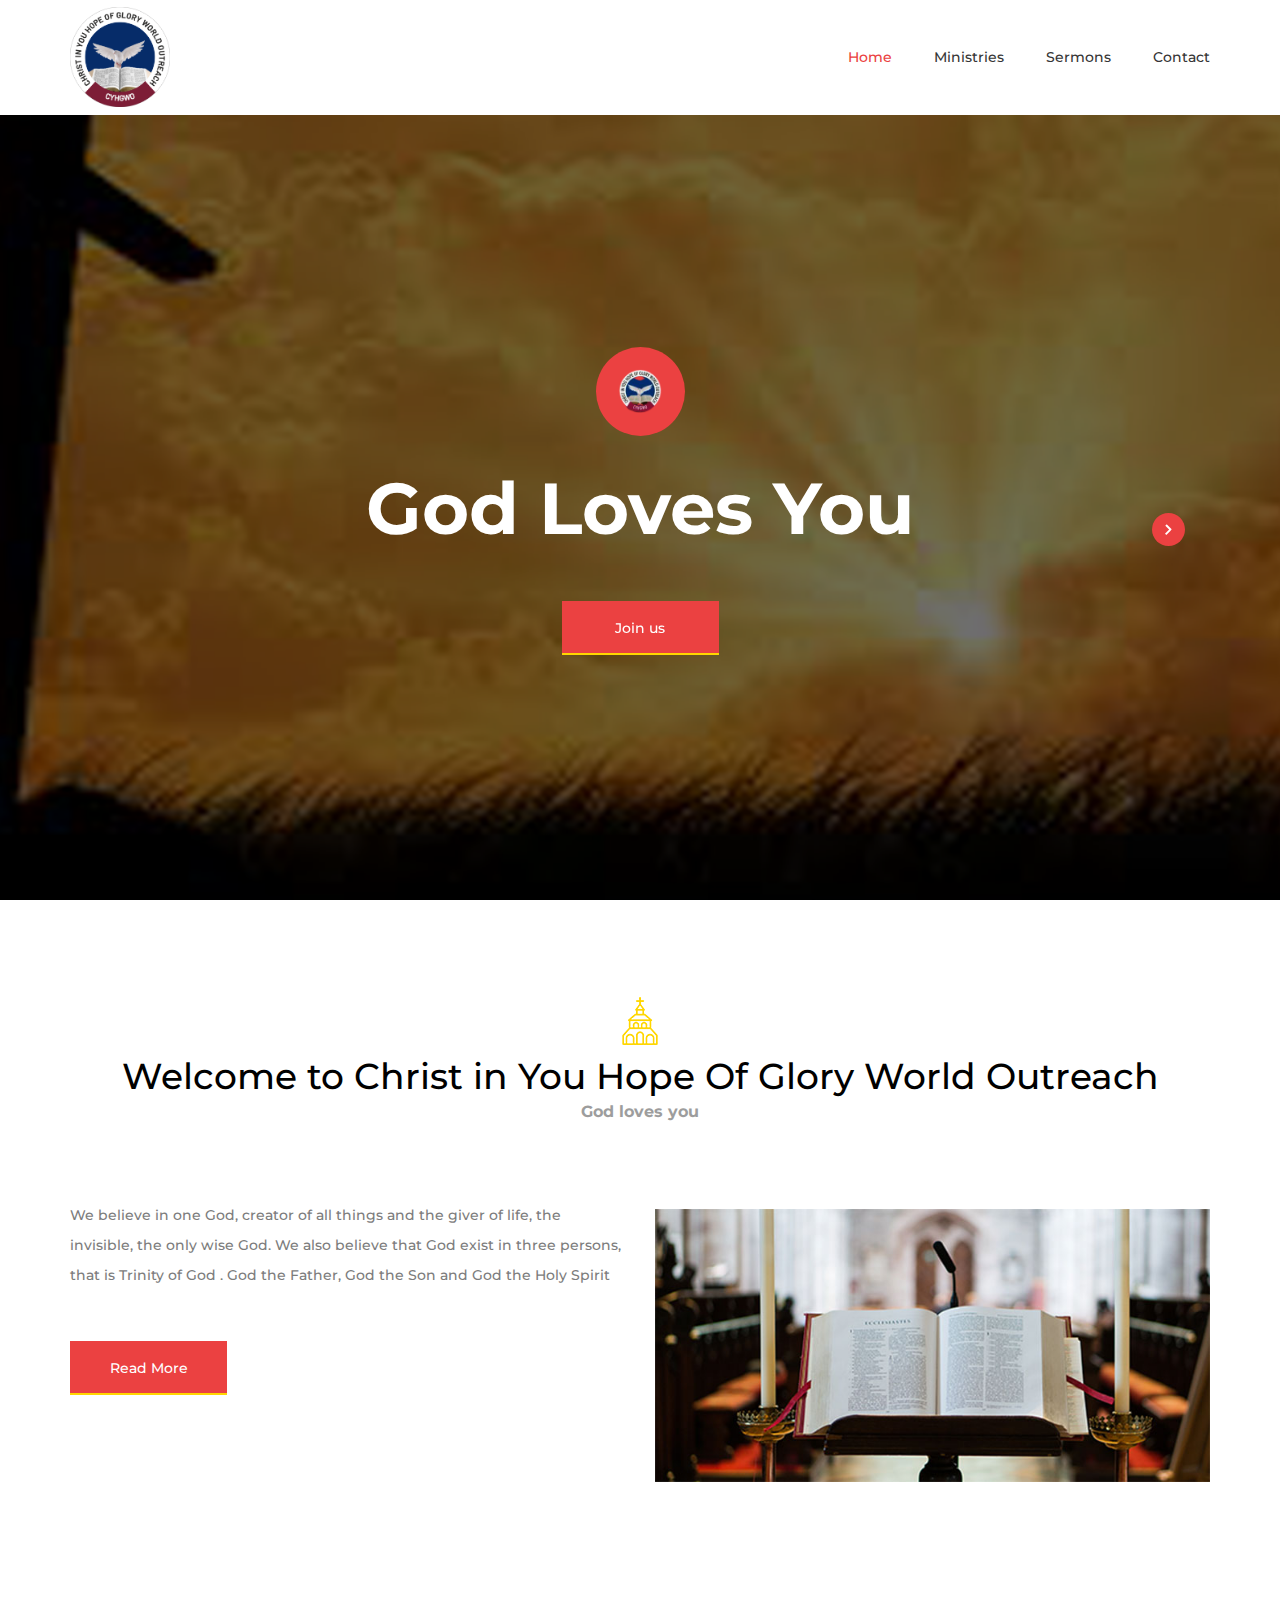
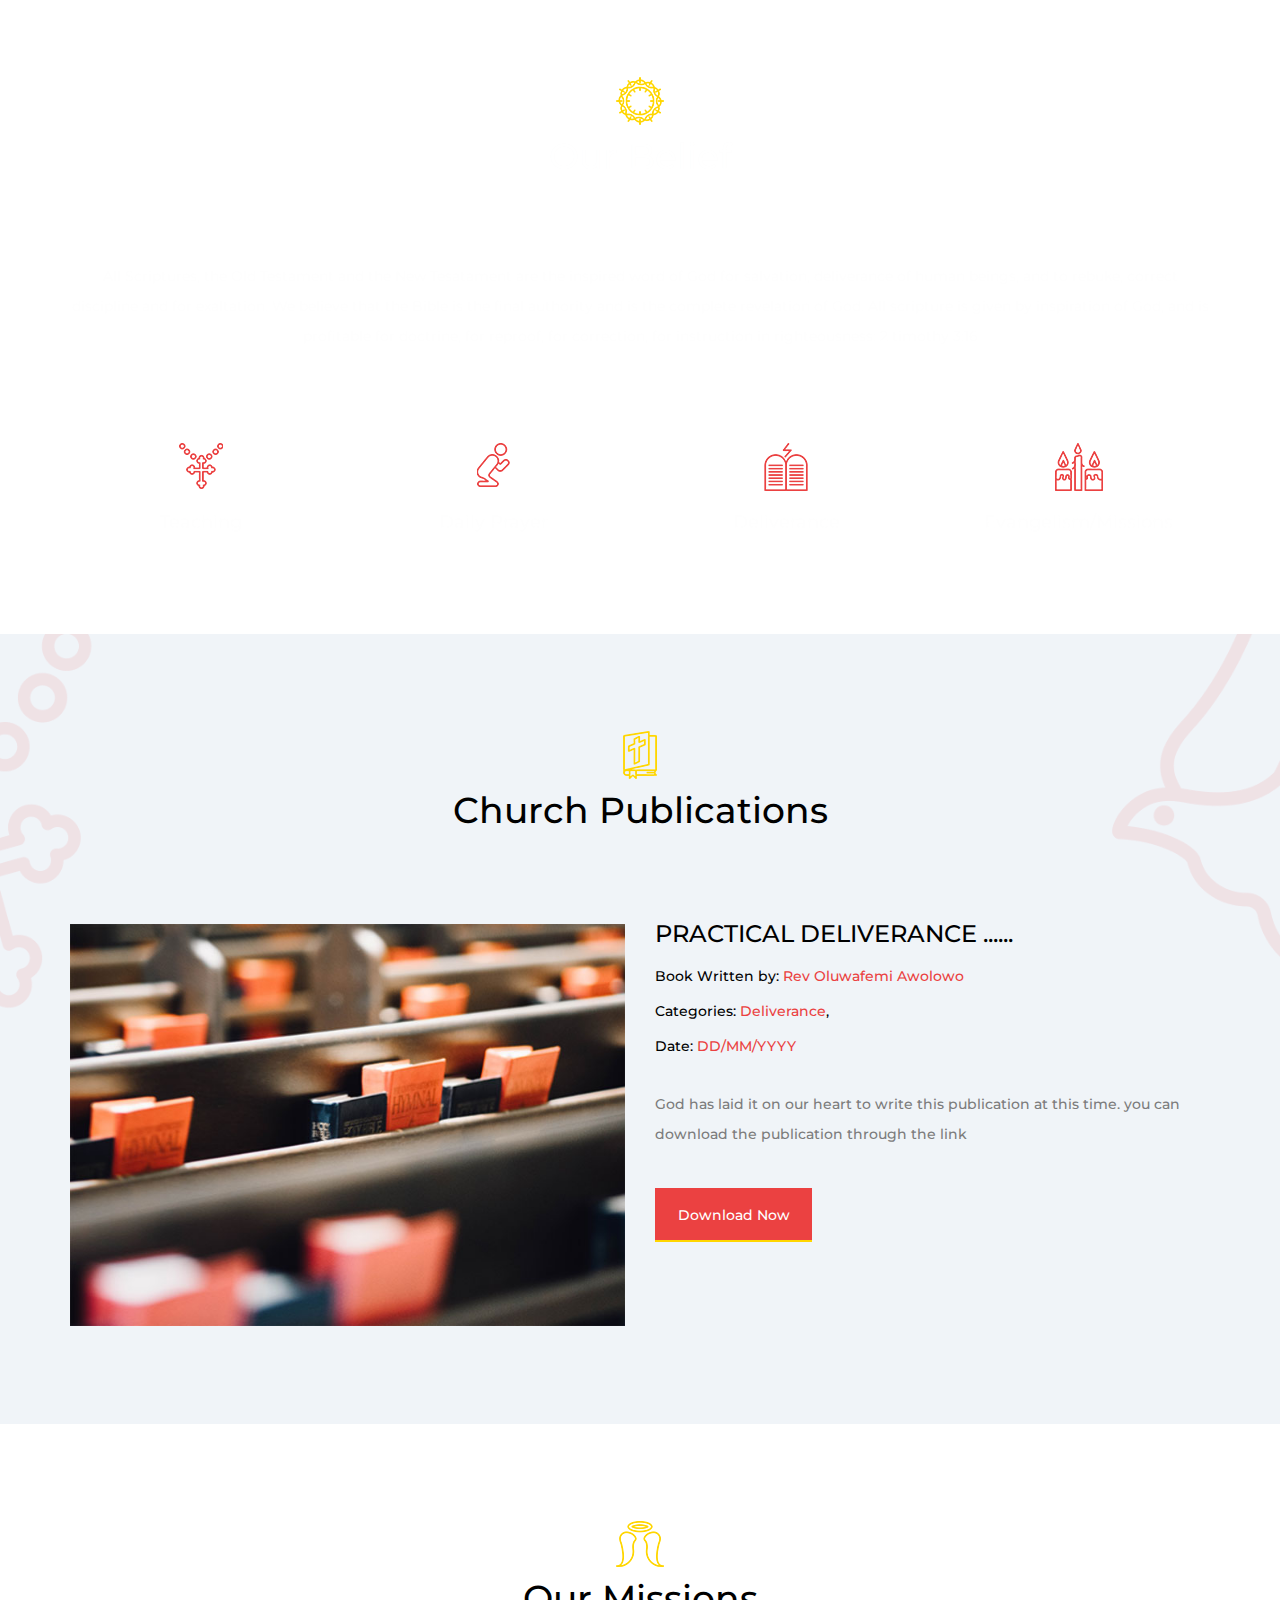
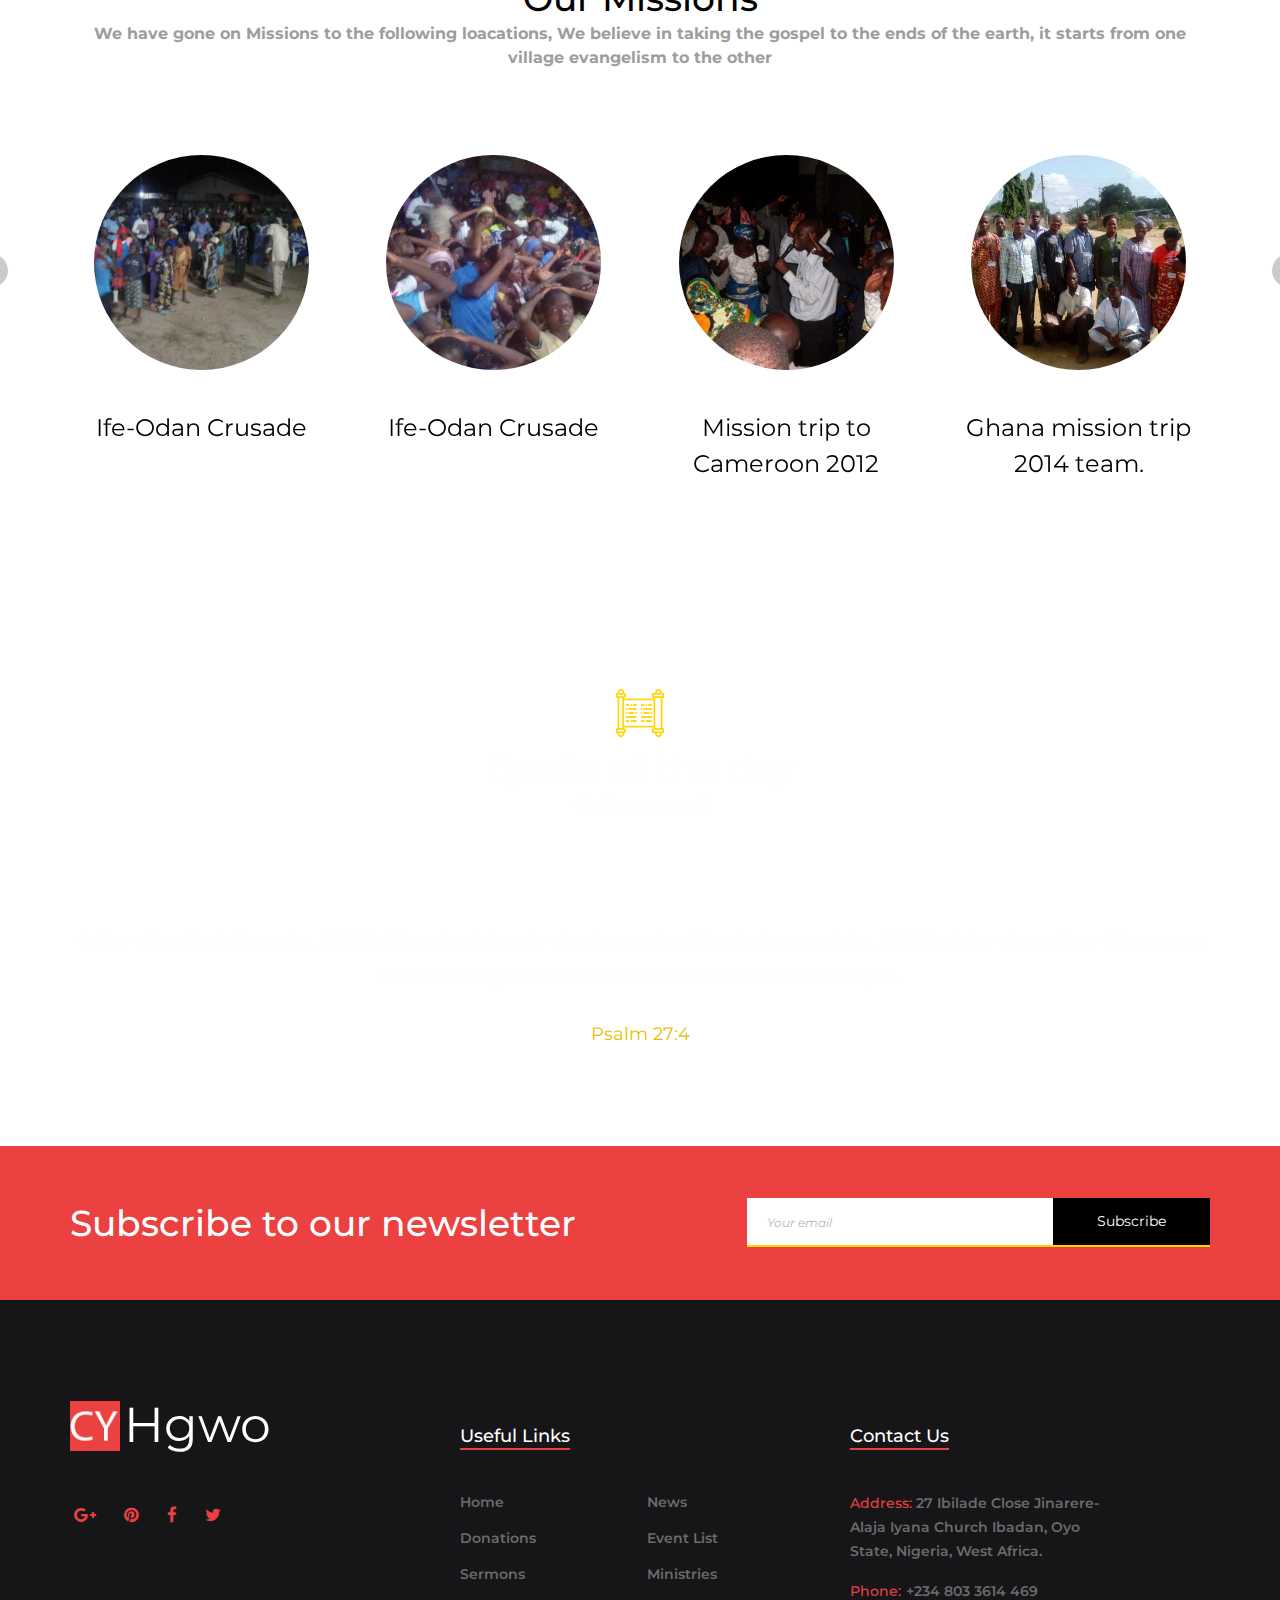
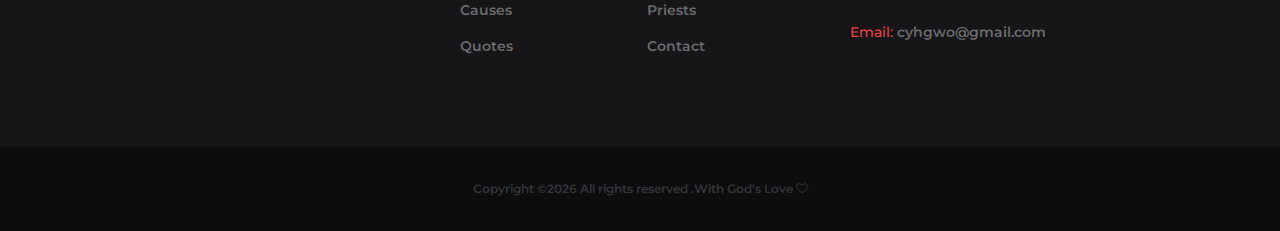
==== commit 9e3098cc: "logo icon text changed" ====
--- a/index.html
+++ b/index.html
@@ -554,7 +554,7 @@
 							<a href="#">
 								
 								<img src="images/logo-large.png" class="footer_img" alt="">
-								<span>Hogwo</span>
+								<span>Hgwo</span>
 							</a>
 						</div>
 						<!-- <div class="logo_subtitle">Church template</div> -->
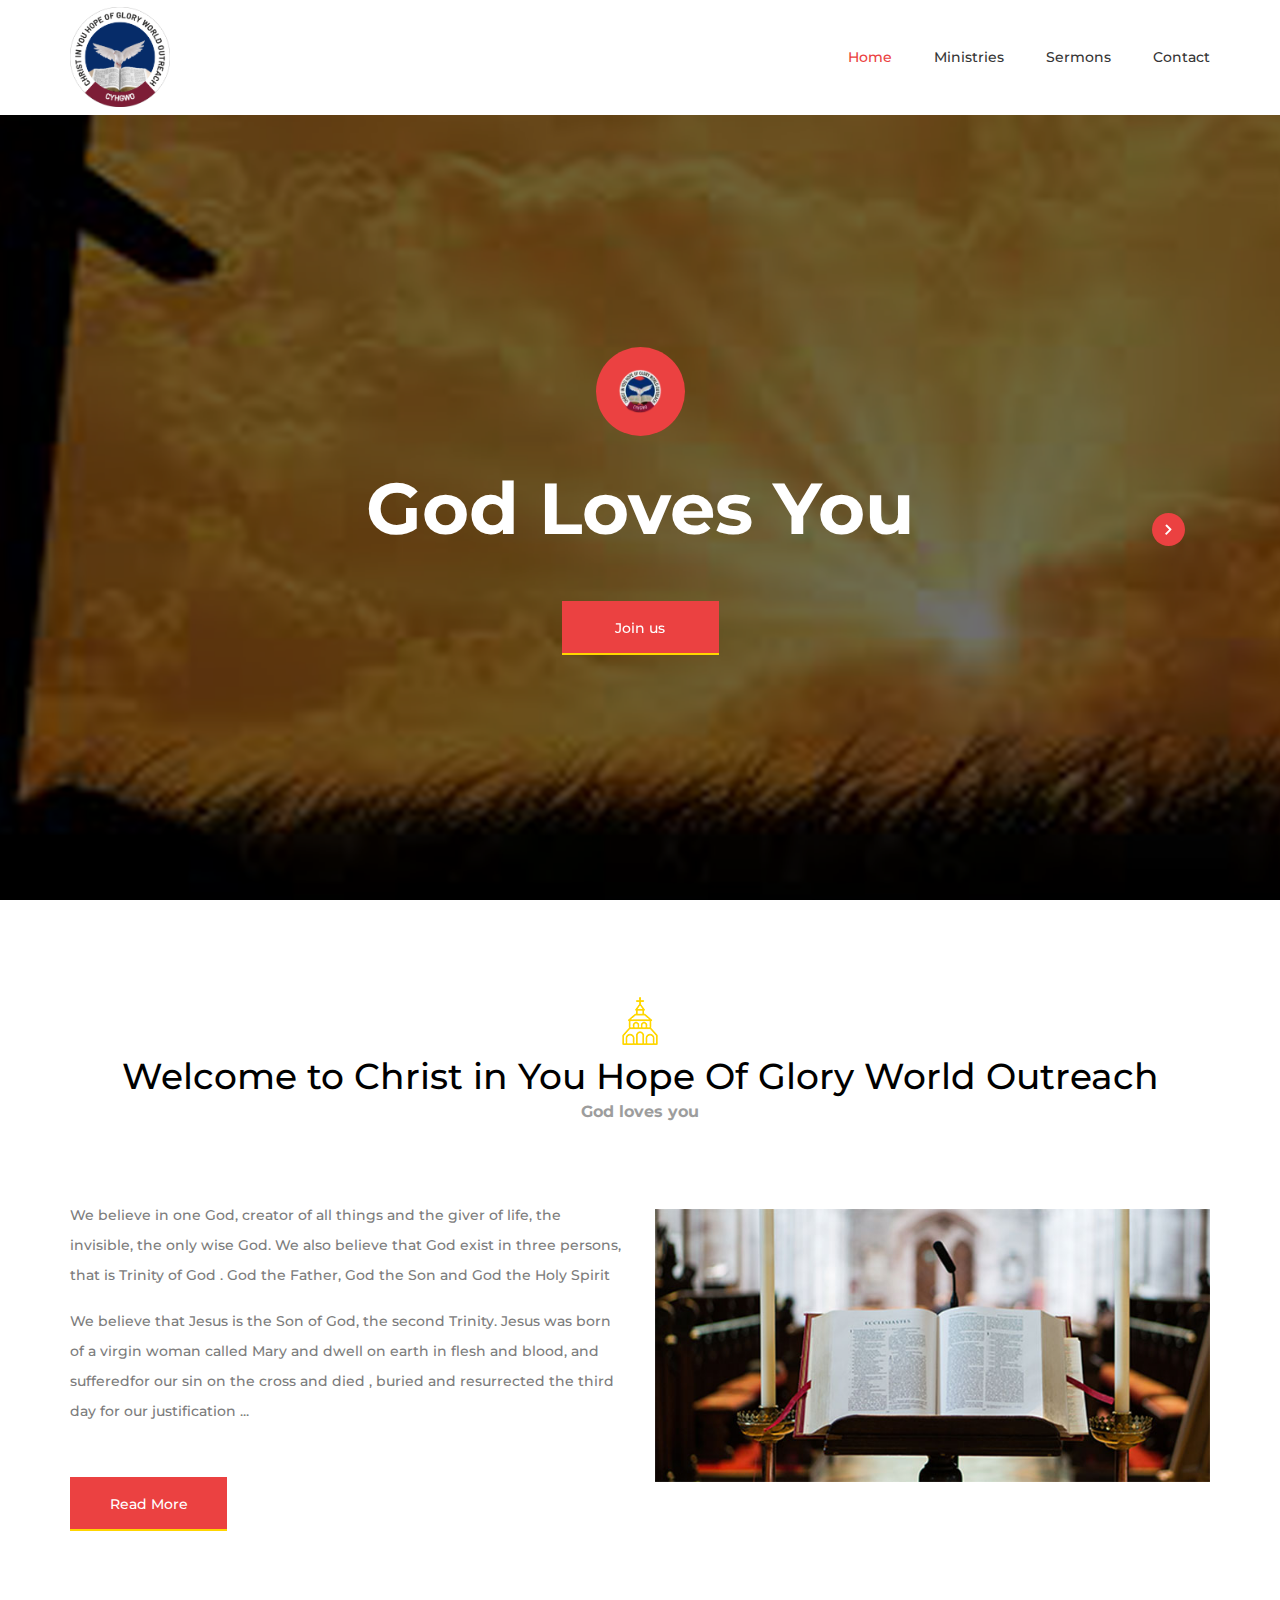
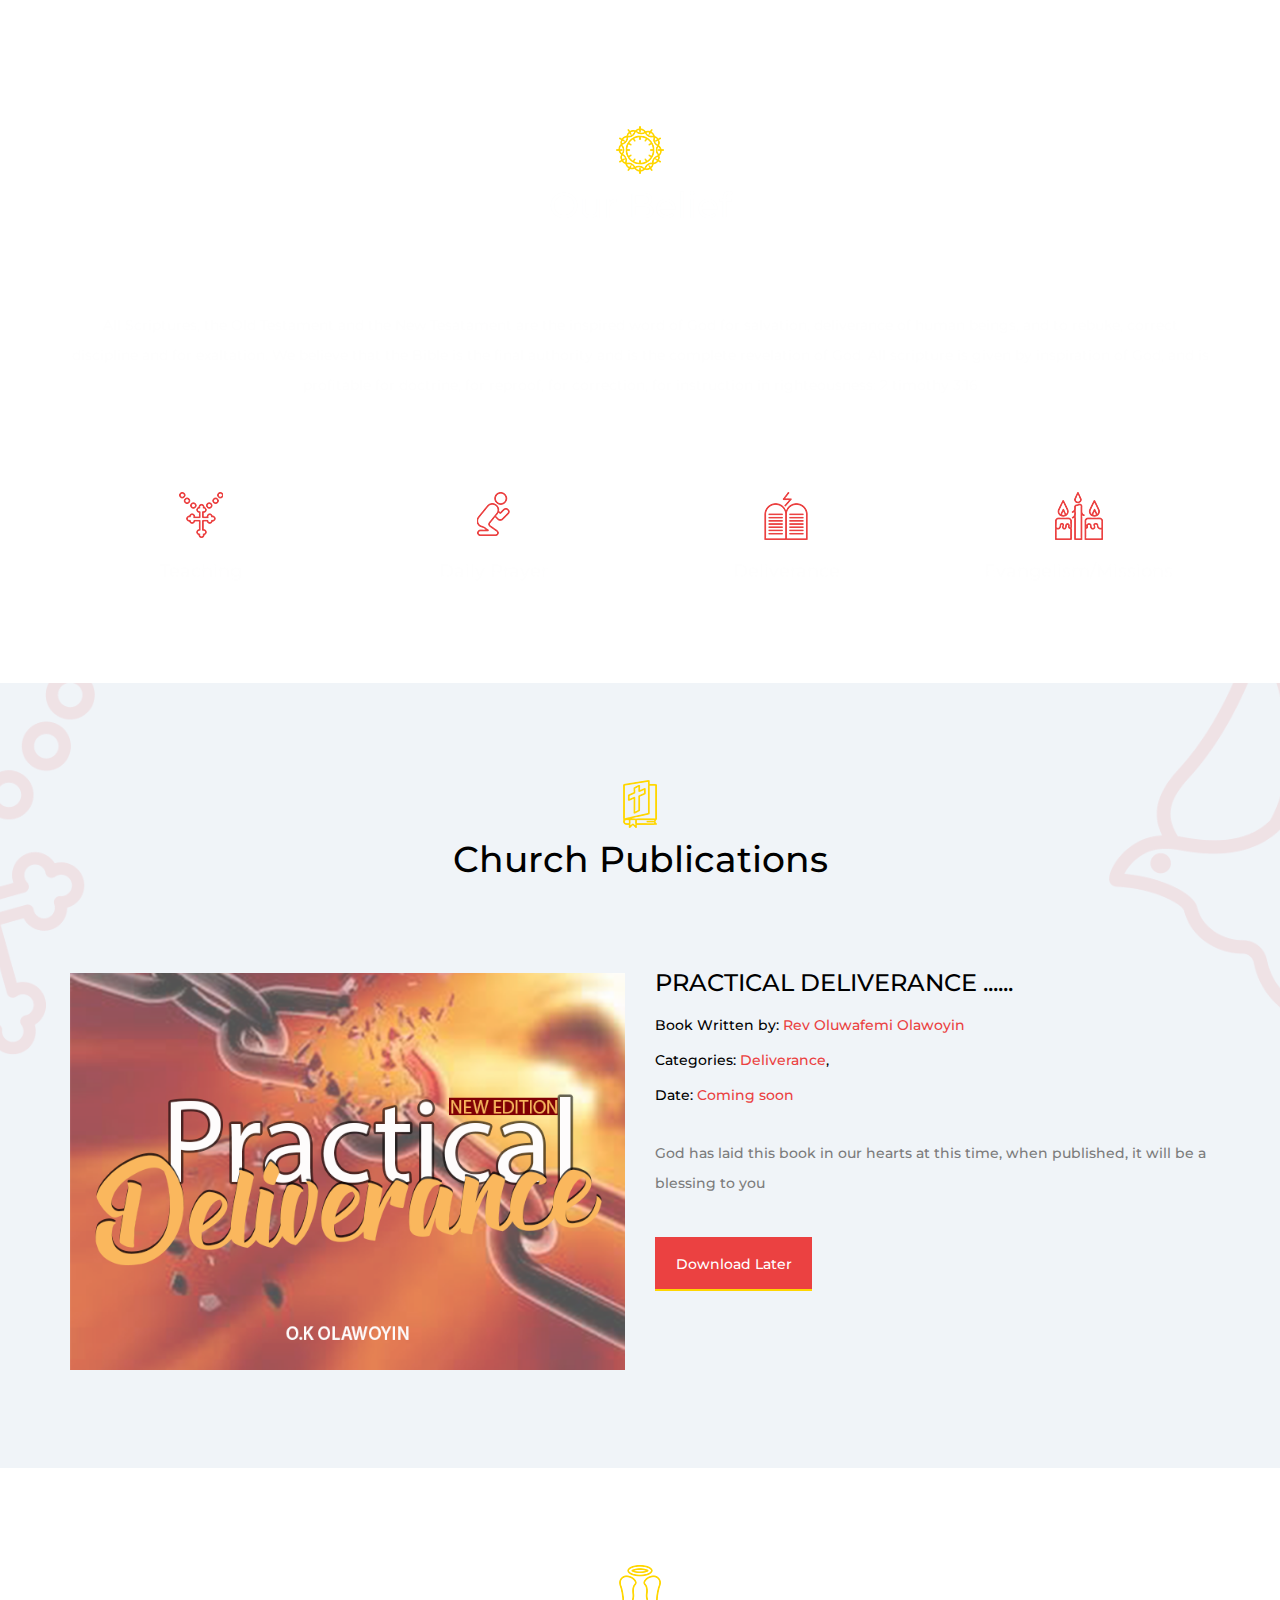
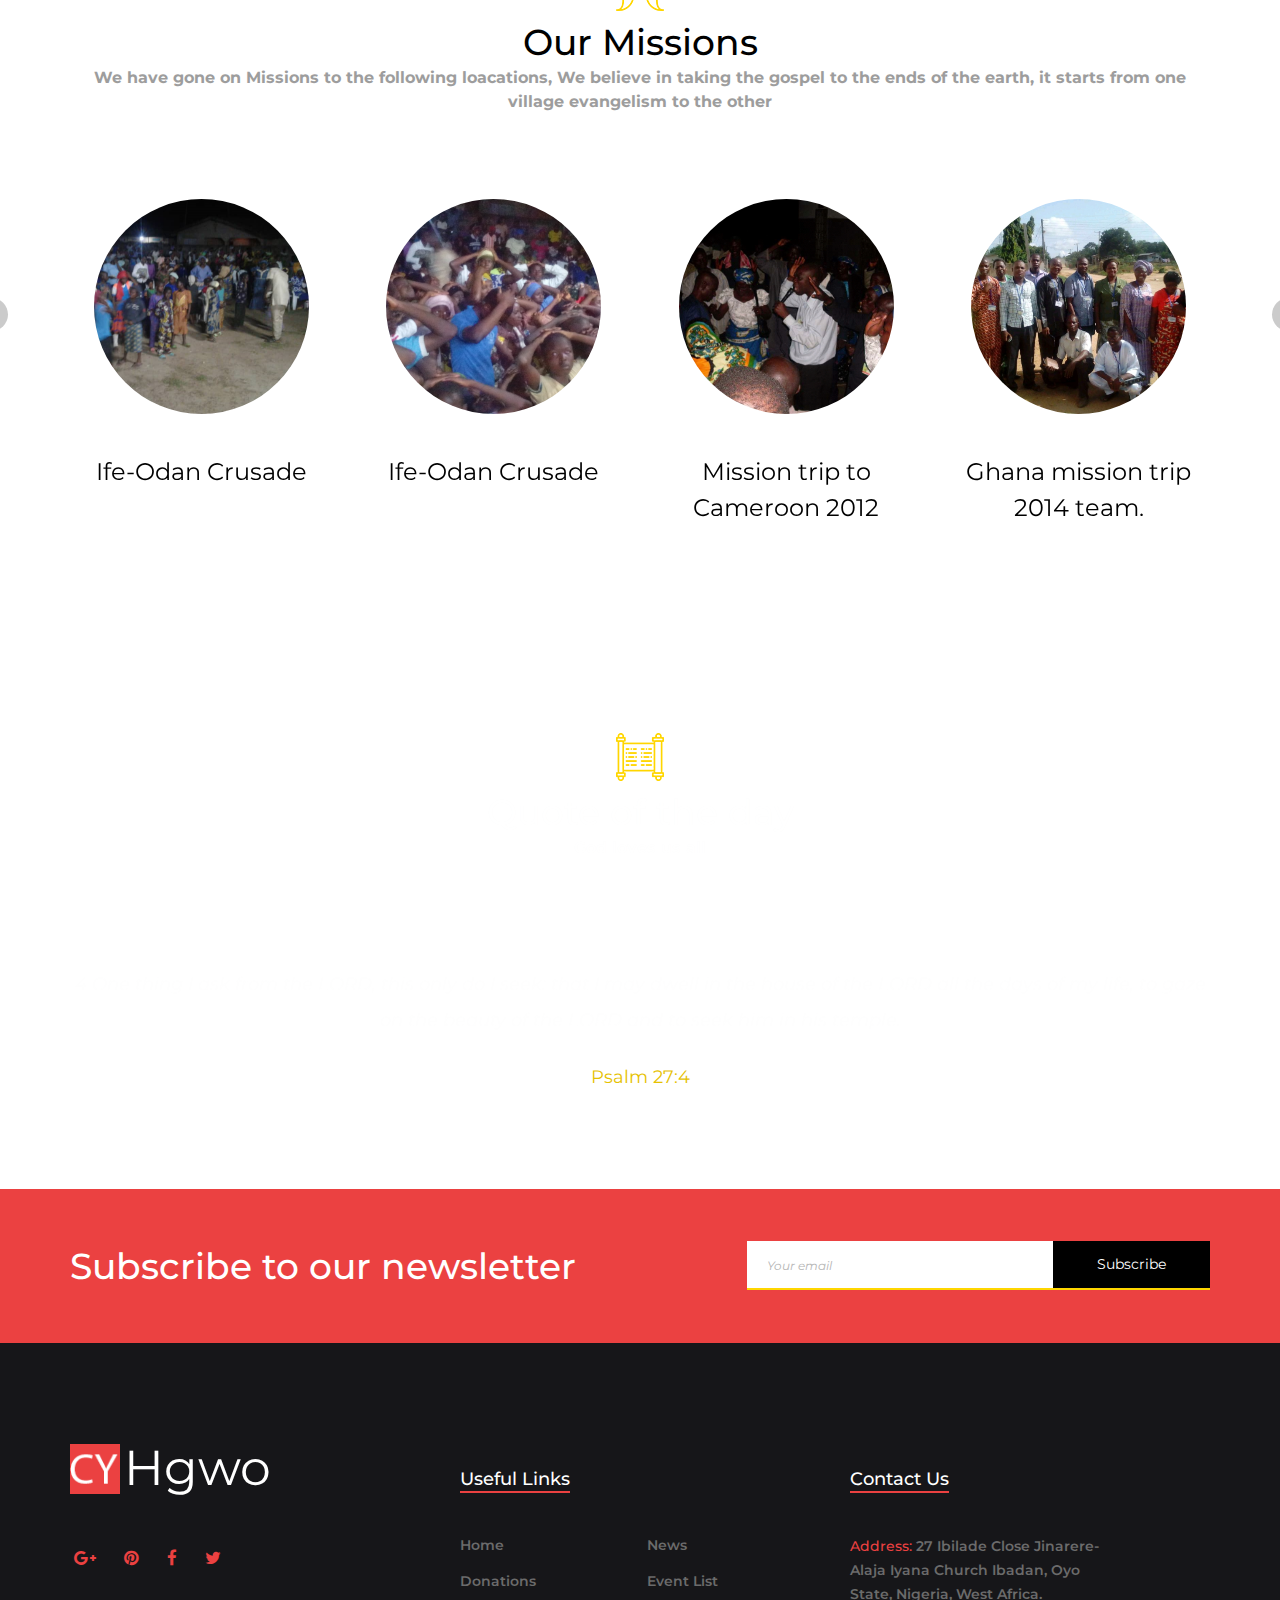
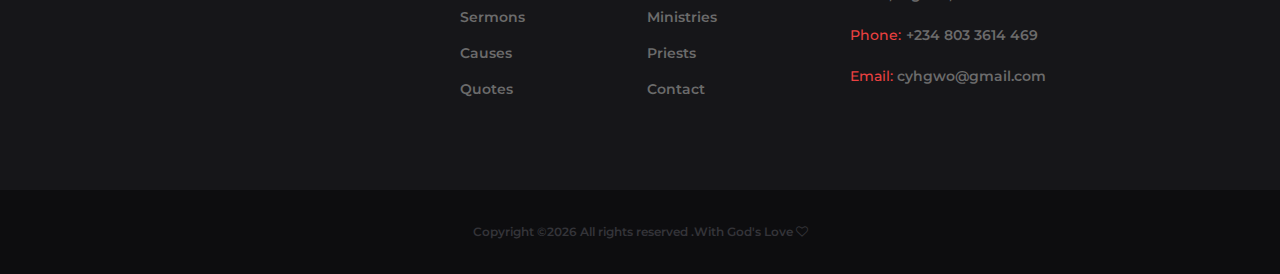
==== commit f6307ba5: "practical deliverance image" ====
--- a/index.html
+++ b/index.html
@@ -219,6 +219,9 @@
 						<p>
 							We believe in one God, creator of all things and the giver of life, the invisible, the only wise God. We also believe that God exist in three persons, that is Trinity of God .  God the Father, God the Son and  God the Holy Spirit
 							</p>
+							<p>We believe that Jesus is the Son of God, the second Trinity. Jesus was born of a virgin woman called Mary and dwell on earth in flesh and blood, and sufferedfor our sin on the cross and died , buried and resurrected the third day for our justification
+								...
+								</p>
 						<div class="button intro_button"><a href="#">Read More</a></div>
 					</div>
 				</div>
@@ -325,7 +328,7 @@
 
 				<!-- Sermon Image -->
 				<div class="col-lg-6">
-					<div class="sermon_image"><img src="images/sermon_image.jpg" alt=""></div>
+					<div class="sermon_image"><img src="images/Practical.png" alt=""></div>
 				</div>
 				
 				<!-- Sermon Content -->
@@ -333,14 +336,15 @@
 					<div class="sermon_content">
 						<div class="sermon_title">PRACTICAL DELIVERANCE ......</div> 
 						<ul class="sermon_list">
-							<li>Book Written by: <a href="#">Rev Oluwafemi Awolowo</a></li>
+							<li>Book Written by: <a href="#">Rev Oluwafemi Olawoyin</a></li>
 							<li>Categories: <a href="#">Deliverance</a>, <a href="#"></a></li>
-							<li>Date: <a href="#">DD/MM/YYYY</a></li>
+							<li>Date: <a href="#">Coming soon</a></li>
 						</ul>
 						<div class="sermon_text">
-							<p>God has laid it on our heart to write this publication at this time. you can download the publication through the link</p>
-						</div>
-						<div class="button sermon_button"><a href="sermons.html">Download Now</a></div>
+							<p>God has laid this book in our hearts at this time, when published, it will be a blessing to you</p>
+							<!-- <p>God has laid it on our heart to write this publication at this time. you can download the publication through the link</p> -->
+						</div>
+						<div class="button sermon_button disabled"><a href="sermons.html">Download Later</a></div>
 					</div>
 				</div>
 
